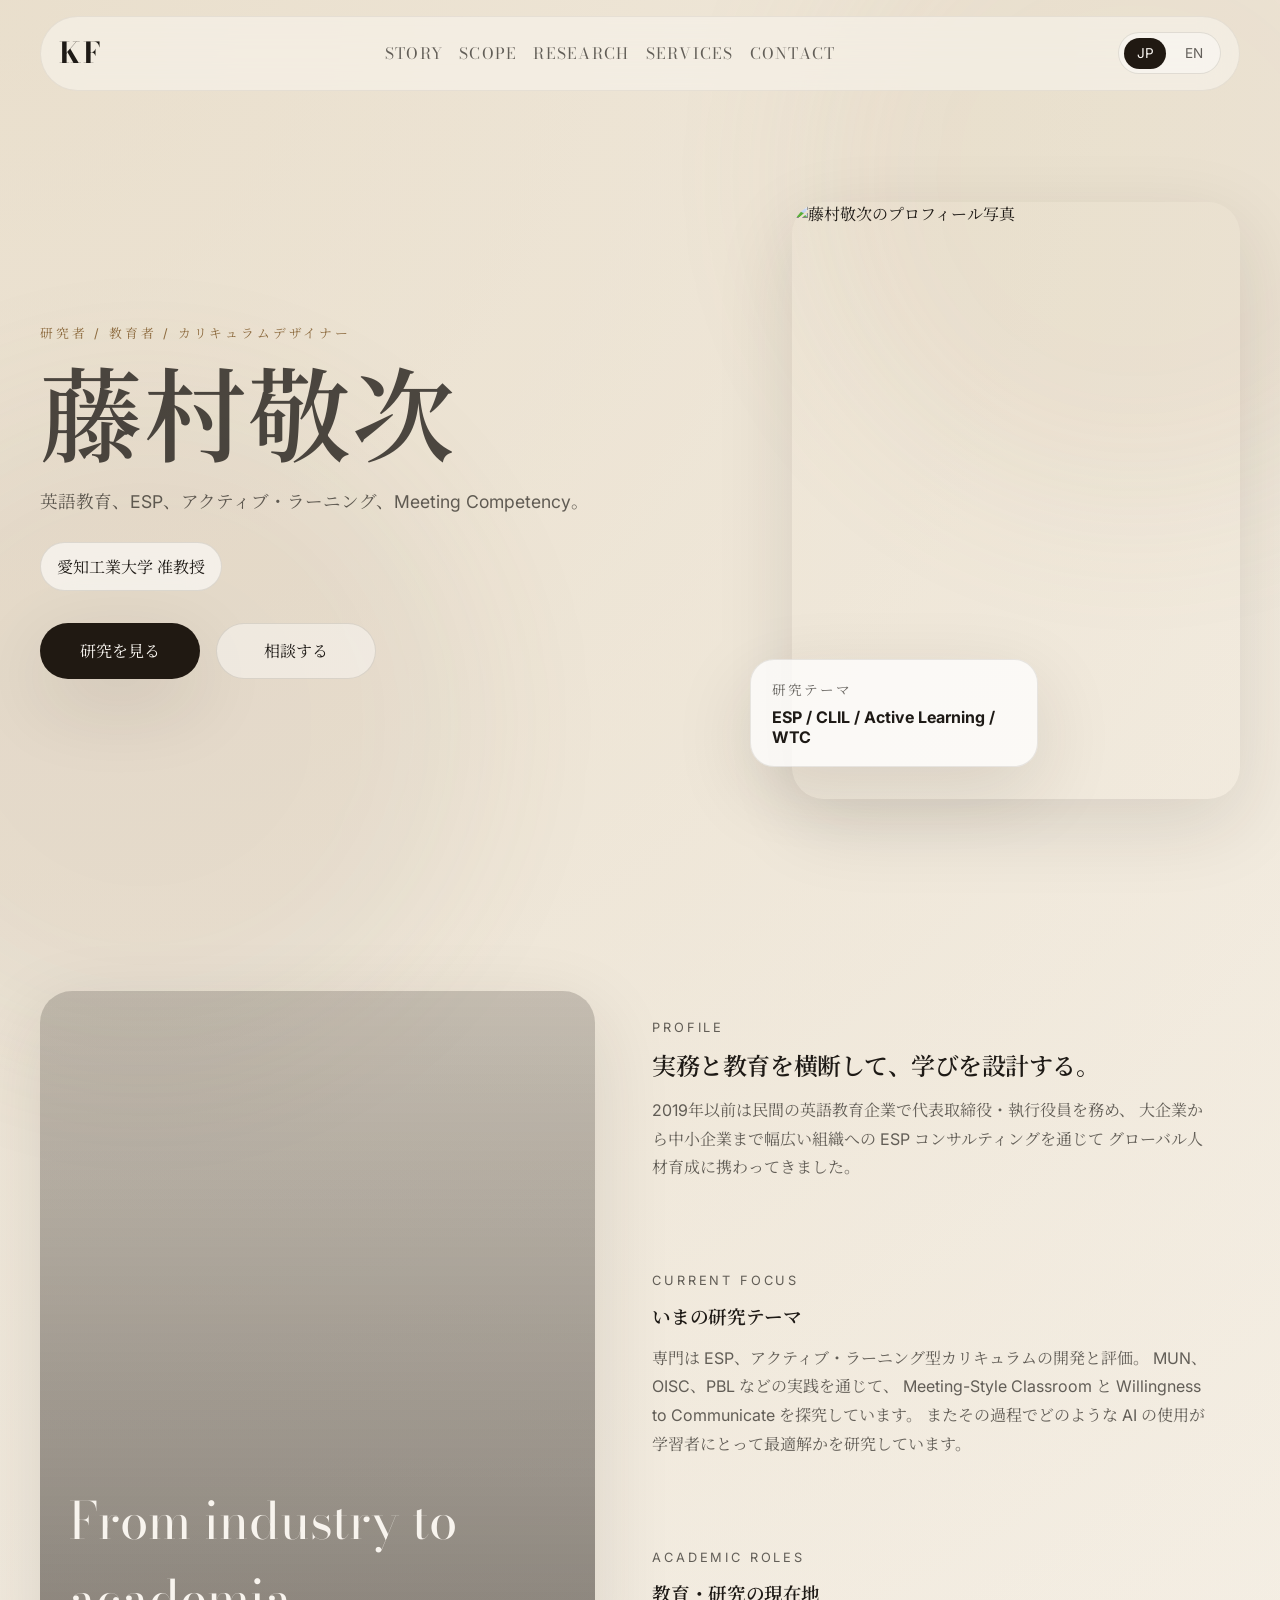
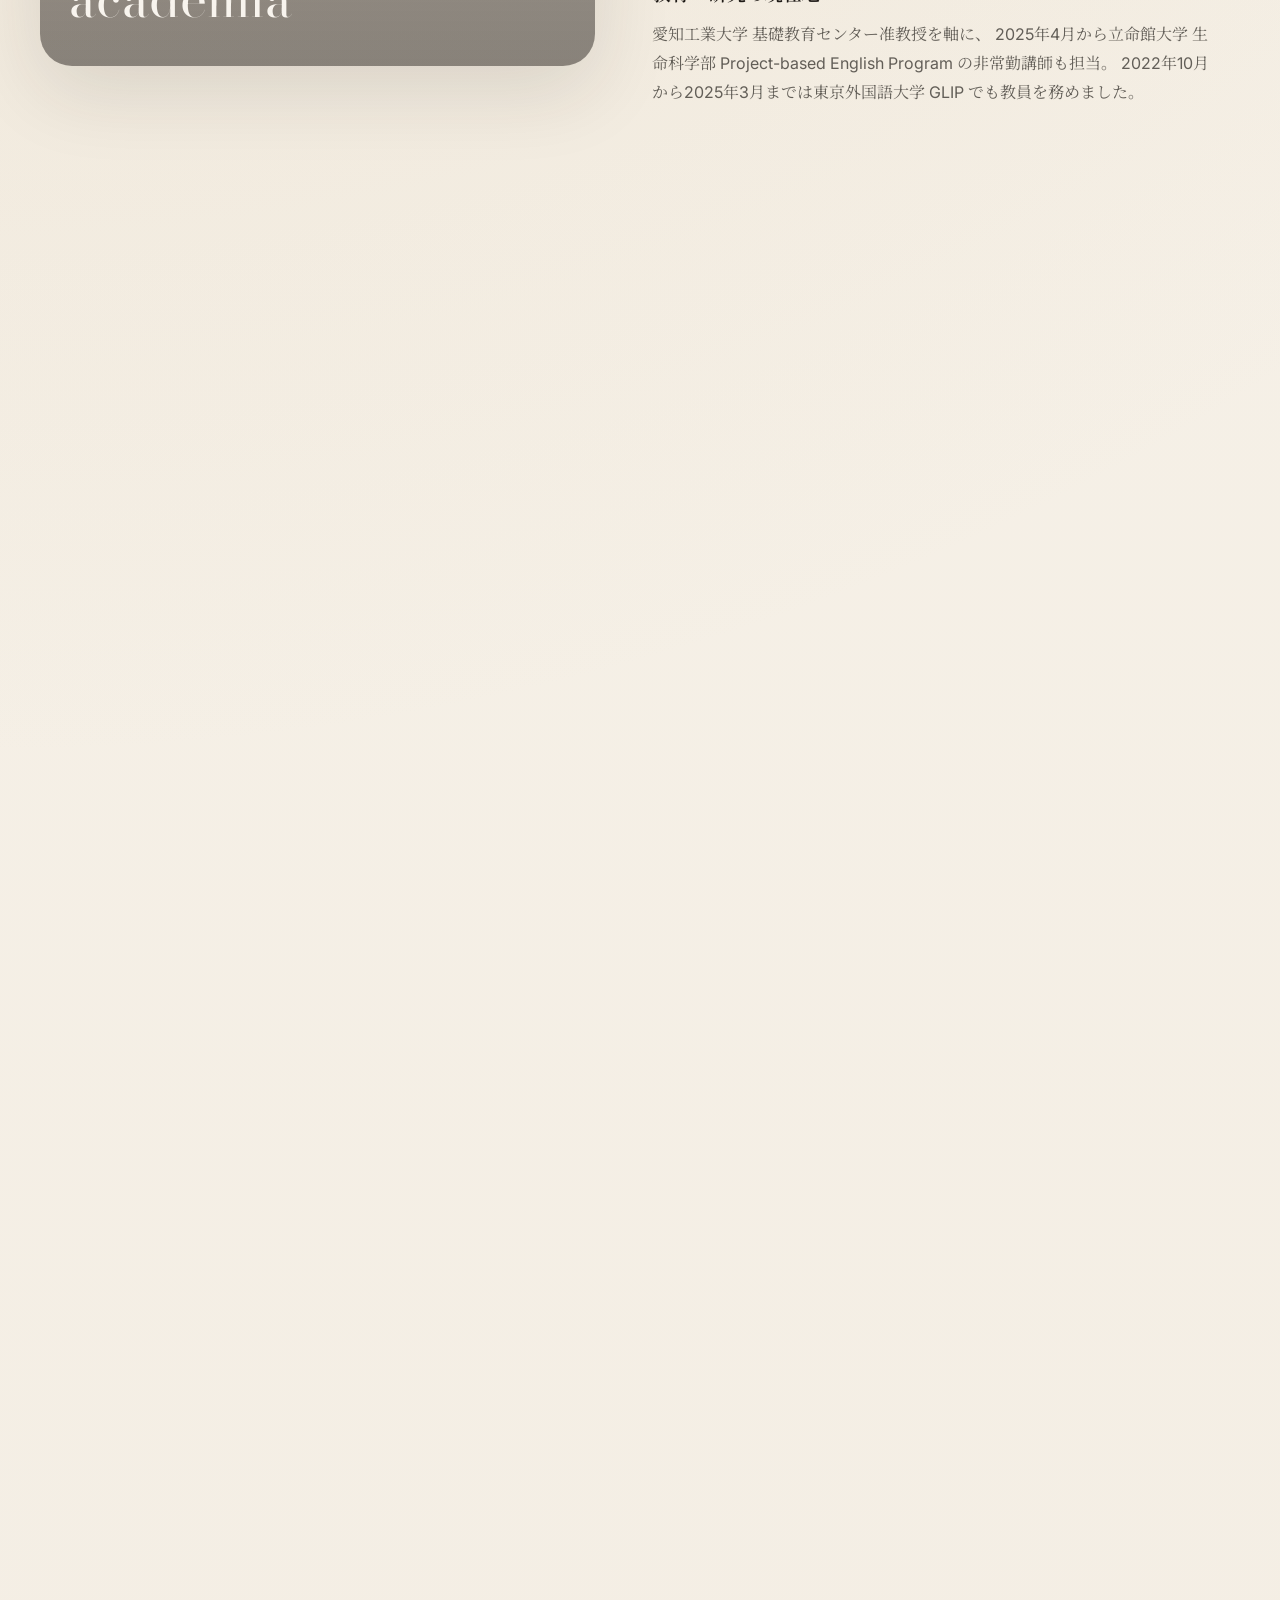
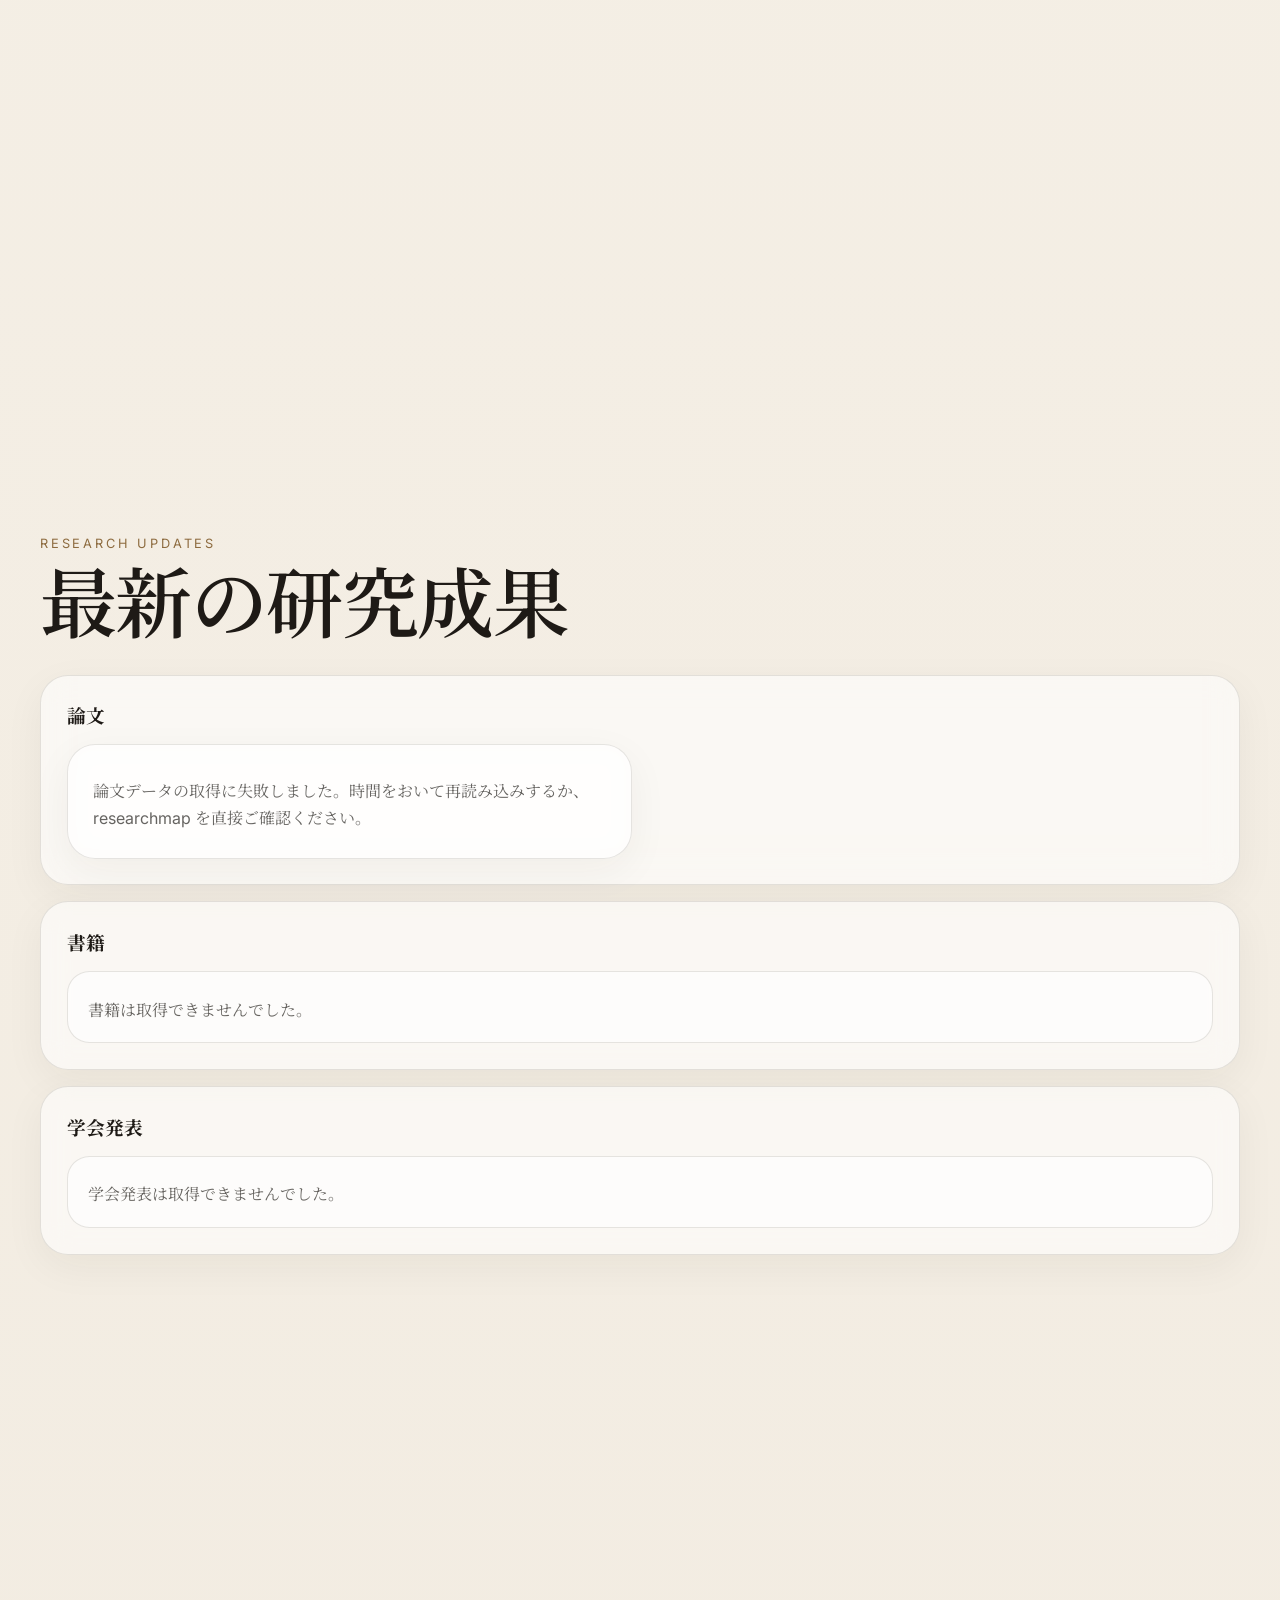
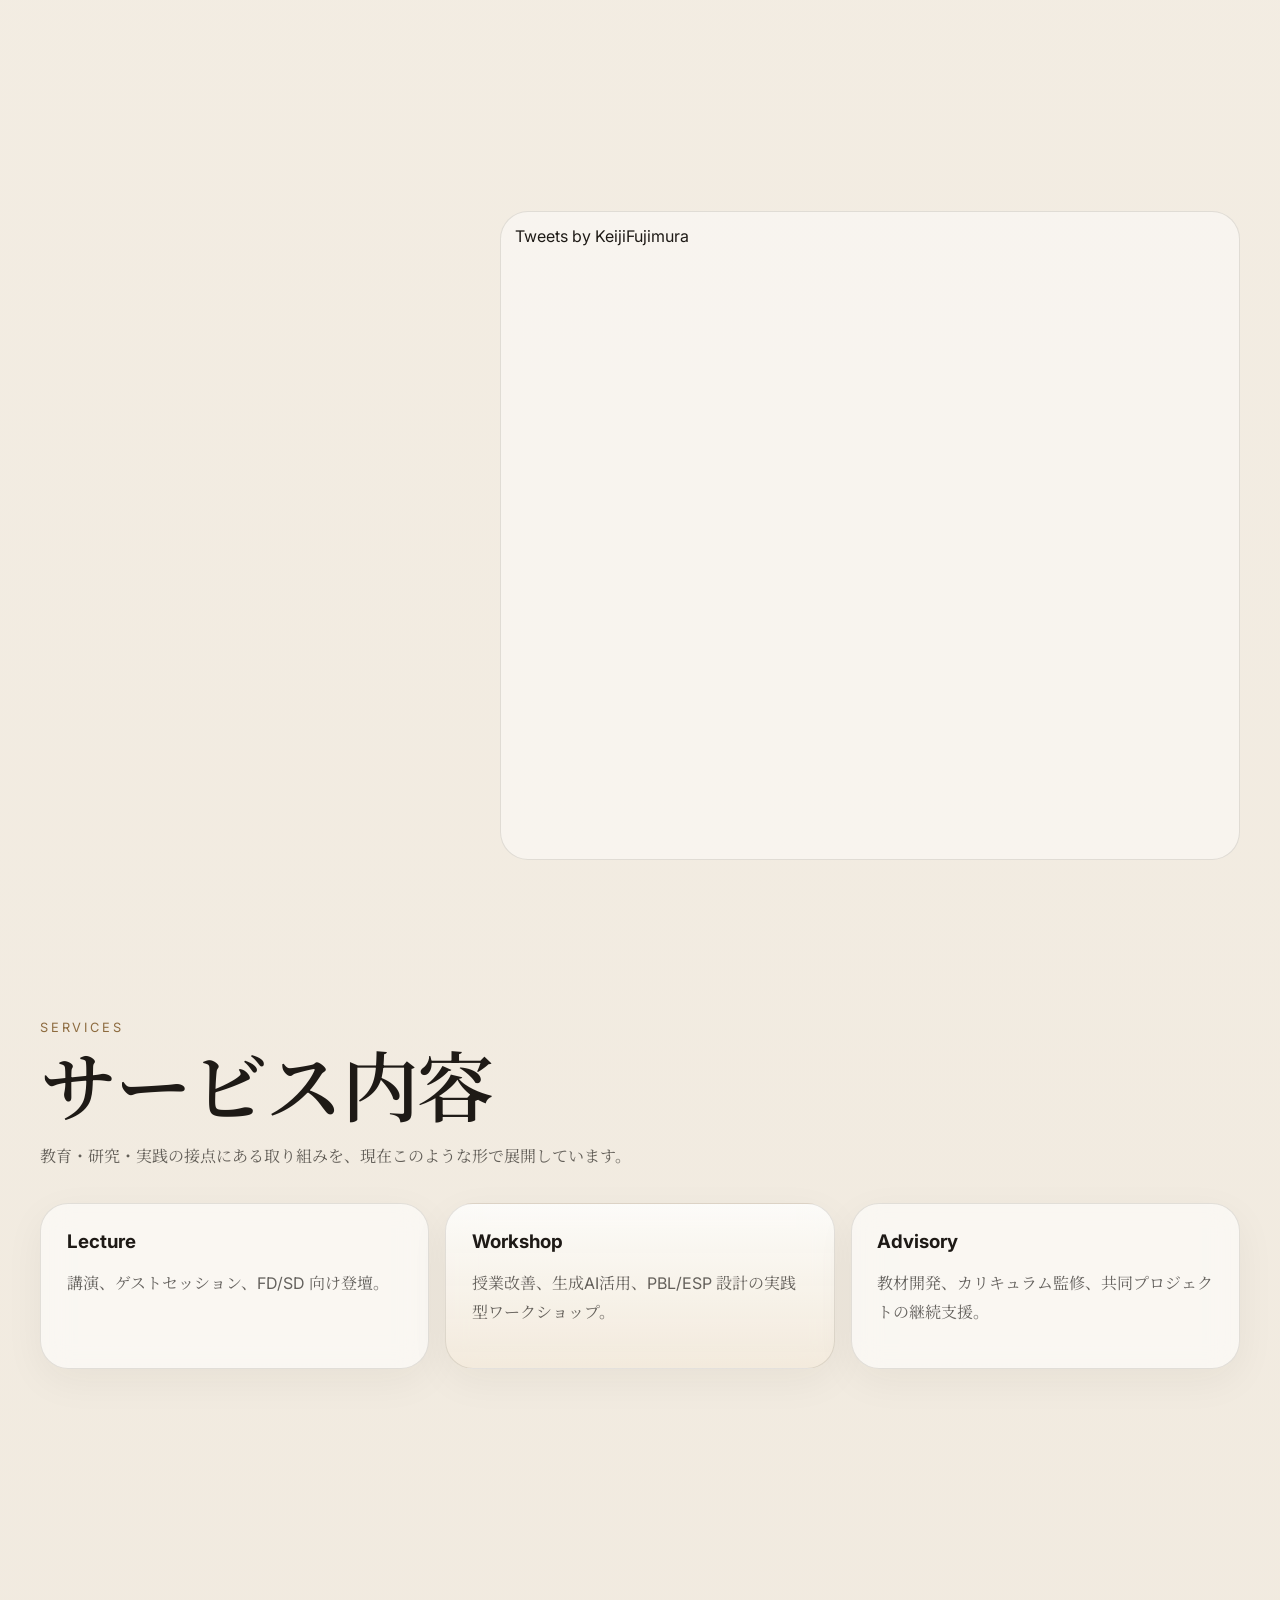
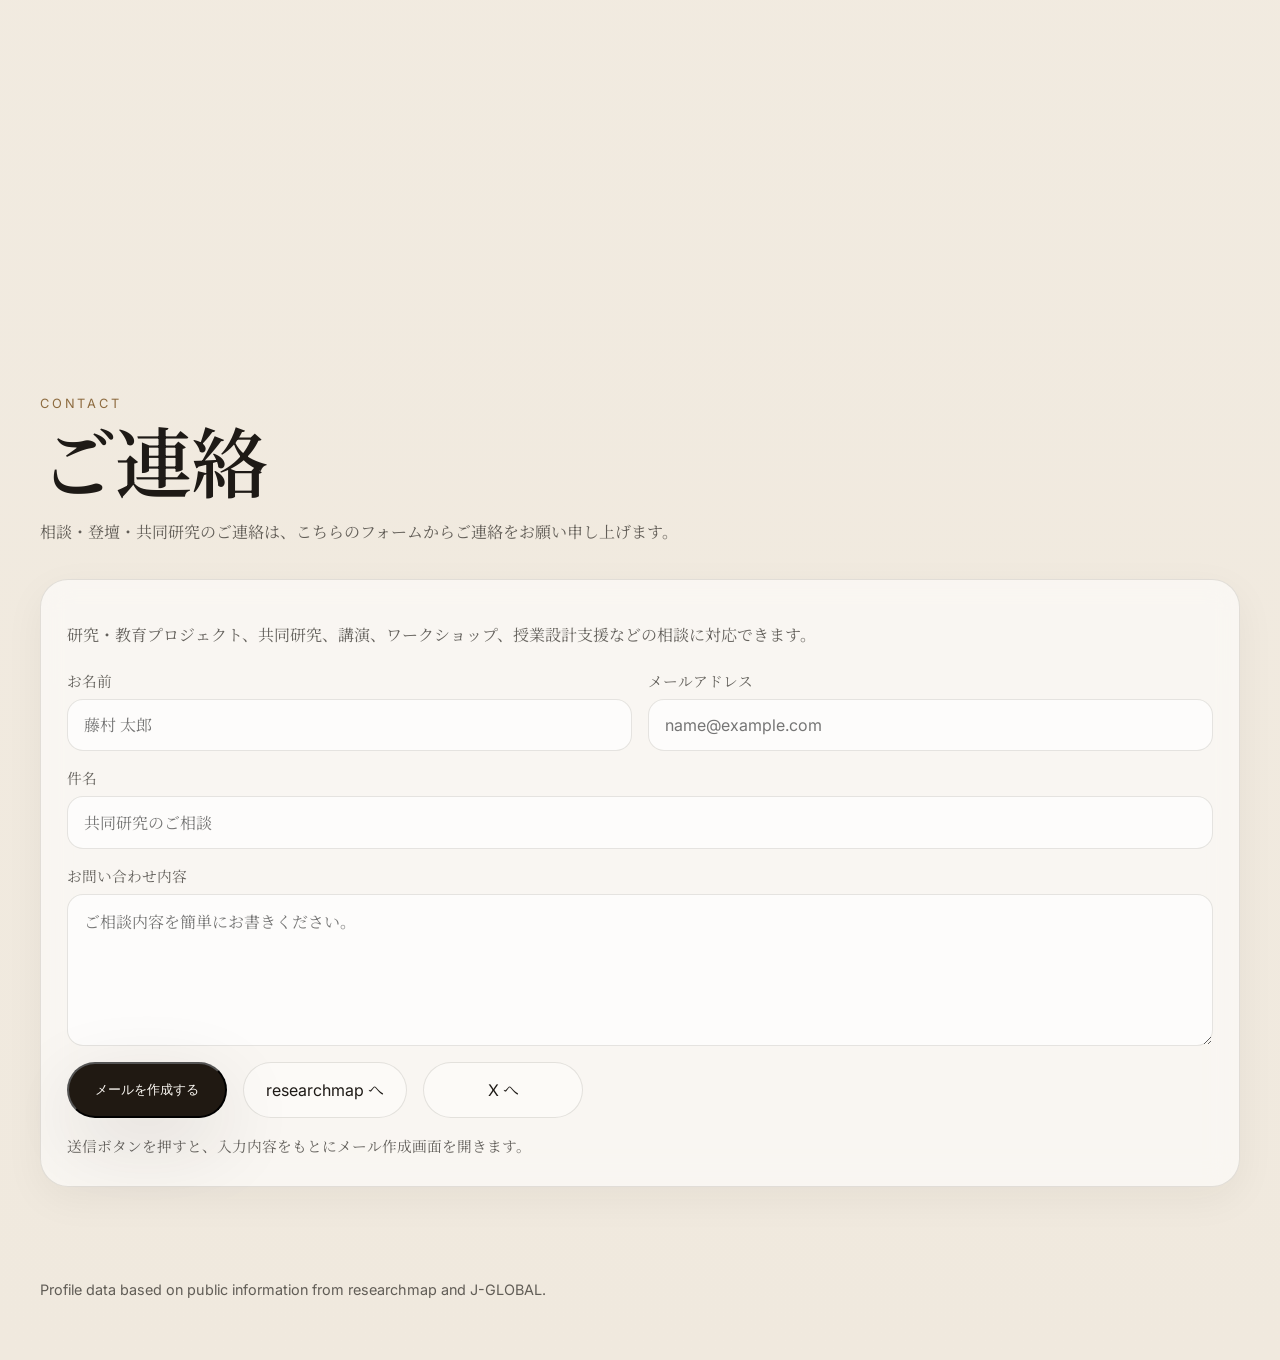
==== index.html @ f1c3927e "Add files via upload" ====
<!DOCTYPE html>
<html lang="ja">
  <head>
    <meta charset="UTF-8" />
    <meta name="viewport" content="width=device-width, initial-scale=1.0" />
    <title>藤村敬次 | Profile</title>
    <meta
      name="description"
      content="藤村敬次の研究・教育活動を紹介する、スクロール演出付きのミニマルなプロフィールサイト。"
    />
    <link rel="preconnect" href="https://fonts.googleapis.com" />
    <link rel="preconnect" href="https://fonts.gstatic.com" crossorigin />
    <link
      href="https://fonts.googleapis.com/css2?family=Bodoni+Moda:opsz,wght@6..96,500;6..96,600;6..96,700&family=Inter:wght@400;500;600;700&family=Noto+Serif+JP:wght@400;500;600;700&display=swap"
      rel="stylesheet"
    />
    <link rel="stylesheet" href="./styles.css" />
  </head>
  <body>
    <div class="site-shell">
      <div class="ambient ambient-a"></div>
      <div class="ambient ambient-b"></div>

      <header class="topbar">
        <a class="brand" href="#top">KF</a>
        <nav class="nav">
          <a href="#story">Story</a>
          <a href="#scope">Scope</a>
          <a href="#research">Research</a>
          <a href="#pricing">Services</a>
          <a href="#contact">Contact</a>
        </nav>
        <div class="lang-switch">
          <a class="is-current" href="./index.html">JP</a>
          <a href="./en.html">EN</a>
        </div>
      </header>

      <main id="top">
        <section class="hero section">
          <div class="hero-copy reveal">
            <p class="eyebrow">研究者 / 教育者 / カリキュラムデザイナー</p>
            <h1 class="hero-name">
              <span class="hero-name-ja">藤村敬次</span>
            </h1>
            <p class="hero-lead" id="hero-summary">
              英語教育、ESP、アクティブ・ラーニング、Meeting Competency。
            </p>
            <div class="hero-meta">
              <span id="hero-affiliation">愛知工業大学 准教授</span>
            </div>
            <div class="hero-actions">
              <a class="button button-primary" href="#research">研究を見る</a>
              <a class="button button-secondary" href="#contact">相談する</a>
            </div>
          </div>

          <div class="hero-visual reveal">
            <div class="portrait-frame">
              <img
                src="https://researchmap.jp/fujimurakeiji/avatar.jpeg"
                alt="藤村敬次のプロフィール写真"
              />
            </div>
            <div class="hero-card floating">
              <p>研究テーマ</p>
              <strong>ESP / CLIL / Active Learning / WTC</strong>
            </div>
          </div>
        </section>

        <section id="story" class="story section">
          <div class="story-media">
            <div class="story-cover"></div>
            <div class="story-overlay">
              <p>From industry to academia</p>
            </div>
          </div>

          <div class="story-content">
            <article class="story-block reveal">
              <p class="eyebrow">Profile</p>
              <h2>実務と教育を横断して、学びを設計する。</h2>
              <p id="profile-body">
                2019年以前は民間の英語教育企業で代表取締役・執行役員を務め、
                大企業から中小企業まで幅広い組織への ESP コンサルティングを通じて
                グローバル人材育成に携わってきました。
              </p>
            </article>

            <article class="story-block reveal">
              <p class="eyebrow">Current Focus</p>
              <h3>いまの研究テーマ</h3>
              <p id="current-focus-body">
                専門は ESP、アクティブ・ラーニング型カリキュラムの開発と評価。
                MUN、OISC、PBL などの実践を通じて、
                Meeting-Style Classroom と Willingness to Communicate を探究しています。
                またその過程でどのような AI の使用が学習者にとって最適解かを研究しています。
              </p>
            </article>

            <article class="story-block reveal">
              <p class="eyebrow">Academic Roles</p>
              <h3>教育・研究の現在地</h3>
              <p>
                愛知工業大学 基礎教育センター准教授を軸に、
                2025年4月から立命館大学 生命科学部 Project-based English Program の非常勤講師も担当。
                2022年10月から2025年3月までは東京外国語大学 GLIP でも教員を務めました。
              </p>
            </article>
          </div>
        </section>

        <section class="credentials section">
          <div class="section-heading reveal">
            <p class="eyebrow">Profile</p>
            <h2>研究分野と経歴</h2>
          </div>

          <div class="grid two">
            <article class="panel reveal">
              <h3>研究分野</h3>
              <ul class="auto-list" id="research-areas-list">
                <li>研究分野を読み込んでいます。</li>
              </ul>
            </article>
            <article class="panel reveal">
              <h3>主な経歴</h3>
              <ul class="auto-list" id="career-history-list">
                <li>経歴を読み込んでいます。</li>
              </ul>
            </article>
          </div>
        </section>

        <section id="scope" class="services section">
          <div class="section-heading reveal">
            <p class="eyebrow">Scope</p>
            <h2>教育・研究領域</h2>
          </div>

          <div class="grid three">
            <article class="panel reveal">
              <h3>Curriculum Design</h3>
              <p>
                大学英語、PBL、ESP、CLIL を組み合わせた授業設計と、
                実践的な学修成果につながるカリキュラム開発。
              </p>
            </article>
            <article class="panel reveal">
              <h3>Research Themes</h3>
              <p>
                英語教育、Meeting Competency、生成AI活用、
                国際協働学習などに関する研究・教育実践のテーマ群。
              </p>
            </article>
            <article class="panel reveal">
              <h3>Practice-Based Insights</h3>
              <p>
                授業設計、教材開発、国際交流実践、
                学内実装を通じて蓄積してきた教育実践上の視点と知見。
              </p>
            </article>
          </div>
        </section>

        <section class="achievements section">
          <div class="section-heading reveal">
            <p class="eyebrow">Projects</p>
            <h2>最新プロジェクト</h2>
          </div>
          <div class="timeline">
            <div class="timeline-item reveal">
              <span class="timeline-year">2025</span>
              <p>
                『基礎教育英語カリキュラムの現状と課題』を発表。
                あわせて立命館大学で Project-based English Program を担当開始。
              </p>
            </div>
            <div class="timeline-item reveal">
              <span class="timeline-year">2024</span>
              <p>
                Meeting-style classroom approach に関する論文や、
                オンライン国際会議に関する共同研究を発表。
              </p>
            </div>
            <div class="timeline-item reveal">
              <span class="timeline-year">2023</span>
              <p>
                MUN training におけるアクティブ・ラーニング研究を発表。
                PBL と英語ポスター発表の実践も継続。
              </p>
            </div>
            <div class="timeline-item reveal">
              <span class="timeline-year">2019-</span>
              <p>
                Japan University English Model United Nations の Faculty Advisor、
                Online International Student Conference の Cofounder / Advisor として活動。
              </p>
            </div>
          </div>
        </section>

        <section id="research" class="research section">
          <div class="section-heading reveal">
            <p class="eyebrow">Research Updates</p>
            <h2>最新の研究成果</h2>
          </div>
          <div class="research-groups">
            <article class="research-group reveal">
              <h3>論文</h3>
              <div class="papers-grid" id="papers-grid"></div>
            </article>
            <article class="research-group reveal">
              <h3>書籍</h3>
              <div class="outputs-list" id="books-list">
                <p class="output-loading">書籍を読み込んでいます。</p>
              </div>
            </article>
            <article class="research-group reveal">
              <h3>学会発表</h3>
              <div class="outputs-list" id="presentations-list">
                <p class="output-loading">学会発表を読み込んでいます。</p>
              </div>
            </article>
            <article class="research-group reveal">
              <h3>その他の活動</h3>
              <div class="outputs-list" id="activities-list">
                <p class="output-loading">その他の活動を読み込んでいます。</p>
              </div>
            </article>
          </div>
        </section>

        <section class="social section">
          <div class="section-heading reveal">
            <p class="eyebrow">Social</p>
            <h2>ソーシャルメディア</h2>
            <p class="section-copy">
              研究・教育活動に関する発信やプロフィールは、各種SNSと外部ページからご覧いただけます。
            </p>
          </div>

          <div class="social-layout">
            <div class="social-links reveal">
              <a href="https://researchmap.jp/fujimurakeiji" target="_blank" rel="noreferrer">
                researchmap
              </a>
              <a
                href="https://jglobal.jst.go.jp/detail?JGLOBAL_ID=201901018172292110"
                target="_blank"
                rel="noreferrer"
              >
                J-GLOBAL
              </a>
              <a
                href="https://scholar.google.com/citations?user=wfsfkhoAAAAJ&hl=en"
                target="_blank"
                rel="noreferrer"
              >
                Google Scholar
              </a>
              <a href="https://jp.linkedin.com/in/fujimurakeiji" target="_blank" rel="noreferrer">
                LinkedIn
              </a>
              <a href="https://x.com/KeijiFujimura" target="_blank" rel="noreferrer">
                X / Twitter
              </a>
            </div>

            <div class="x-embed reveal">
              <div id="x-timeline" class="x-timeline-shell">
                <a
                  class="twitter-timeline"
                  data-theme="light"
                  data-chrome="noheader nofooter noborders transparent"
                  data-height="620"
                  data-dnt="true"
                  href="https://twitter.com/KeijiFujimura?ref_src=twsrc%5Etfw"
                >
                  Tweets by KeijiFujimura
                </a>
              </div>
            </div>
          </div>
        </section>

        <section id="pricing" class="pricing section">
          <div class="section-heading reveal">
            <p class="eyebrow">Services</p>
            <h2>サービス内容</h2>
            <p class="section-copy">
              教育・研究・実践の接点にある取り組みを、現在このような形で展開しています。
            </p>
          </div>

          <div class="grid three">
            <article class="price-card reveal">
              <h3>Lecture</h3>
              <p>講演、ゲストセッション、FD/SD 向け登壇。</p>
            </article>
            <article class="price-card reveal featured">
              <h3>Workshop</h3>
              <p>授業改善、生成AI活用、PBL/ESP 設計の実践型ワークショップ。</p>
            </article>
            <article class="price-card reveal">
              <h3>Advisory</h3>
              <p>教材開発、カリキュラム監修、共同プロジェクトの継続支援。</p>
            </article>
          </div>
        </section>

        <section class="faq section">
          <div class="section-heading reveal">
            <p class="eyebrow">FAQ</p>
            <h2>よくある相談</h2>
          </div>

          <div class="faq-list">
            <details class="faq-item reveal">
              <summary>どのようなテーマで依頼できますか？</summary>
              <p>
                大学英語教育、ESP、PBL、模擬国連、国際交流型授業、生成AI活用、
                学内ポータルや教材設計などが中心です。
              </p>
            </details>
            <details class="faq-item reveal">
              <summary>単発の講演や研修にも対応できますか？</summary>
              <p>
                はい。単発の講演から、複数回の研修、授業改善の伴走支援まで対応できます。
              </p>
            </details>
          </div>
        </section>

        <section id="contact" class="contact section">
          <div class="section-heading reveal">
            <p class="eyebrow">Contact</p>
            <h2>ご連絡</h2>
            <p class="section-copy">
              相談・登壇・共同研究のご連絡は、こちらのフォームからご連絡をお願い申し上げます。
            </p>
          </div>

          <div class="contact-panel reveal contact-panel-stacked">
            <p>
              研究・教育プロジェクト、共同研究、講演、ワークショップ、授業設計支援などの相談に対応できます。
            </p>
            <form class="contact-form" id="contact-form">
              <div class="form-grid">
                <label>
                  <span>お名前</span>
                  <input type="text" name="name" placeholder="藤村 太郎" required />
                </label>
                <label>
                  <span>メールアドレス</span>
                  <input type="email" name="email" placeholder="name@example.com" required />
                </label>
              </div>
              <label>
                <span>件名</span>
                <input type="text" name="subject" placeholder="共同研究のご相談" required />
              </label>
              <label>
                <span>お問い合わせ内容</span>
                <textarea
                  name="message"
                  rows="6"
                  placeholder="ご相談内容を簡単にお書きください。"
                  required
                ></textarea>
              </label>
              <div class="contact-actions">
                <button class="button button-primary" type="submit">メールを作成する</button>
                <a
                  class="button button-secondary"
                  href="https://researchmap.jp/fujimurakeiji"
                  target="_blank"
                  rel="noreferrer"
                >
                  researchmap へ
                </a>
                <a class="button button-secondary" href="https://x.com/KeijiFujimura" target="_blank" rel="noreferrer">
                  X へ
                </a>
              </div>
              <p class="form-note" id="form-note">
                送信ボタンを押すと、入力内容をもとにメール作成画面を開きます。
              </p>
            </form>
          </div>
        </section>
      </main>

      <footer class="footer">
        <p>Profile data based on public information from researchmap and J-GLOBAL.</p>
      </footer>
    </div>

    <script async src="https://platform.twitter.com/widgets.js" charset="utf-8"></script>
    <script src="./script.js"></script>
  </body>
</html>
---- styles.css ----
:root {
  --bg: #f4f0e8;
  --bg-deep: #e7dfd2;
  --surface: rgba(255, 255, 255, 0.58);
  --surface-strong: rgba(255, 255, 255, 0.75);
  --line: rgba(49, 41, 31, 0.12);
  --text: #1e1a16;
  --muted: rgba(30, 26, 22, 0.68);
  --accent: #8d6b3f;
  --accent-soft: rgba(141, 107, 63, 0.14);
  --shadow: 0 24px 80px rgba(45, 35, 22, 0.12);
  --max: 1200px;
  --radius: 28px;
  --font-display: "Bodoni Moda", "Noto Serif JP", serif;
  --font-body: "Inter", "Noto Serif JP", serif;
}

* {
  box-sizing: border-box;
}

html {
  scroll-behavior: smooth;
}

body {
  margin: 0;
  font-family: var(--font-body);
  color: var(--text);
  background:
    radial-gradient(circle at top left, rgba(214, 196, 165, 0.42), transparent 30%),
    linear-gradient(180deg, #f7f2e9 0%, #f0e9de 100%);
  overflow-x: hidden;
}

img {
  display: block;
  max-width: 100%;
}

a {
  color: inherit;
  text-decoration: none;
}

.site-shell {
  position: relative;
  isolation: isolate;
}

.ambient {
  position: fixed;
  inset: auto;
  width: 42rem;
  height: 42rem;
  border-radius: 999px;
  filter: blur(80px);
  opacity: 0.45;
  pointer-events: none;
  z-index: -1;
  transform: translate3d(0, 0, 0);
}

.ambient-a {
  top: -10rem;
  right: -12rem;
  background: rgba(175, 143, 102, 0.2);
}

.ambient-b {
  bottom: -10rem;
  left: -12rem;
  background: rgba(120, 96, 70, 0.16);
}

.topbar {
  position: sticky;
  top: 0;
  z-index: 20;
  display: flex;
  align-items: center;
  justify-content: space-between;
  gap: 1.5rem;
  width: min(calc(100% - 2rem), var(--max));
  margin: 1rem auto 0;
  padding: 0.9rem 1.1rem;
  background: rgba(247, 242, 233, 0.68);
  backdrop-filter: blur(18px);
  border: 1px solid rgba(72, 57, 41, 0.08);
  border-radius: 999px;
}

.lang-switch {
  display: inline-flex;
  align-items: center;
  gap: 0.35rem;
  padding: 0.3rem;
  background: rgba(255, 255, 255, 0.4);
  border: 1px solid var(--line);
  border-radius: 999px;
}

.lang-switch a {
  padding: 0.45rem 0.8rem;
  border-radius: 999px;
  color: var(--muted);
  font-size: 0.85rem;
}

.lang-switch a.is-current {
  color: #fbf8f3;
  background: #201912;
}

.brand {
  font-family: var(--font-display);
  font-size: 1.8rem;
  font-weight: 700;
  letter-spacing: 0.08em;
}

.nav {
  display: flex;
  flex-wrap: wrap;
  gap: 1rem;
  color: var(--muted);
  font-size: 0.95rem;
}

.nav a {
  font-family: var(--font-display);
  font-size: 0.98rem;
  letter-spacing: 0.08em;
  text-transform: uppercase;
}

.section {
  width: min(calc(100% - 2rem), var(--max));
  margin: 0 auto;
  padding: 5rem 0;
}

.hero {
  min-height: calc(100vh - 5rem);
  display: grid;
  grid-template-columns: 1.15fr 0.85fr;
  gap: 3rem;
  align-items: center;
}

.eyebrow {
  margin: 0 0 1rem;
  color: var(--accent);
  font-size: 0.8rem;
  letter-spacing: 0.22em;
  text-transform: uppercase;
}

.hero h1,
.section-heading h2,
.story-block h2,
.story-block h3 {
  margin: 0;
  font-family: var(--font-display);
  font-weight: 600;
  line-height: 1.02;
  letter-spacing: -0.02em;
}

.hero h1 {
  font-size: clamp(3.9rem, 9.8vw, 8rem);
}

.hero h1 span {
  display: block;
  color: rgba(30, 26, 22, 0.78);
}

.hero-name {
  line-height: 0.94;
}

.hero-name-ja {
  display: block;
  font-family: "Noto Serif JP", serif;
  font-size: clamp(3.6rem, 8vw, 6.4rem);
  letter-spacing: 0.02em;
}

.hero-lead,
.section-copy,
.story-block p,
.panel p,
.price-card p,
.contact-panel p,
.faq-item p,
.timeline-item p {
  color: var(--muted);
  line-height: 1.8;
}

.hero-lead {
  max-width: 40rem;
  margin: 1.5rem 0;
  font-size: 1.1rem;
}

.hero-meta {
  display: flex;
  flex-wrap: wrap;
  gap: 0.75rem;
  margin-bottom: 2rem;
}

.hero-meta span,
.research-status,
.social-links a {
  padding: 0.75rem 1rem;
  background: var(--surface);
  border: 1px solid var(--line);
  border-radius: 999px;
  backdrop-filter: blur(16px);
}

.hero-actions,
.contact-actions {
  display: flex;
  flex-wrap: wrap;
  gap: 1rem;
}

.button {
  display: inline-flex;
  align-items: center;
  justify-content: center;
  min-width: 10rem;
  padding: 0.95rem 1.4rem;
  border-radius: 999px;
  transition: transform 220ms ease, background 220ms ease, color 220ms ease;
}

.button:hover {
  transform: translateY(-2px);
}

.button-primary {
  color: #fbf8f3;
  background: #201912;
  box-shadow: var(--shadow);
}

.button-secondary {
  background: rgba(255, 255, 255, 0.42);
  border: 1px solid var(--line);
}

.hero-visual {
  position: relative;
  min-height: 32rem;
}

.portrait-frame {
  width: min(28rem, 100%);
  aspect-ratio: 3 / 4;
  margin-left: auto;
  border-radius: 2rem;
  overflow: hidden;
  box-shadow: var(--shadow);
}

.portrait-frame img {
  width: 100%;
  height: 100%;
  object-fit: cover;
}

.hero-card {
  position: absolute;
  left: 0;
  bottom: 2rem;
  max-width: 18rem;
  padding: 1.2rem 1.3rem;
  background: var(--surface-strong);
  border: 1px solid rgba(55, 44, 31, 0.1);
  border-radius: 1.5rem;
  box-shadow: var(--shadow);
}

.hero-card p {
  margin: 0 0 0.5rem;
  color: var(--muted);
  font-size: 0.85rem;
  text-transform: uppercase;
  letter-spacing: 0.15em;
}

.metrics {
  display: grid;
  grid-template-columns: repeat(4, 1fr);
  gap: 1rem;
}

.metric,
.panel,
.price-card,
.contact-panel,
.faq-item,
.timeline-item,
.papers-grid article {
  background: var(--surface);
  border: 1px solid var(--line);
  border-radius: var(--radius);
  backdrop-filter: blur(14px);
  box-shadow: 0 12px 40px rgba(48, 38, 27, 0.05);
}

.metric {
  padding: 1.5rem;
}

.metric-value {
  display: block;
  margin-bottom: 0.35rem;
  font-family: var(--font-display);
  font-size: 2.6rem;
}

.metric-label {
  color: var(--muted);
}

.story {
  display: grid;
  grid-template-columns: 0.95fr 1.05fr;
  gap: 2rem;
  align-items: start;
}

.story-media {
  position: sticky;
  top: 6.5rem;
  min-height: 75vh;
  border-radius: 2rem;
  overflow: hidden;
  box-shadow: var(--shadow);
}

.story-cover {
  position: absolute;
  inset: 0;
  background:
    linear-gradient(180deg, rgba(16, 10, 6, 0.18), rgba(16, 10, 6, 0.48)),
    url("https://researchmap.jp/fujimurakeiji/cover_picture.jpeg") center/cover;
  transform: scale(1.08);
}

.story-overlay {
  position: absolute;
  inset: auto 0 0;
  padding: 1.8rem;
  color: #f8f4ee;
}

.story-overlay p {
  margin: 0;
  font-family: var(--font-display);
  font-size: clamp(2rem, 5vw, 3.2rem);
}

.story-content {
  display: grid;
  gap: 1.25rem;
}

.story-block,
.panel,
.price-card,
.contact-panel,
.timeline-item,
.faq-item,
.papers-grid article {
  padding: 1.6rem;
}

.section-heading {
  max-width: 42rem;
  margin-bottom: 2rem;
}

.section-heading h2 {
  font-size: clamp(2.6rem, 6vw, 4.8rem);
  line-height: 0.98;
}

.achievements .section-heading {
  max-width: 52rem;
}

.achievements .section-heading h2 {
  font-size: clamp(2.4rem, 5.2vw, 4.4rem);
}

.grid.three {
  display: grid;
  grid-template-columns: repeat(3, 1fr);
  gap: 1rem;
}

.grid.two {
  display: grid;
  grid-template-columns: repeat(2, 1fr);
  gap: 1rem;
}

.panel h3,
.price-card h3,
.papers-grid h3,
.research-group h3,
.output-card h3 {
  margin-top: 0;
  margin-bottom: 0.8rem;
}

.timeline {
  display: grid;
  gap: 1rem;
}

.timeline-year,
.paper-meta,
.paper-tag {
  display: inline-flex;
  align-items: center;
  gap: 0.4rem;
  margin-bottom: 0.75rem;
  color: var(--accent);
  font-size: 0.85rem;
  letter-spacing: 0.12em;
  text-transform: uppercase;
}

.papers-grid {
  display: grid;
  grid-template-columns: repeat(2, 1fr);
  gap: 1rem;
  margin-top: 1rem;
}

.papers-grid p {
  margin: 0.45rem 0 0;
  color: var(--muted);
  line-height: 1.7;
}

.research-groups {
  display: grid;
  gap: 1rem;
}

.research-group {
  padding: 1.6rem;
  background: var(--surface);
  border: 1px solid var(--line);
  border-radius: var(--radius);
  backdrop-filter: blur(14px);
  box-shadow: 0 12px 40px rgba(48, 38, 27, 0.05);
}

.research-group > h3 {
  margin-bottom: 1rem;
}

.outputs-list {
  display: grid;
  gap: 1rem;
}

.output-card {
  padding: 1.2rem 1.25rem;
  background: rgba(255, 255, 255, 0.62);
  border: 1px solid var(--line);
  border-radius: 1.4rem;
}

.output-card h3 {
  font-size: 1.1rem;
  line-height: 1.35;
}

.output-card p {
  margin: 0.35rem 0 0;
  color: var(--muted);
  line-height: 1.65;
}

.output-loading {
  margin: 0;
  color: var(--muted);
}

.social-layout {
  display: grid;
  grid-template-columns: 0.75fr 1.25fr;
  gap: 1rem;
  align-items: start;
}

.social-links {
  display: flex;
  flex-direction: column;
  gap: 0.8rem;
}


.x-embed {
  min-height: 12rem;
  padding: 0.85rem;
  border-radius: var(--radius);
  background: rgba(255, 255, 255, 0.45);
  border: 1px solid var(--line);
  overflow: hidden;
}

.x-timeline-shell {
  min-height: 620px;
}

.x-timeline-shell .twitter-timeline {
  border-radius: 1.4rem;
  overflow: hidden;
}

.price-card.featured {
  background: linear-gradient(180deg, rgba(255, 255, 255, 0.78), rgba(243, 234, 219, 0.76));
  transform: translateY(-0.3rem);
}

.price {
  margin: 0 0 0.7rem;
  font-family: var(--font-display);
  font-size: 2.4rem;
  color: var(--text);
}

.source-note {
  margin-top: 0.8rem;
  color: var(--accent);
  font-size: 0.88rem;
  letter-spacing: 0.04em;
}

.auto-list {
  display: grid;
  gap: 0.8rem;
  margin: 0;
  padding-left: 1.1rem;
  color: var(--muted);
  line-height: 1.75;
}

.auto-list li::marker {
  color: var(--accent);
}

.faq-list {
  display: grid;
  gap: 1rem;
}

.faq-item summary {
  cursor: pointer;
  font-weight: 600;
  list-style: none;
}

.faq-item summary::-webkit-details-marker {
  display: none;
}

.faq-item[open] {
  background: var(--surface-strong);
}

.contact-panel {
  display: flex;
  align-items: center;
  justify-content: space-between;
  gap: 2rem;
}

.contact-panel-stacked {
  display: block;
}

.contact-form {
  display: grid;
  gap: 1rem;
  margin-top: 1.25rem;
}

.form-grid {
  display: grid;
  grid-template-columns: repeat(2, 1fr);
  gap: 1rem;
}

.contact-form label {
  display: grid;
  gap: 0.5rem;
}

.contact-form span {
  font-size: 0.92rem;
  color: var(--muted);
}

.contact-form input,
.contact-form textarea {
  width: 100%;
  padding: 0.95rem 1rem;
  font: inherit;
  color: var(--text);
  background: rgba(255, 255, 255, 0.68);
  border: 1px solid var(--line);
  border-radius: 1rem;
  outline: none;
}

.contact-form input:focus,
.contact-form textarea:focus {
  border-color: rgba(141, 107, 63, 0.45);
  box-shadow: 0 0 0 4px var(--accent-soft);
}

.form-note {
  margin: 0;
  color: var(--muted);
  font-size: 0.92rem;
}

.footer {
  width: min(calc(100% - 2rem), var(--max));
  margin: 0 auto;
  padding: 0 0 3rem;
  color: var(--muted);
  font-size: 0.9rem;
}

.reveal {
  opacity: 0;
  transform: translateY(24px);
  transition: opacity 700ms ease, transform 700ms ease;
}

.reveal.is-visible {
  opacity: 1;
  transform: translateY(0);
}

.floating {
  animation: float 6s ease-in-out infinite;
}

@keyframes float {
  0%,
  100% {
    transform: translateY(0);
  }
  50% {
    transform: translateY(-12px);
  }
}

@media (max-width: 1100px) {
  .hero,
  .story,
  .social-layout,
  .grid.three,
  .grid.two,
  .metrics,
  .papers-grid {
    grid-template-columns: 1fr;
  }

  .story-media {
    position: relative;
    top: auto;
    min-height: 25rem;
  }

  .contact-panel {
    flex-direction: column;
    align-items: flex-start;
  }

  .form-grid {
    grid-template-columns: 1fr;
  }
}

@media (max-width: 720px) {
  .topbar {
    align-items: flex-start;
    border-radius: 1.3rem;
    flex-direction: column;
  }

  .nav {
    gap: 0.75rem 1rem;
    font-size: 0.9rem;
  }

  .section {
    padding: 4rem 0;
  }

  .hero {
    min-height: auto;
    padding-top: 2rem;
  }

  .hero-visual {
    min-height: 24rem;
  }

  .portrait-frame {
    width: 100%;
  }

  .hero-card {
    position: relative;
    left: auto;
    bottom: auto;
    margin-top: 1rem;
    max-width: none;
  }

  .section-heading h2 {
    font-size: clamp(2.4rem, 12vw, 3.5rem);
  }
}
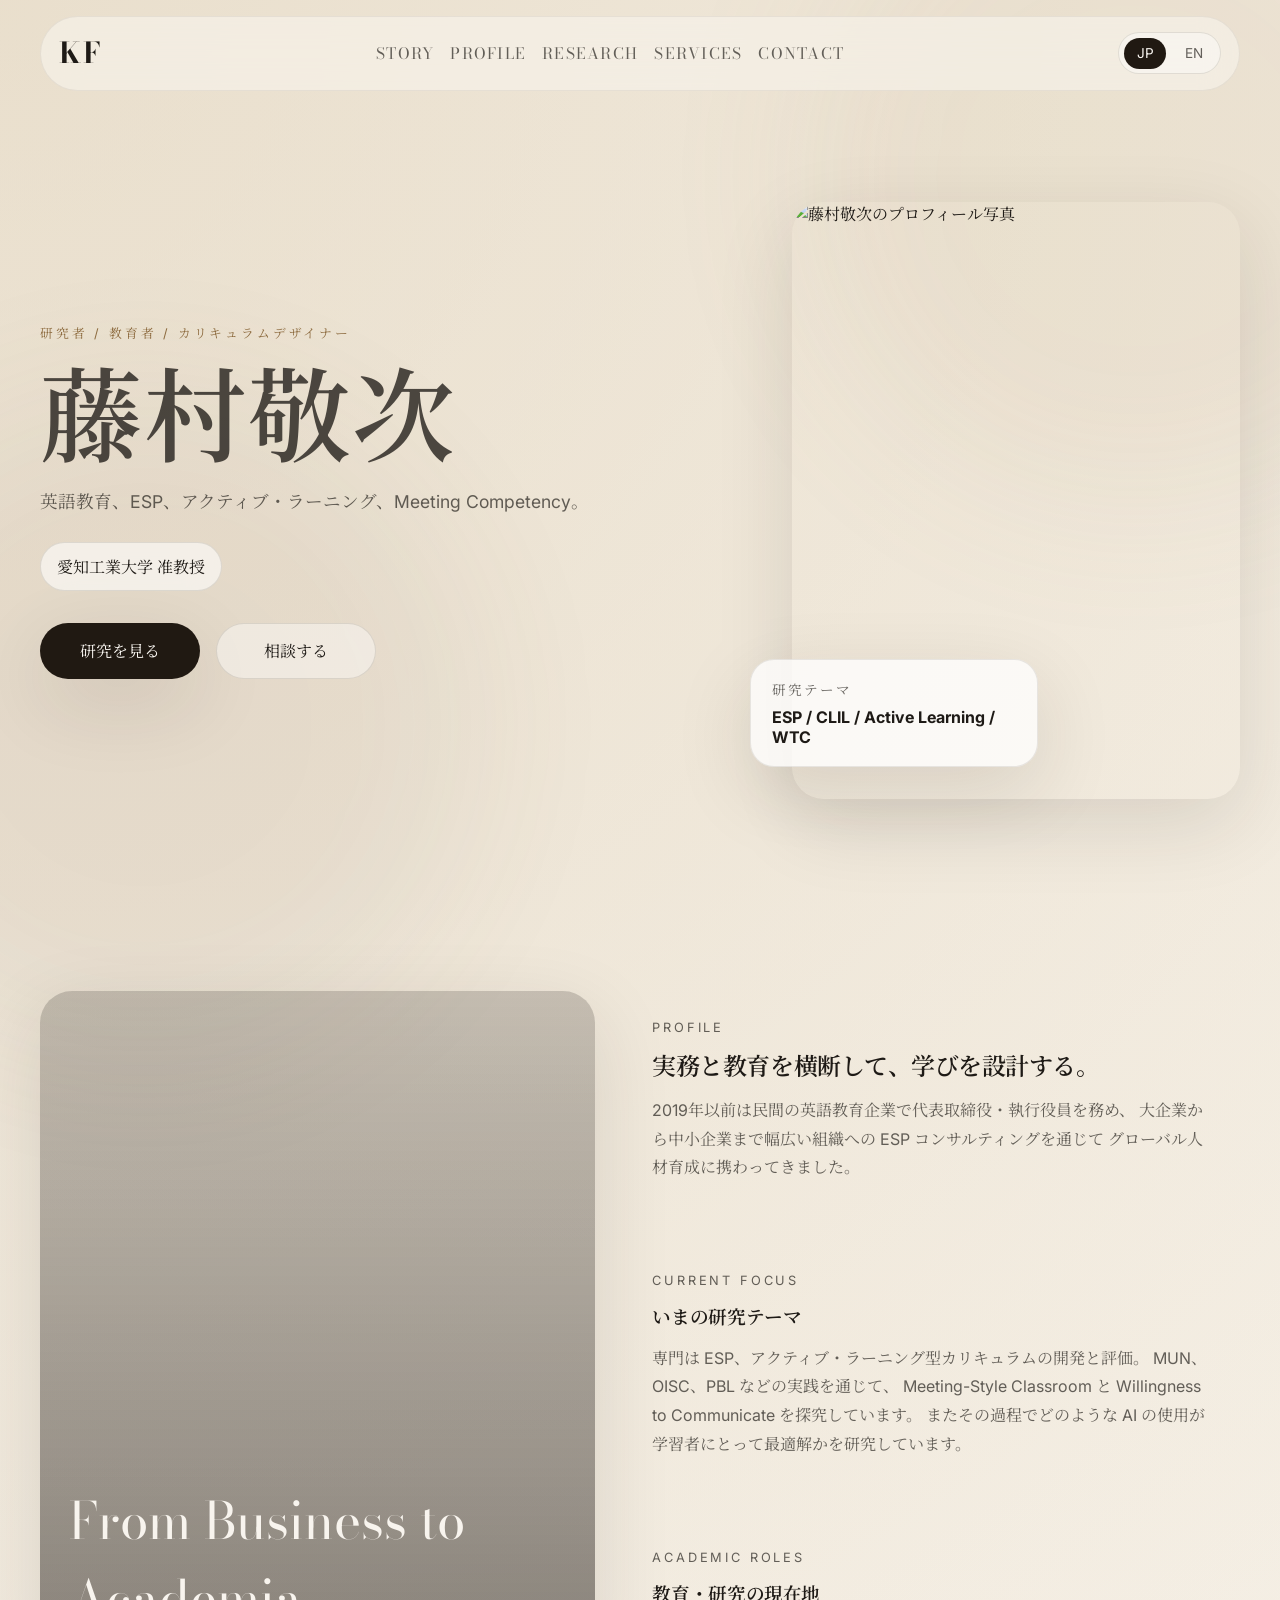
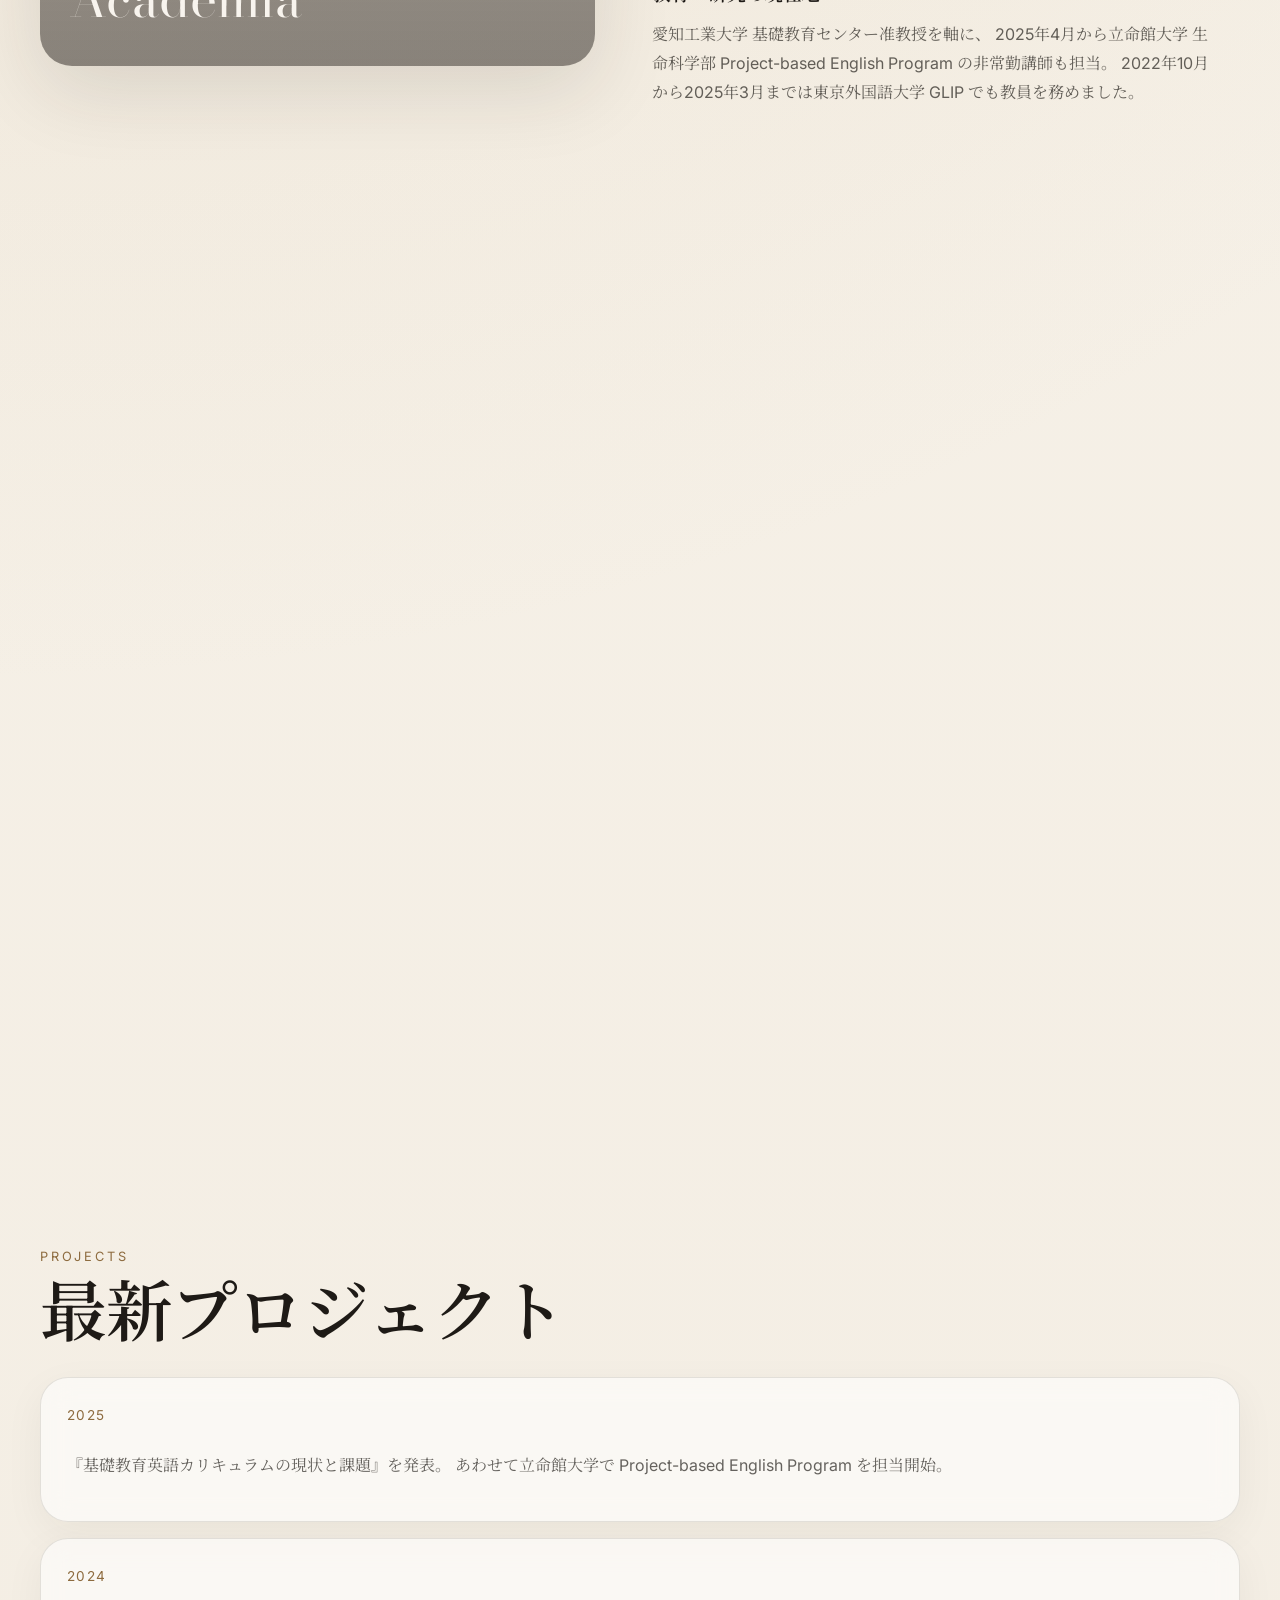
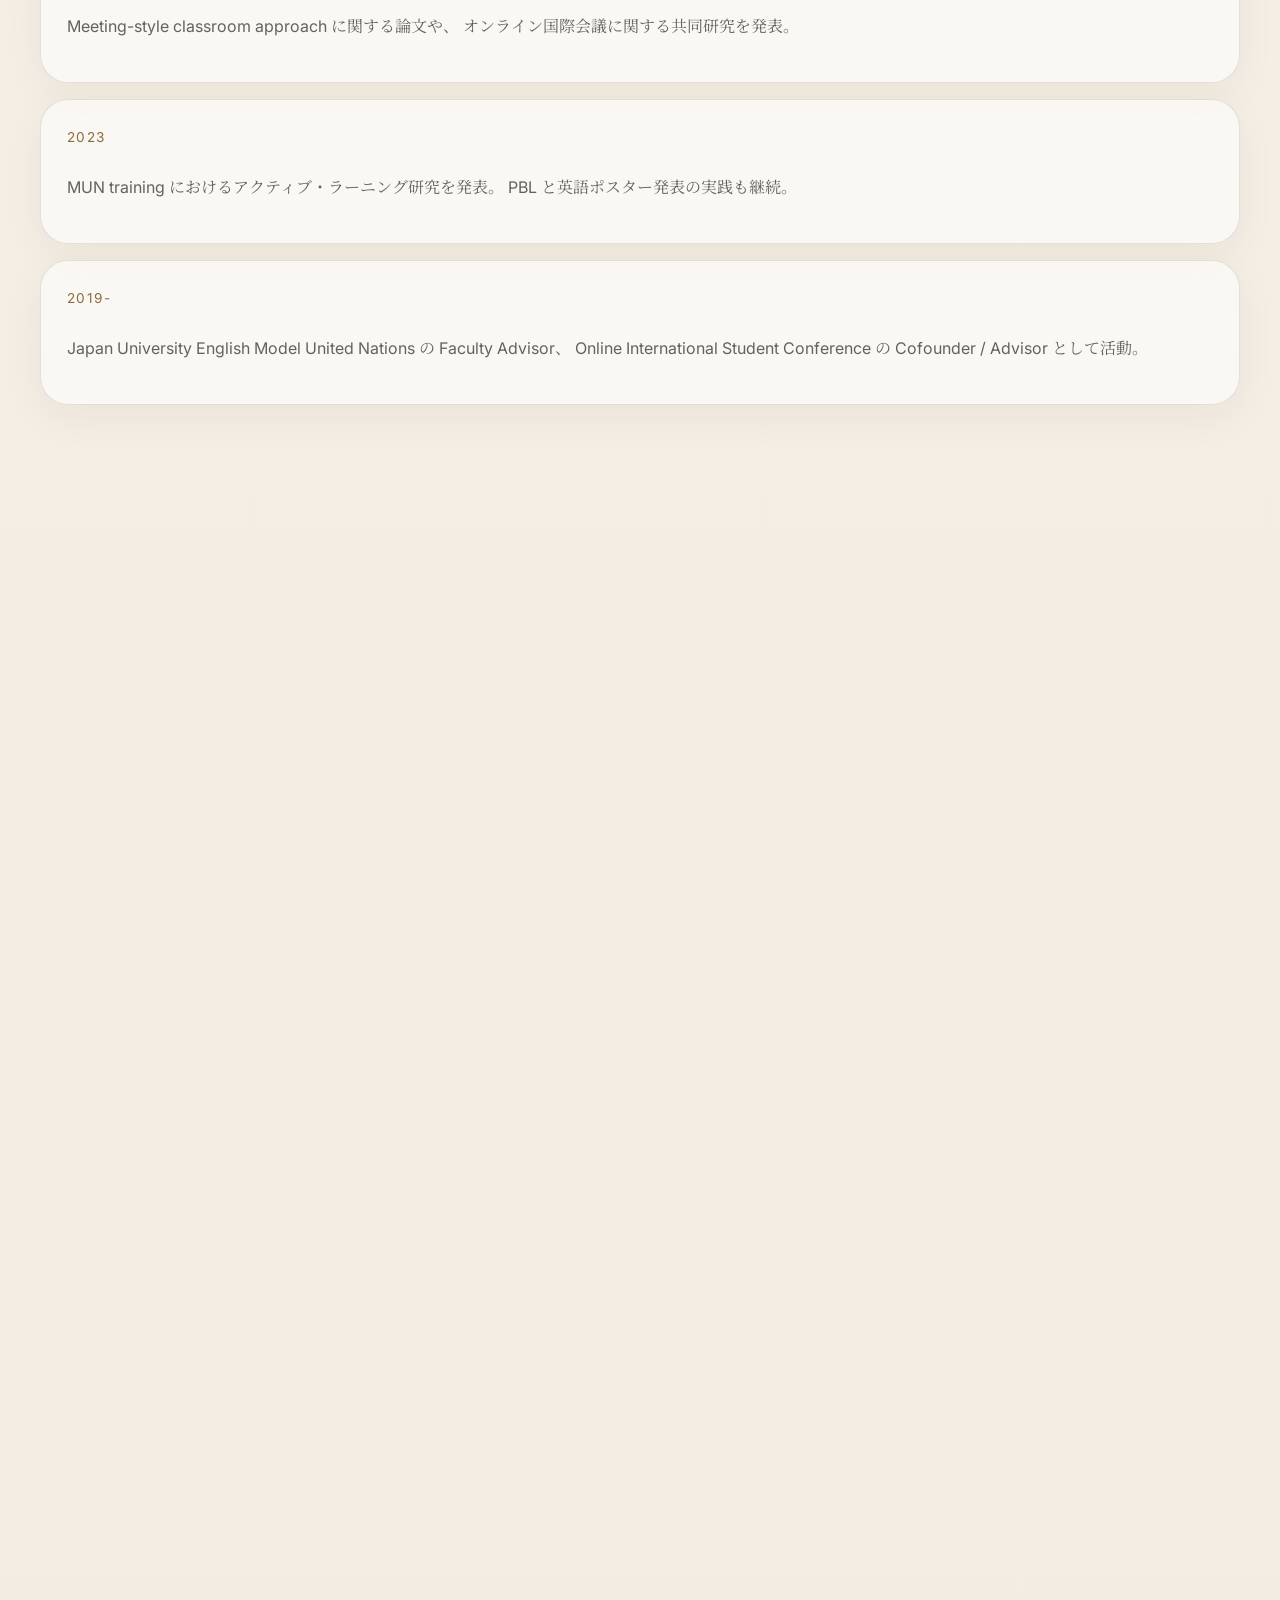
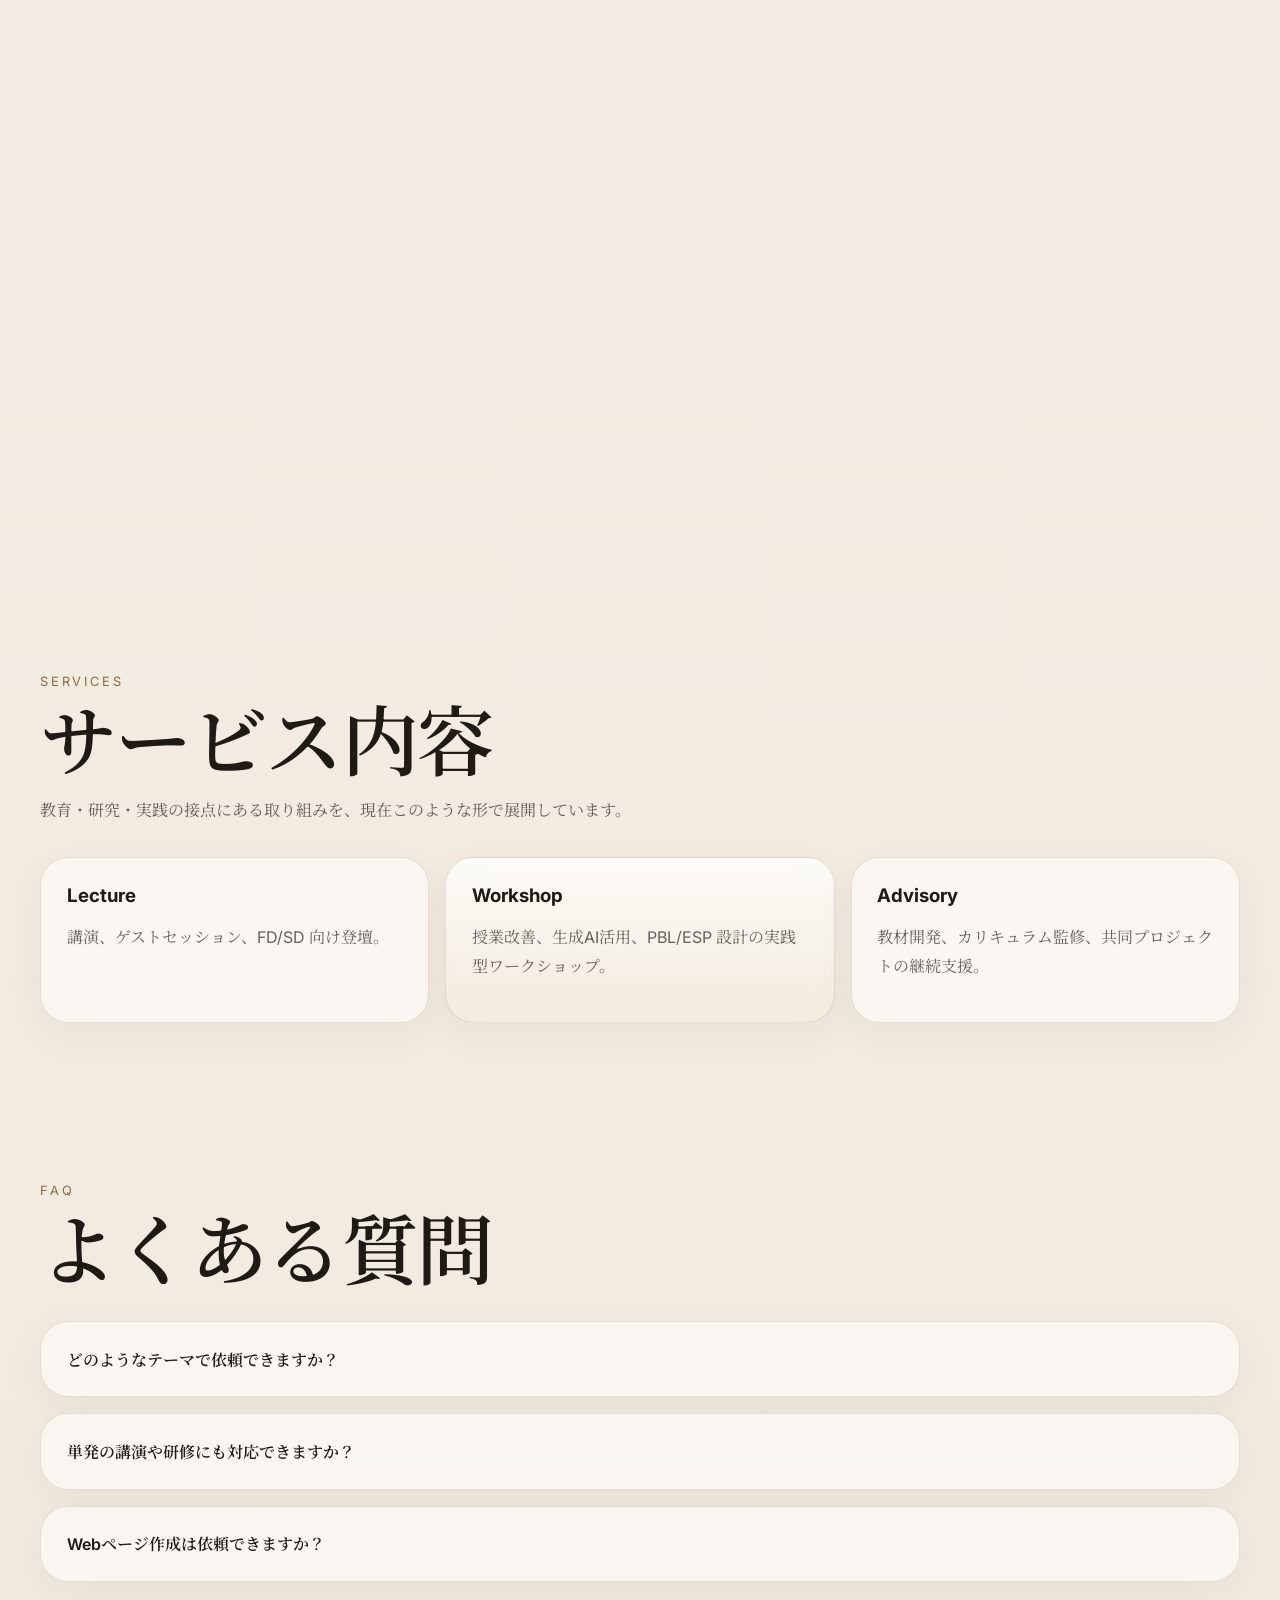
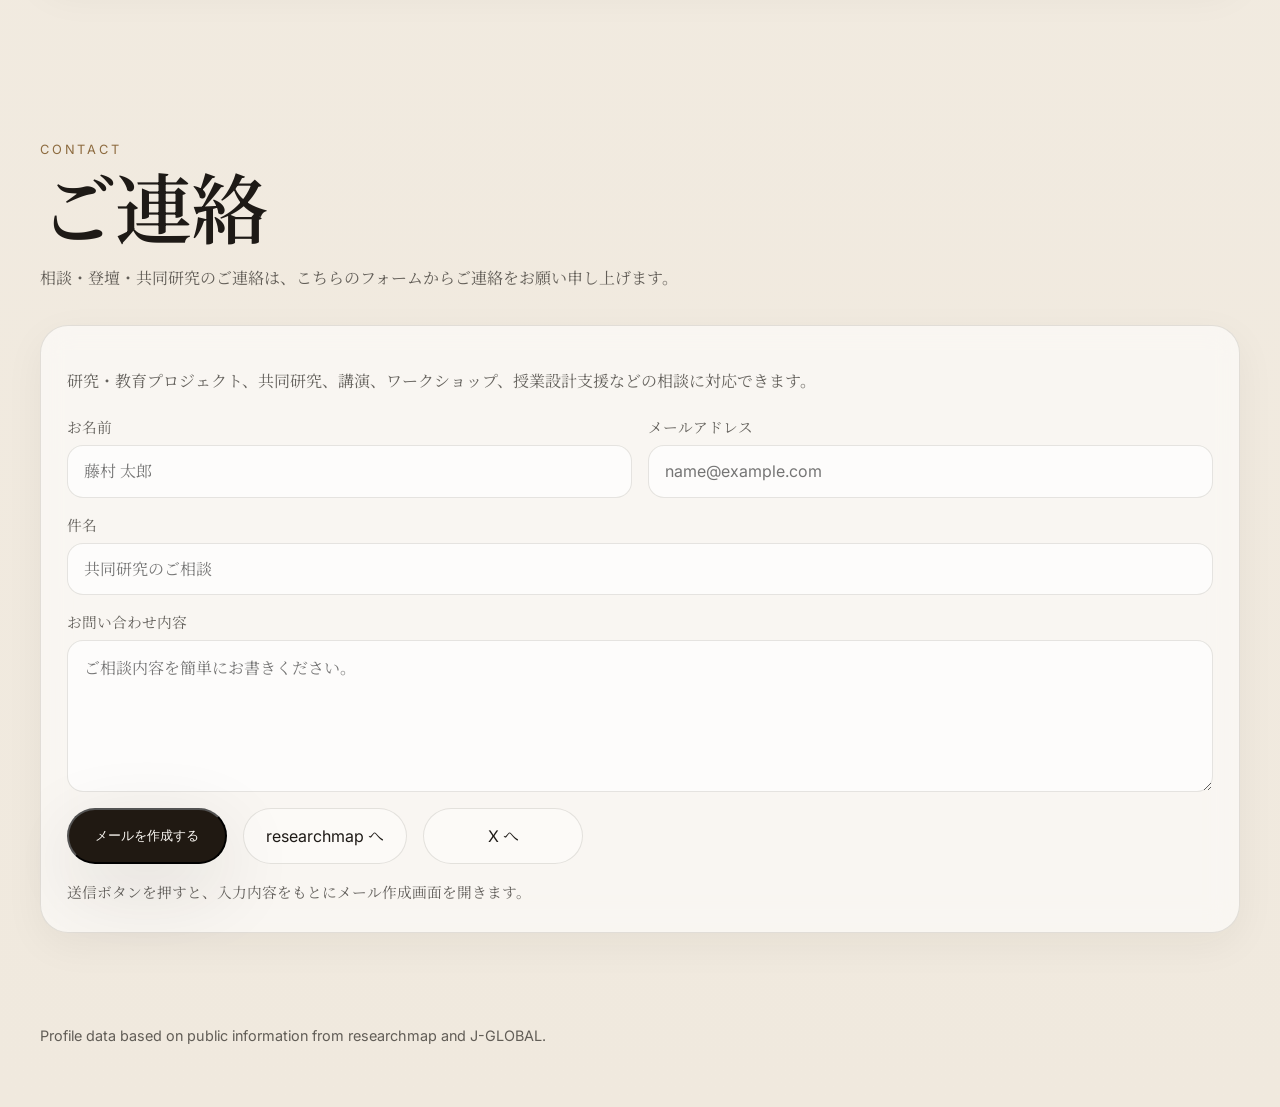
==== commit 35dace7e: "Add files via upload" ====
--- a/index.html
+++ b/index.html
@@ -25,7 +25,7 @@
         <a class="brand" href="#top">KF</a>
         <nav class="nav">
           <a href="#story">Story</a>
-          <a href="#scope">Scope</a>
+          <a href="#profile">Profile</a>
           <a href="#research">Research</a>
           <a href="#pricing">Services</a>
           <a href="#contact">Contact</a>
@@ -73,7 +73,7 @@
           <div class="story-media">
             <div class="story-cover"></div>
             <div class="story-overlay">
-              <p>From industry to academia</p>
+              <p>From Business to Academia</p>
             </div>
           </div>
 
@@ -111,7 +111,7 @@
           </div>
         </section>
 
-        <section class="credentials section">
+        <section id="profile" class="credentials section">
           <div class="section-heading reveal">
             <p class="eyebrow">Profile</p>
             <h2>研究分野と経歴</h2>
@@ -150,15 +150,16 @@
             <article class="panel reveal">
               <h3>Research Themes</h3>
               <p>
-                英語教育、Meeting Competency、生成AI活用、
-                国際協働学習などに関する研究・教育実践のテーマ群。
+                英語教育、Meeting Competency、Operational English Proficiency
+                (OEP: ICTなどツールを活用した英語運用力）、教育での生成AI活用、
+                国際協働学習
               </p>
             </article>
             <article class="panel reveal">
-              <h3>Practice-Based Insights</h3>
+              <h3>Educational Practice</h3>
               <p>
                 授業設計、教材開発、国際交流実践、
-                学内実装を通じて蓄積してきた教育実践上の視点と知見。
+                それらの学内実装を通じた教育実践
               </p>
             </article>
           </div>
@@ -237,7 +238,7 @@
             <p class="eyebrow">Social</p>
             <h2>ソーシャルメディア</h2>
             <p class="section-copy">
-              研究・教育活動に関する発信やプロフィールは、各種SNSと外部ページからご覧いただけます。
+              各種SNSと外部ページからご覧いただけます。
             </p>
           </div>
 
@@ -263,25 +264,25 @@
               <a href="https://jp.linkedin.com/in/fujimurakeiji" target="_blank" rel="noreferrer">
                 LinkedIn
               </a>
-              <a href="https://x.com/KeijiFujimura" target="_blank" rel="noreferrer">
-                X / Twitter
-              </a>
-            </div>
-
-            <div class="x-embed reveal">
-              <div id="x-timeline" class="x-timeline-shell">
+            </div>
+
+            <article class="social-feature reveal">
+              <p class="social-feature-label">X</p>
+              <h3>@KeijiFujimura</h3>
+              <p>
+                研究・教育活動に関する発信や近況は、Xのプロフィールからご覧いただけます。
+              </p>
+              <div class="social-feature-actions">
                 <a
-                  class="twitter-timeline"
-                  data-theme="light"
-                  data-chrome="noheader nofooter noborders transparent"
-                  data-height="620"
-                  data-dnt="true"
-                  href="https://twitter.com/KeijiFujimura?ref_src=twsrc%5Etfw"
+                  class="button button-primary"
+                  href="https://x.com/KeijiFujimura"
+                  target="_blank"
+                  rel="noreferrer"
                 >
-                  Tweets by KeijiFujimura
+                  Xで見る
                 </a>
               </div>
-            </div>
+            </article>
           </div>
         </section>
 
@@ -313,7 +314,7 @@
         <section class="faq section">
           <div class="section-heading reveal">
             <p class="eyebrow">FAQ</p>
-            <h2>よくある相談</h2>
+            <h2>よくある質問</h2>
           </div>
 
           <div class="faq-list">
@@ -329,6 +330,10 @@
               <p>
                 はい。単発の講演から、複数回の研修、授業改善の伴走支援まで対応できます。
               </p>
+            </details>
+            <details class="faq-item reveal">
+              <summary>Webページ作成は依頼できますか？</summary>
+              <p>学術・教育関係でしたら可能です。</p>
             </details>
           </div>
         </section>
@@ -396,8 +401,6 @@
         <p>Profile data based on public information from researchmap and J-GLOBAL.</p>
       </footer>
     </div>
-
-    <script async src="https://platform.twitter.com/widgets.js" charset="utf-8"></script>
     <script src="./script.js"></script>
   </body>
 </html>
--- a/styles.css
+++ b/styles.css
@@ -511,23 +511,46 @@
   gap: 0.8rem;
 }
 
-
-.x-embed {
-  min-height: 12rem;
-  padding: 0.85rem;
+.social-feature {
+  min-height: 100%;
+  padding: 2rem;
+  background:
+    linear-gradient(180deg, rgba(255, 255, 255, 0.74), rgba(244, 236, 224, 0.7)),
+    radial-gradient(circle at top right, rgba(141, 107, 63, 0.08), transparent 40%);
+  border: 1px solid var(--line);
   border-radius: var(--radius);
-  background: rgba(255, 255, 255, 0.45);
-  border: 1px solid var(--line);
-  overflow: hidden;
-}
-
-.x-timeline-shell {
-  min-height: 620px;
-}
-
-.x-timeline-shell .twitter-timeline {
-  border-radius: 1.4rem;
-  overflow: hidden;
+  box-shadow: 0 12px 40px rgba(48, 38, 27, 0.05);
+  display: flex;
+  flex-direction: column;
+  justify-content: space-between;
+  gap: 1.25rem;
+}
+
+.social-feature-label {
+  margin: 0;
+  color: var(--accent);
+  font-size: 0.8rem;
+  letter-spacing: 0.22em;
+  text-transform: uppercase;
+}
+
+.social-feature h3 {
+  margin: 0;
+  font-family: var(--font-display);
+  font-size: clamp(2rem, 4vw, 3.2rem);
+  line-height: 1;
+}
+
+.social-feature p:last-of-type {
+  margin: 0;
+  max-width: 24rem;
+  color: var(--muted);
+  line-height: 1.8;
+}
+
+.social-feature-actions {
+  display: flex;
+  gap: 0.85rem;
 }
 
 .price-card.featured {
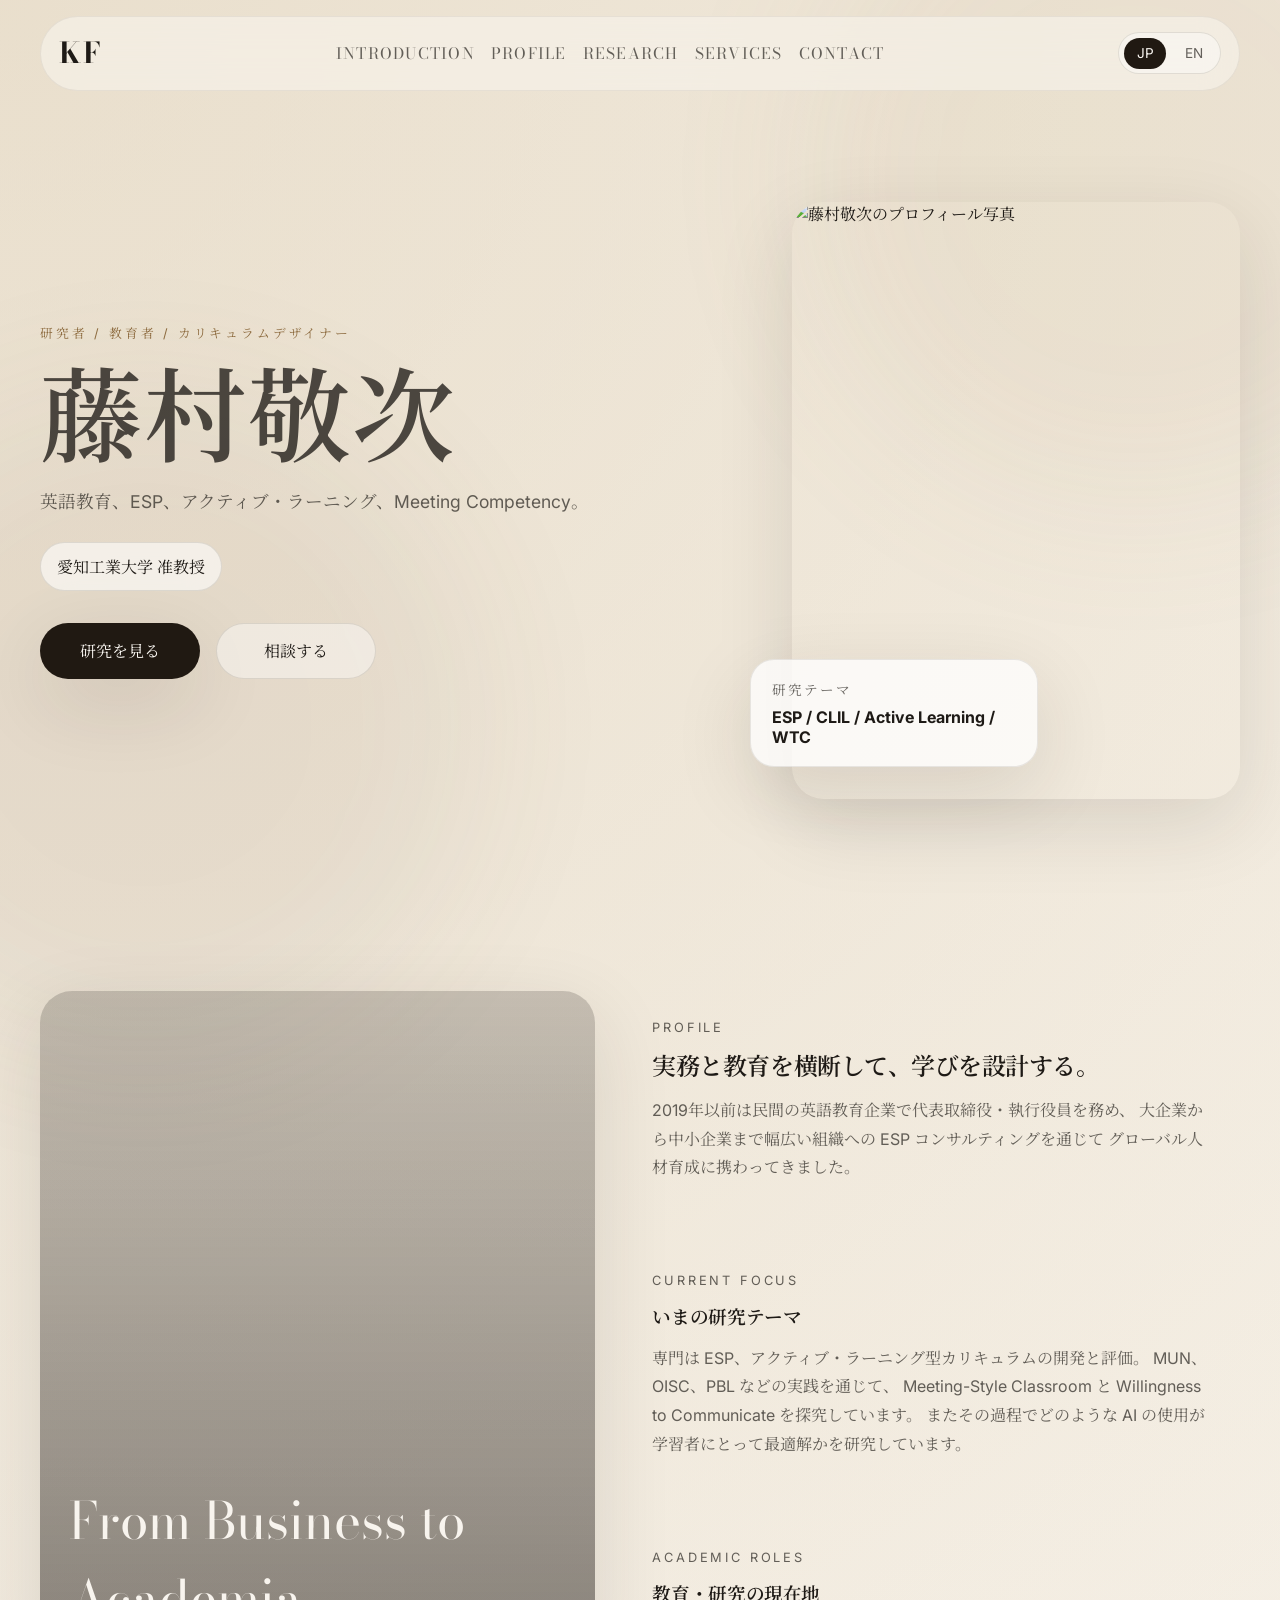
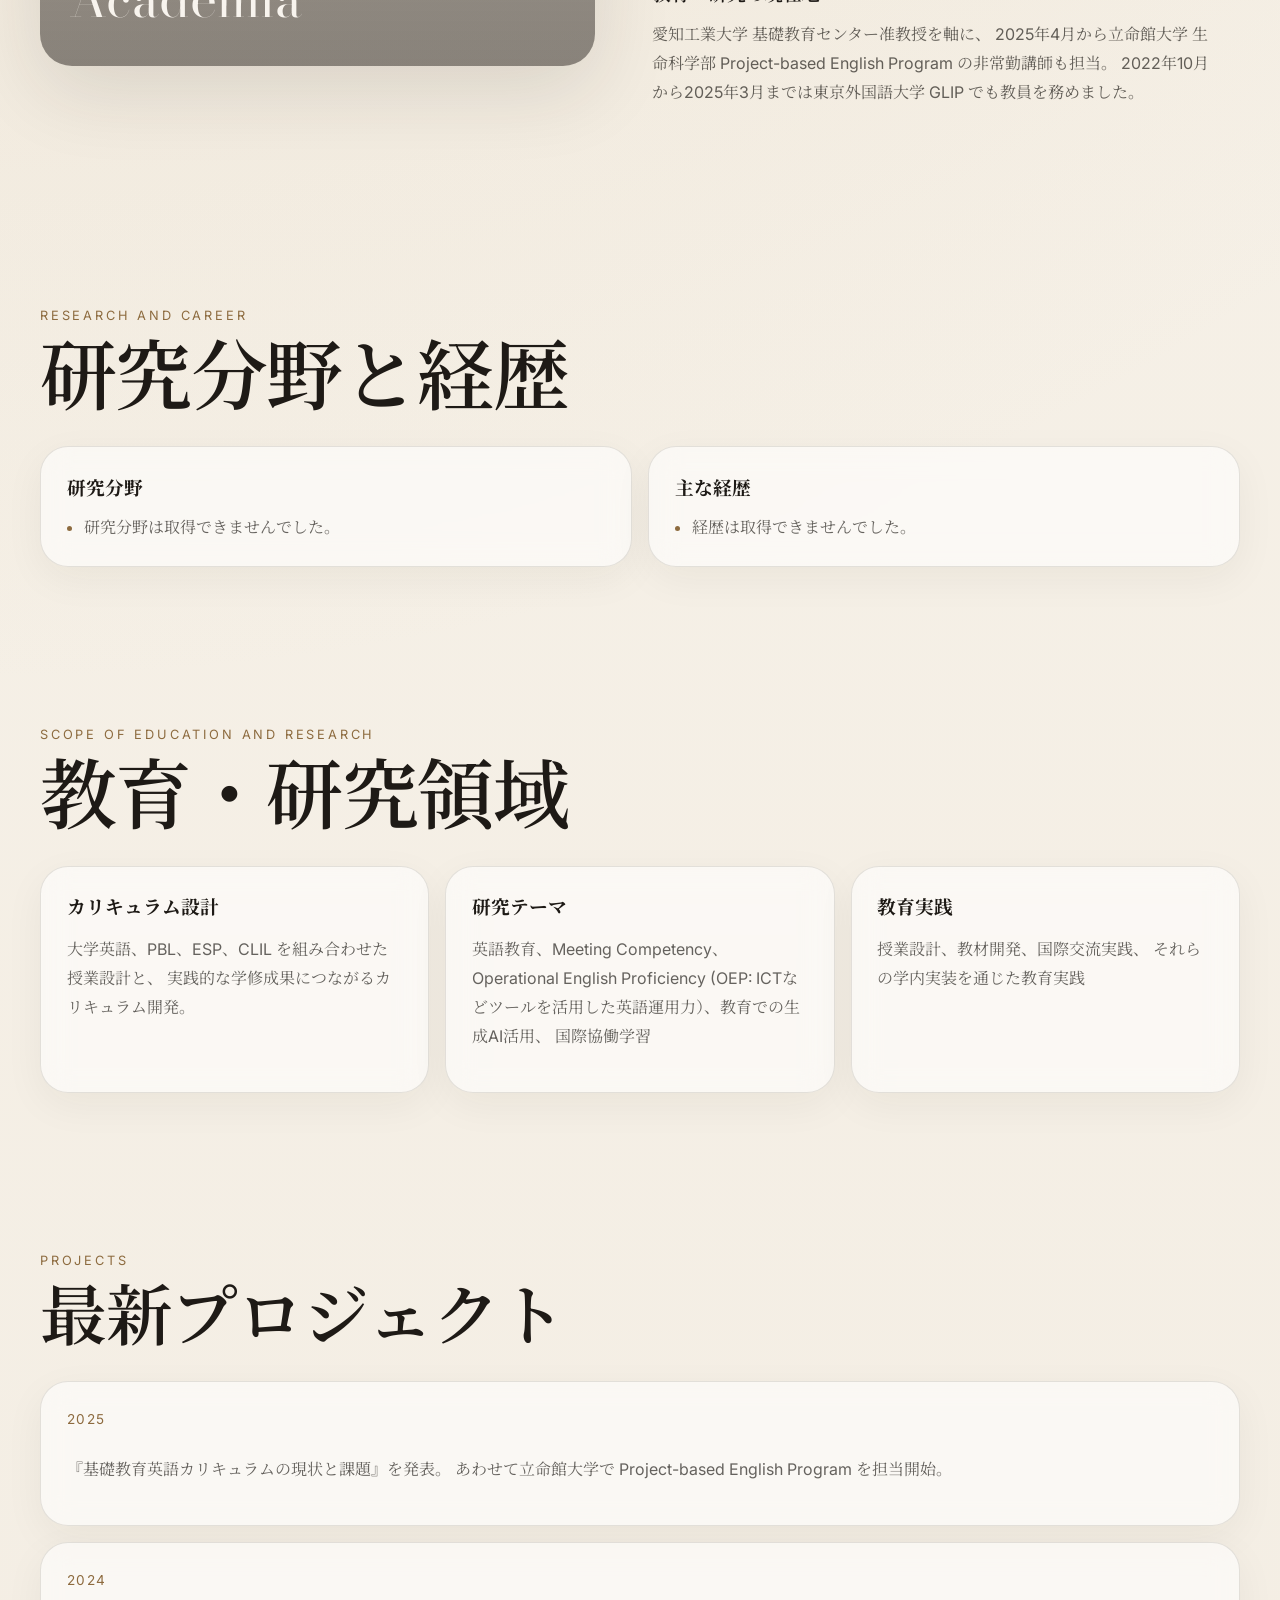
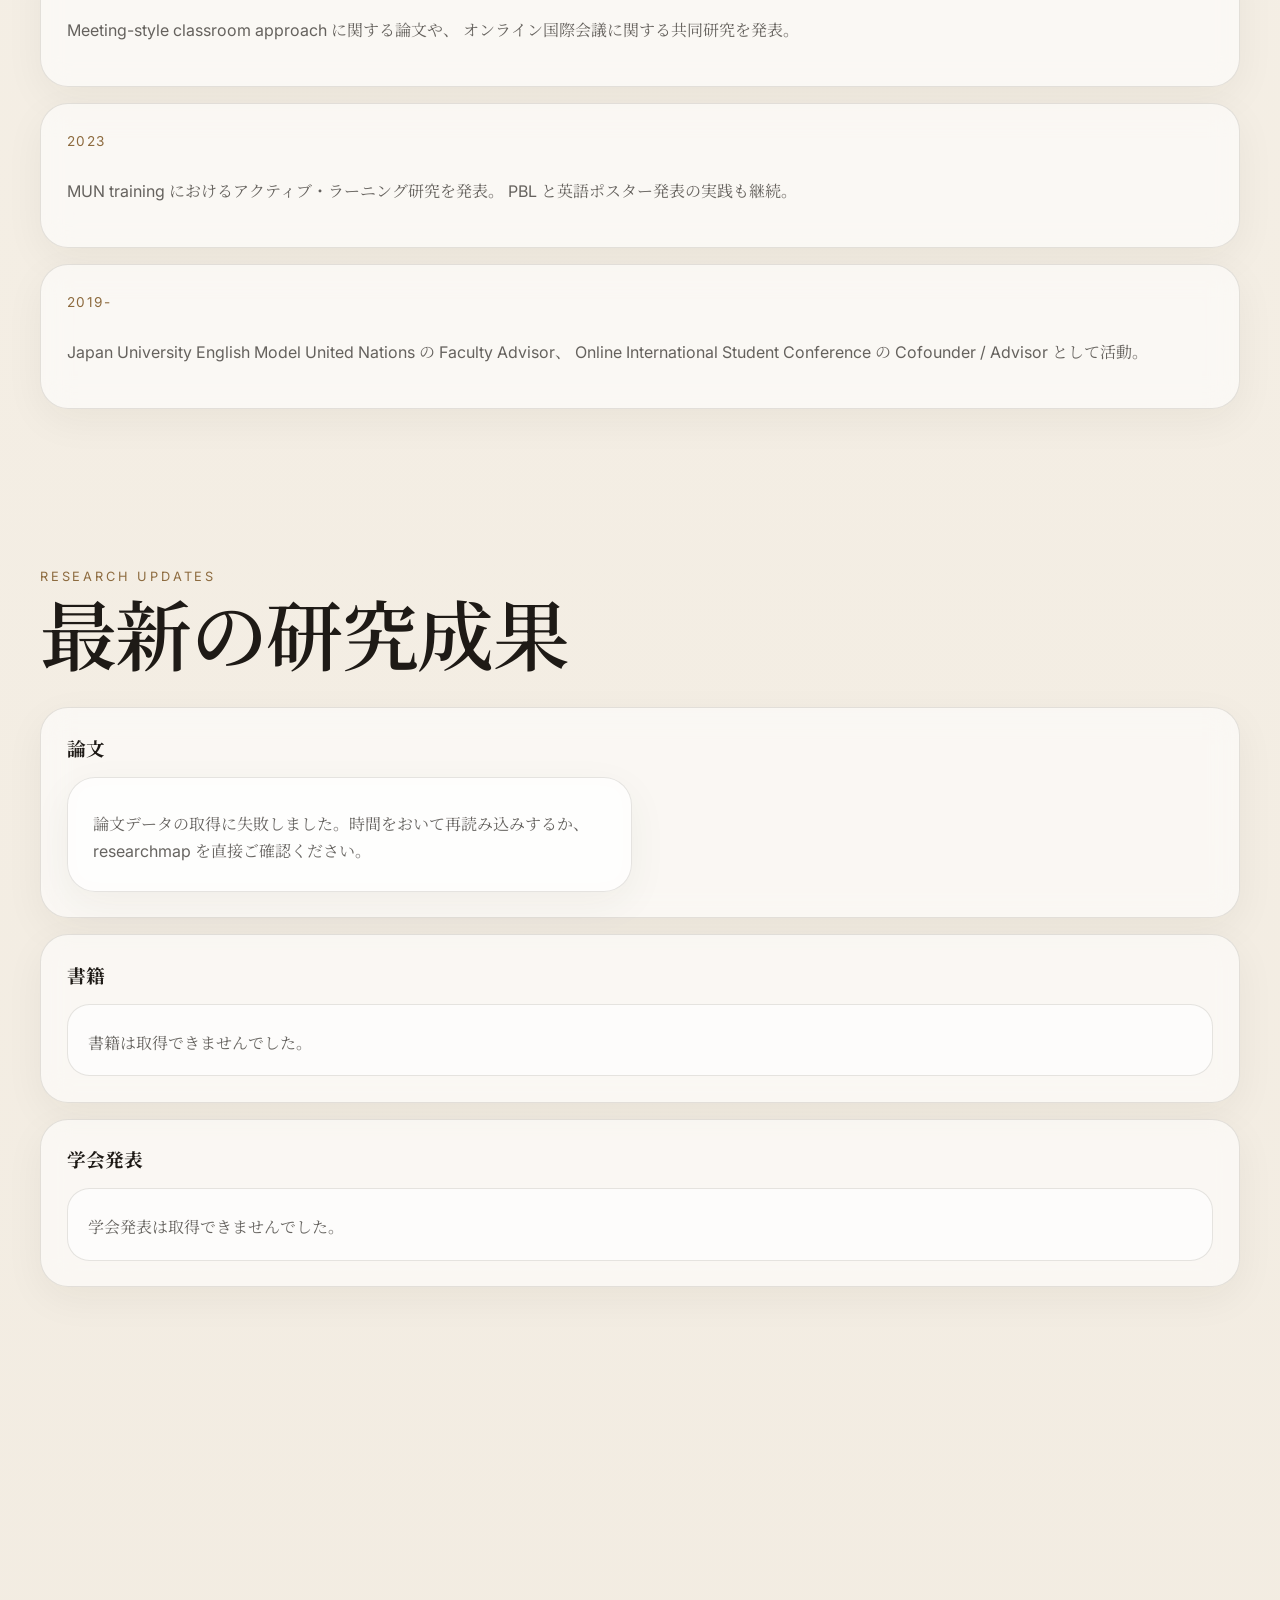
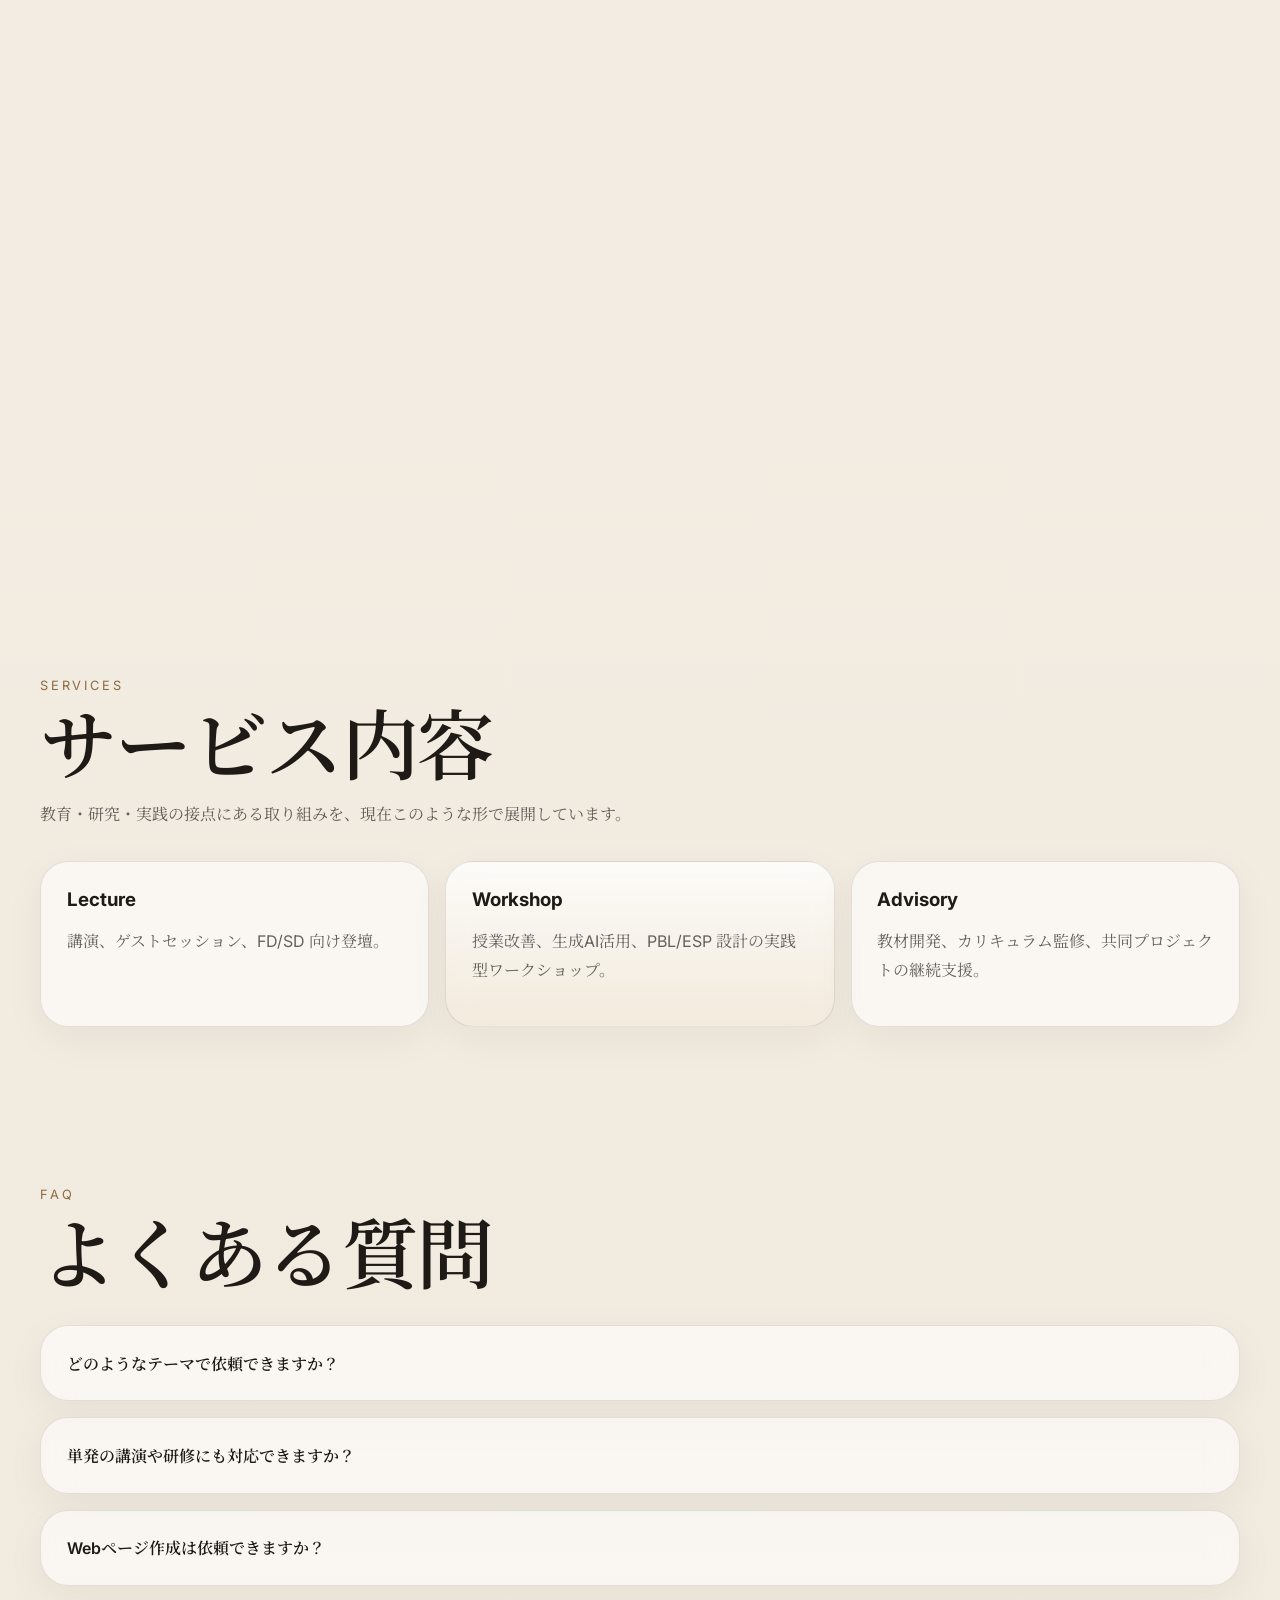
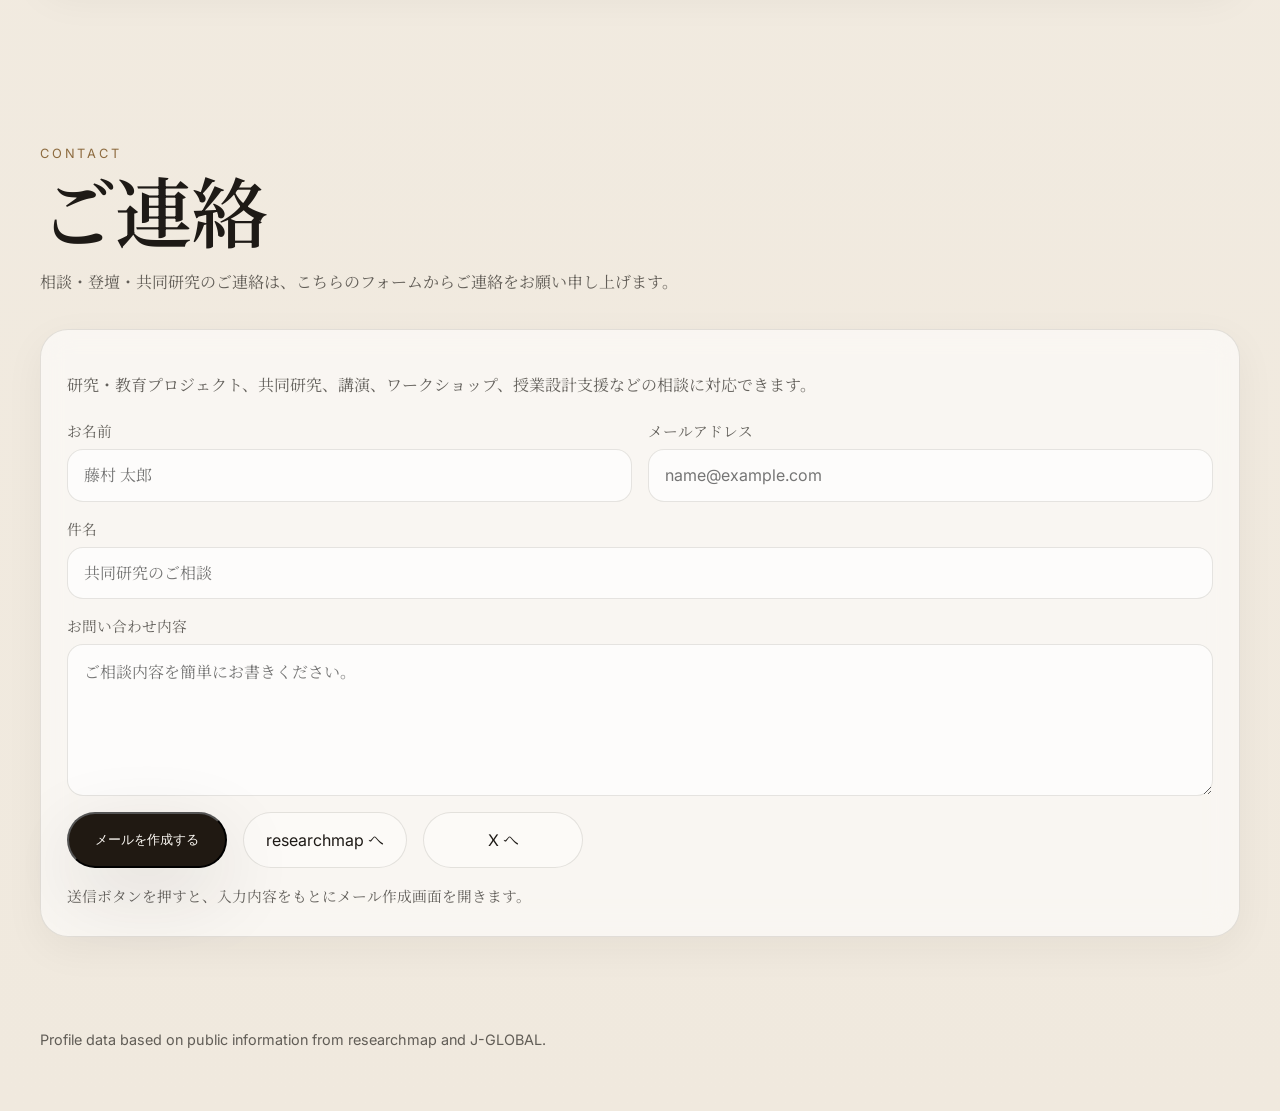
==== commit c4c12f0f: "Add files via upload" ====
--- a/index.html
+++ b/index.html
@@ -24,7 +24,7 @@
       <header class="topbar">
         <a class="brand" href="#top">KF</a>
         <nav class="nav">
-          <a href="#story">Story</a>
+          <a href="#story">Introduction</a>
           <a href="#profile">Profile</a>
           <a href="#research">Research</a>
           <a href="#pricing">Services</a>
@@ -113,7 +113,7 @@
 
         <section id="profile" class="credentials section">
           <div class="section-heading reveal">
-            <p class="eyebrow">Profile</p>
+            <p class="eyebrow">Research and Career</p>
             <h2>研究分野と経歴</h2>
           </div>
 
@@ -135,20 +135,20 @@
 
         <section id="scope" class="services section">
           <div class="section-heading reveal">
-            <p class="eyebrow">Scope</p>
+            <p class="eyebrow">Scope of Education and Research</p>
             <h2>教育・研究領域</h2>
           </div>
 
           <div class="grid three">
             <article class="panel reveal">
-              <h3>Curriculum Design</h3>
+              <h3>カリキュラム設計</h3>
               <p>
                 大学英語、PBL、ESP、CLIL を組み合わせた授業設計と、
                 実践的な学修成果につながるカリキュラム開発。
               </p>
             </article>
             <article class="panel reveal">
-              <h3>Research Themes</h3>
+              <h3>研究テーマ</h3>
               <p>
                 英語教育、Meeting Competency、Operational English Proficiency
                 (OEP: ICTなどツールを活用した英語運用力）、教育での生成AI活用、
@@ -156,7 +156,7 @@
               </p>
             </article>
             <article class="panel reveal">
-              <h3>Educational Practice</h3>
+              <h3>教育実践</h3>
               <p>
                 授業設計、教材開発、国際交流実践、
                 それらの学内実装を通じた教育実践
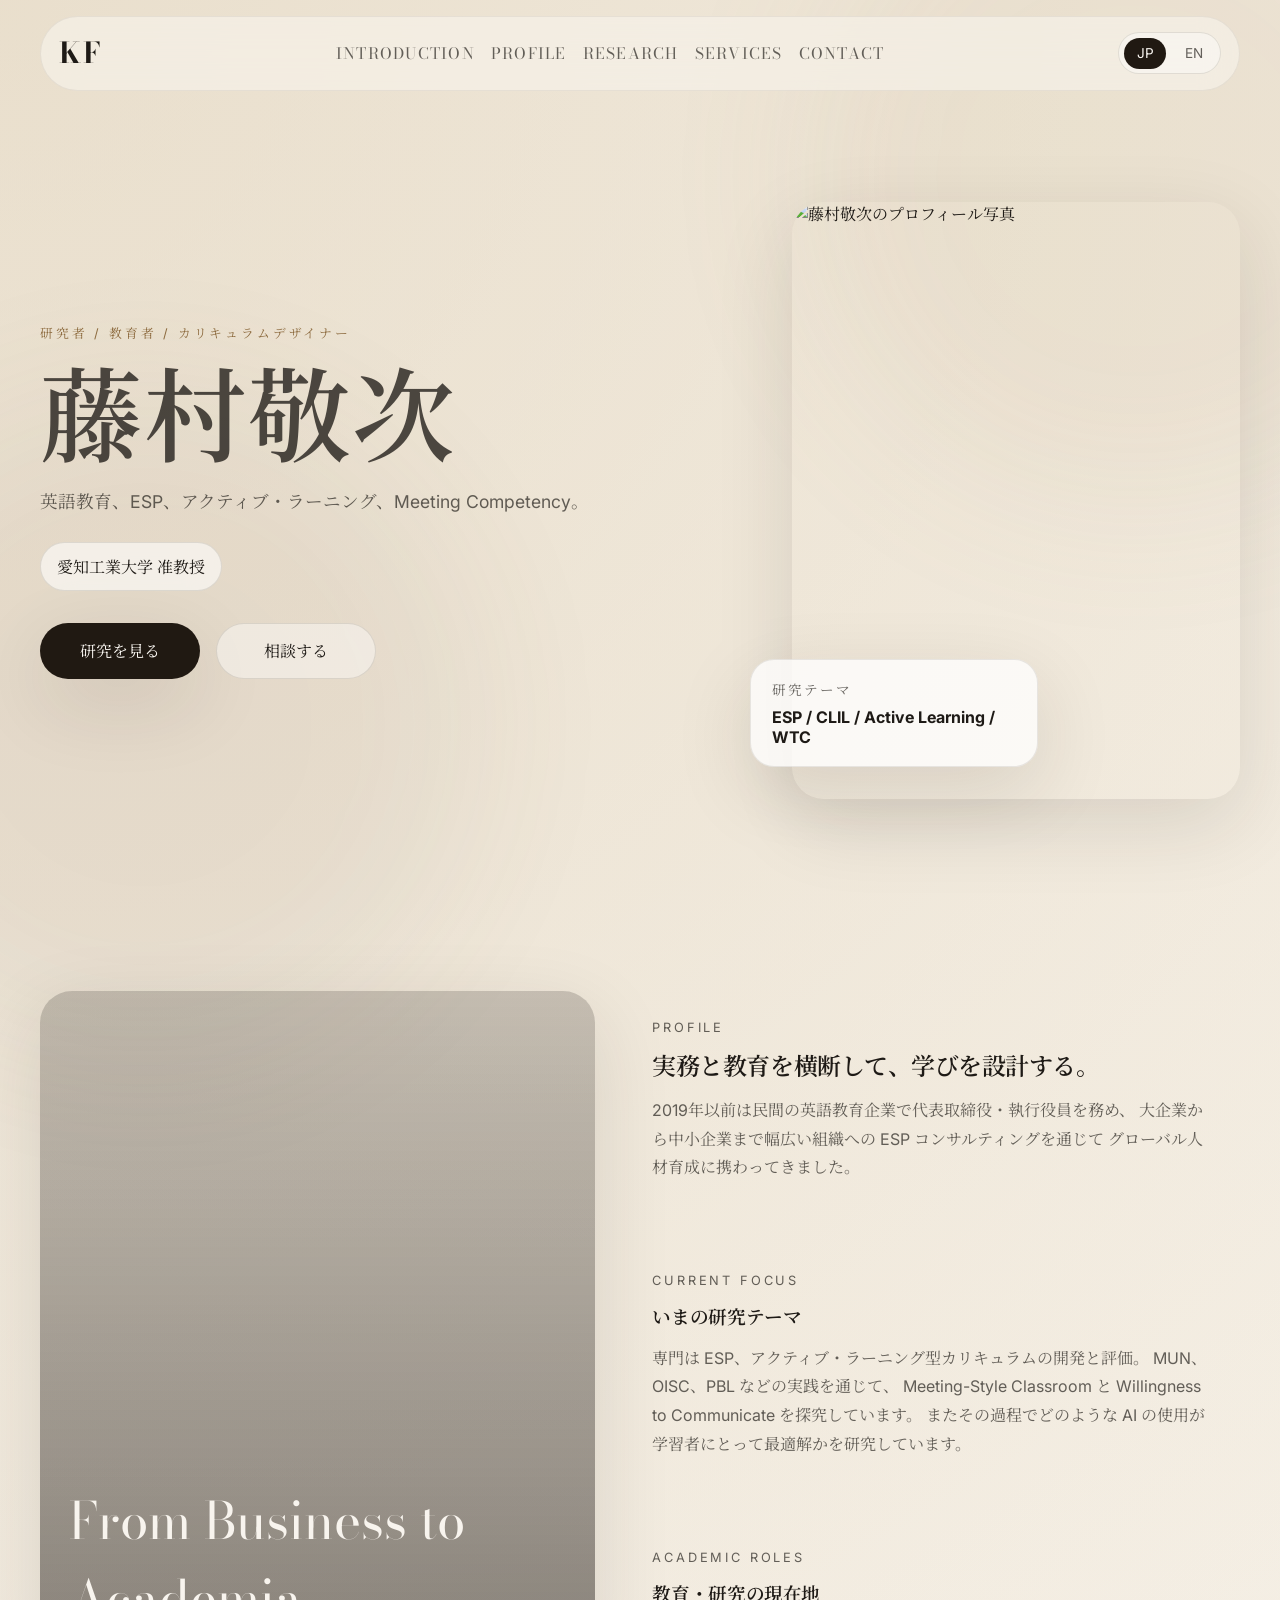
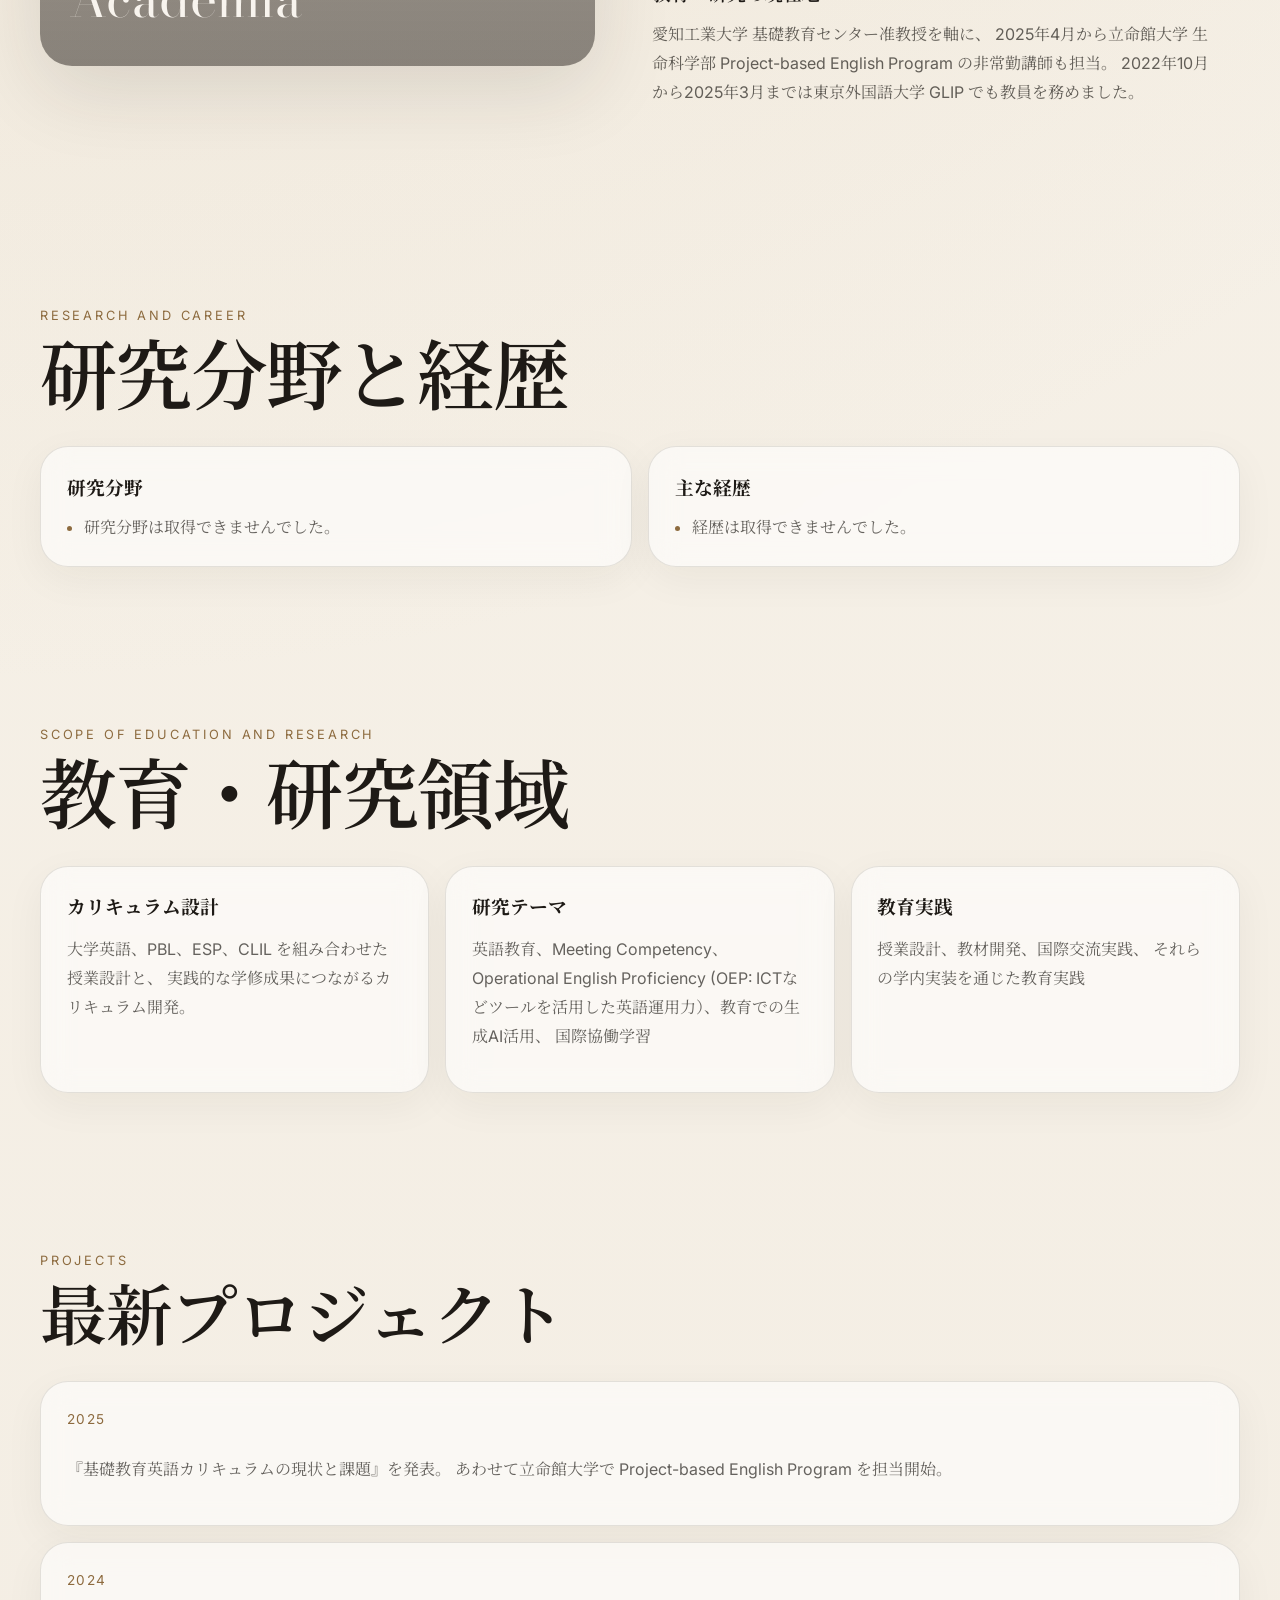
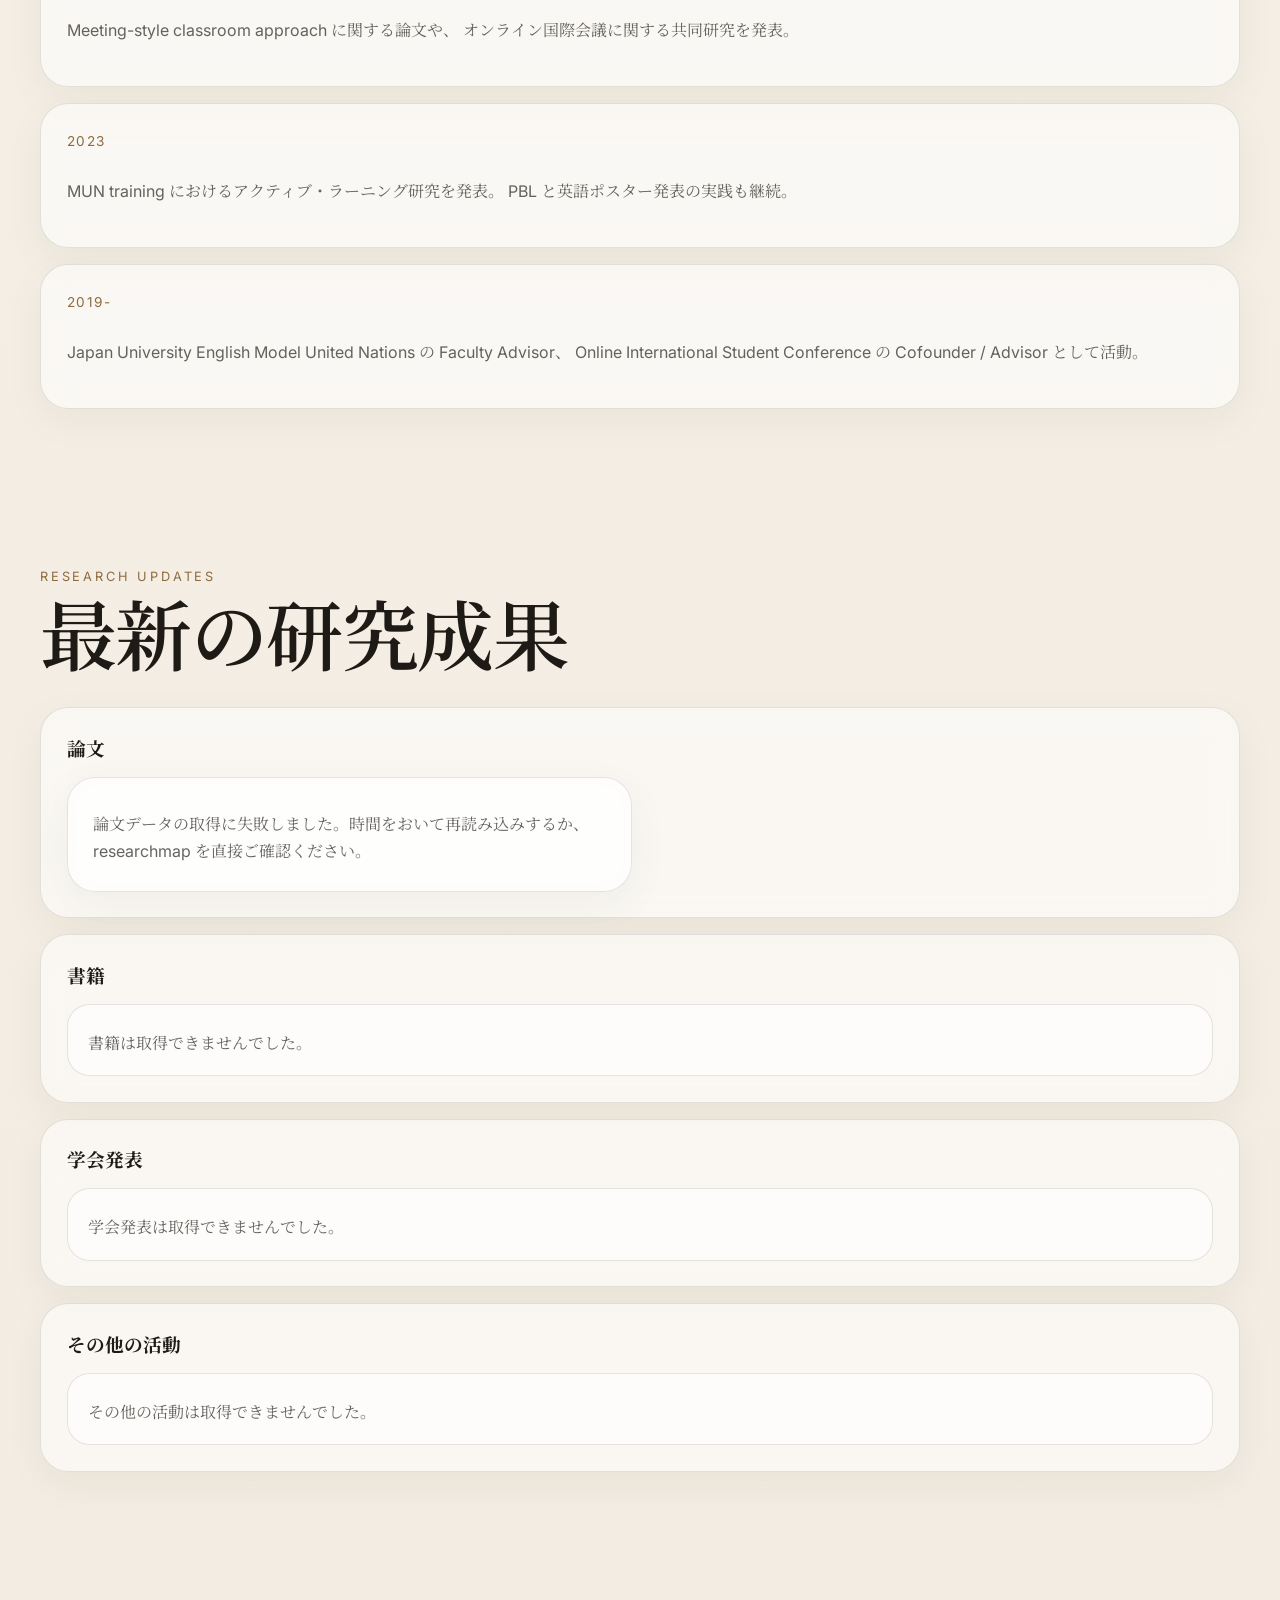
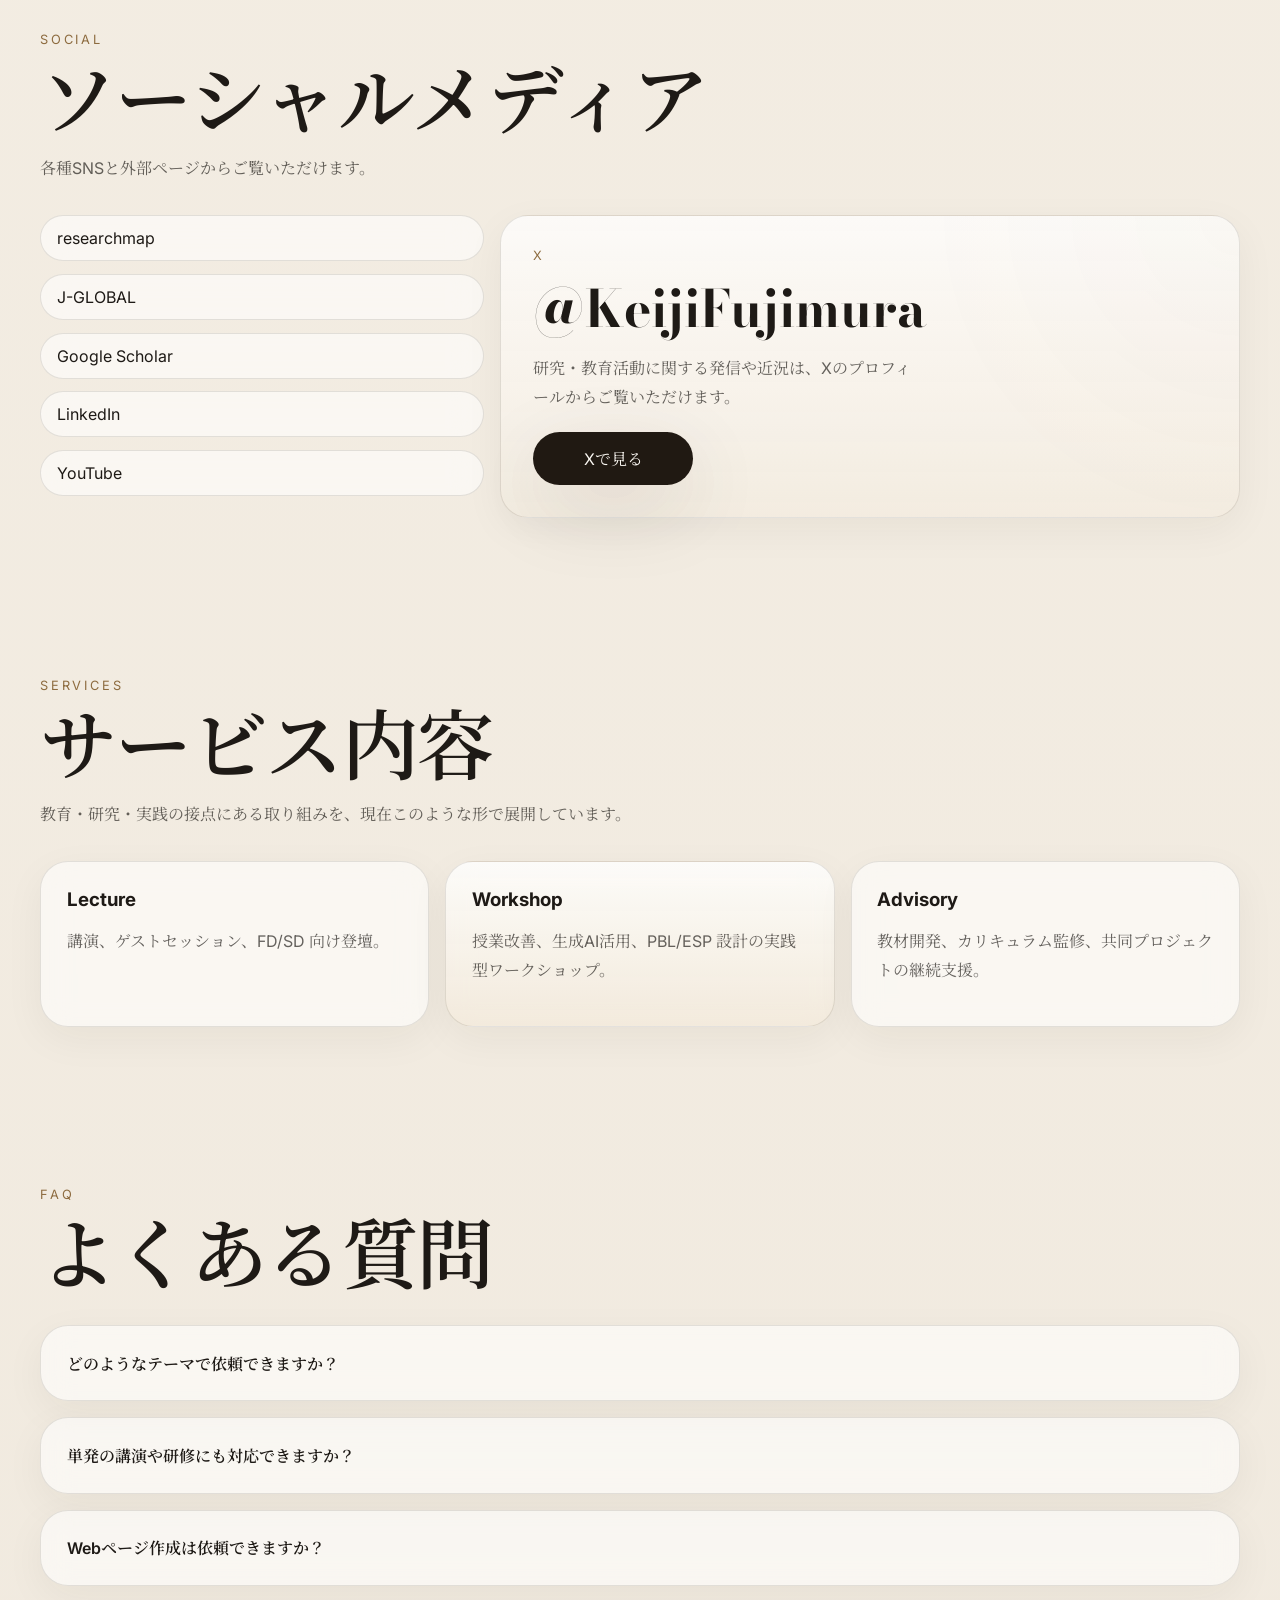
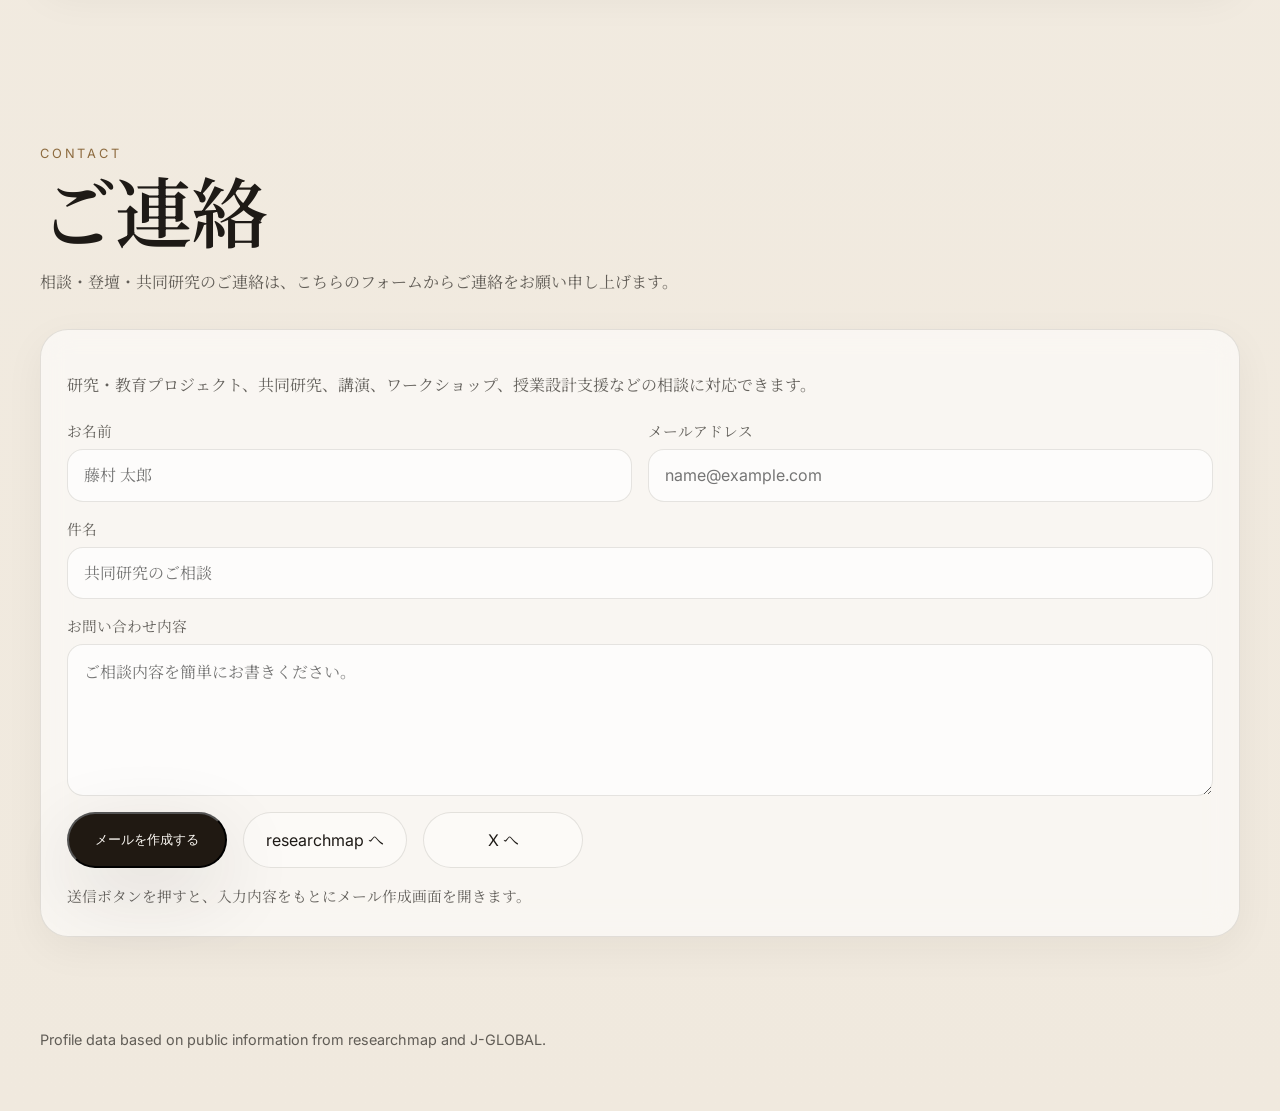
==== commit 14886f79: "Add files via upload" ====
--- a/index.html
+++ b/index.html
@@ -263,6 +263,13 @@
               </a>
               <a href="https://jp.linkedin.com/in/fujimurakeiji" target="_blank" rel="noreferrer">
                 LinkedIn
+              </a>
+              <a
+                href="https://youtube.com/@keijifujimura?si=jPy9skDQPjVowsr2"
+                target="_blank"
+                rel="noreferrer"
+              >
+                YouTube
               </a>
             </div>
 
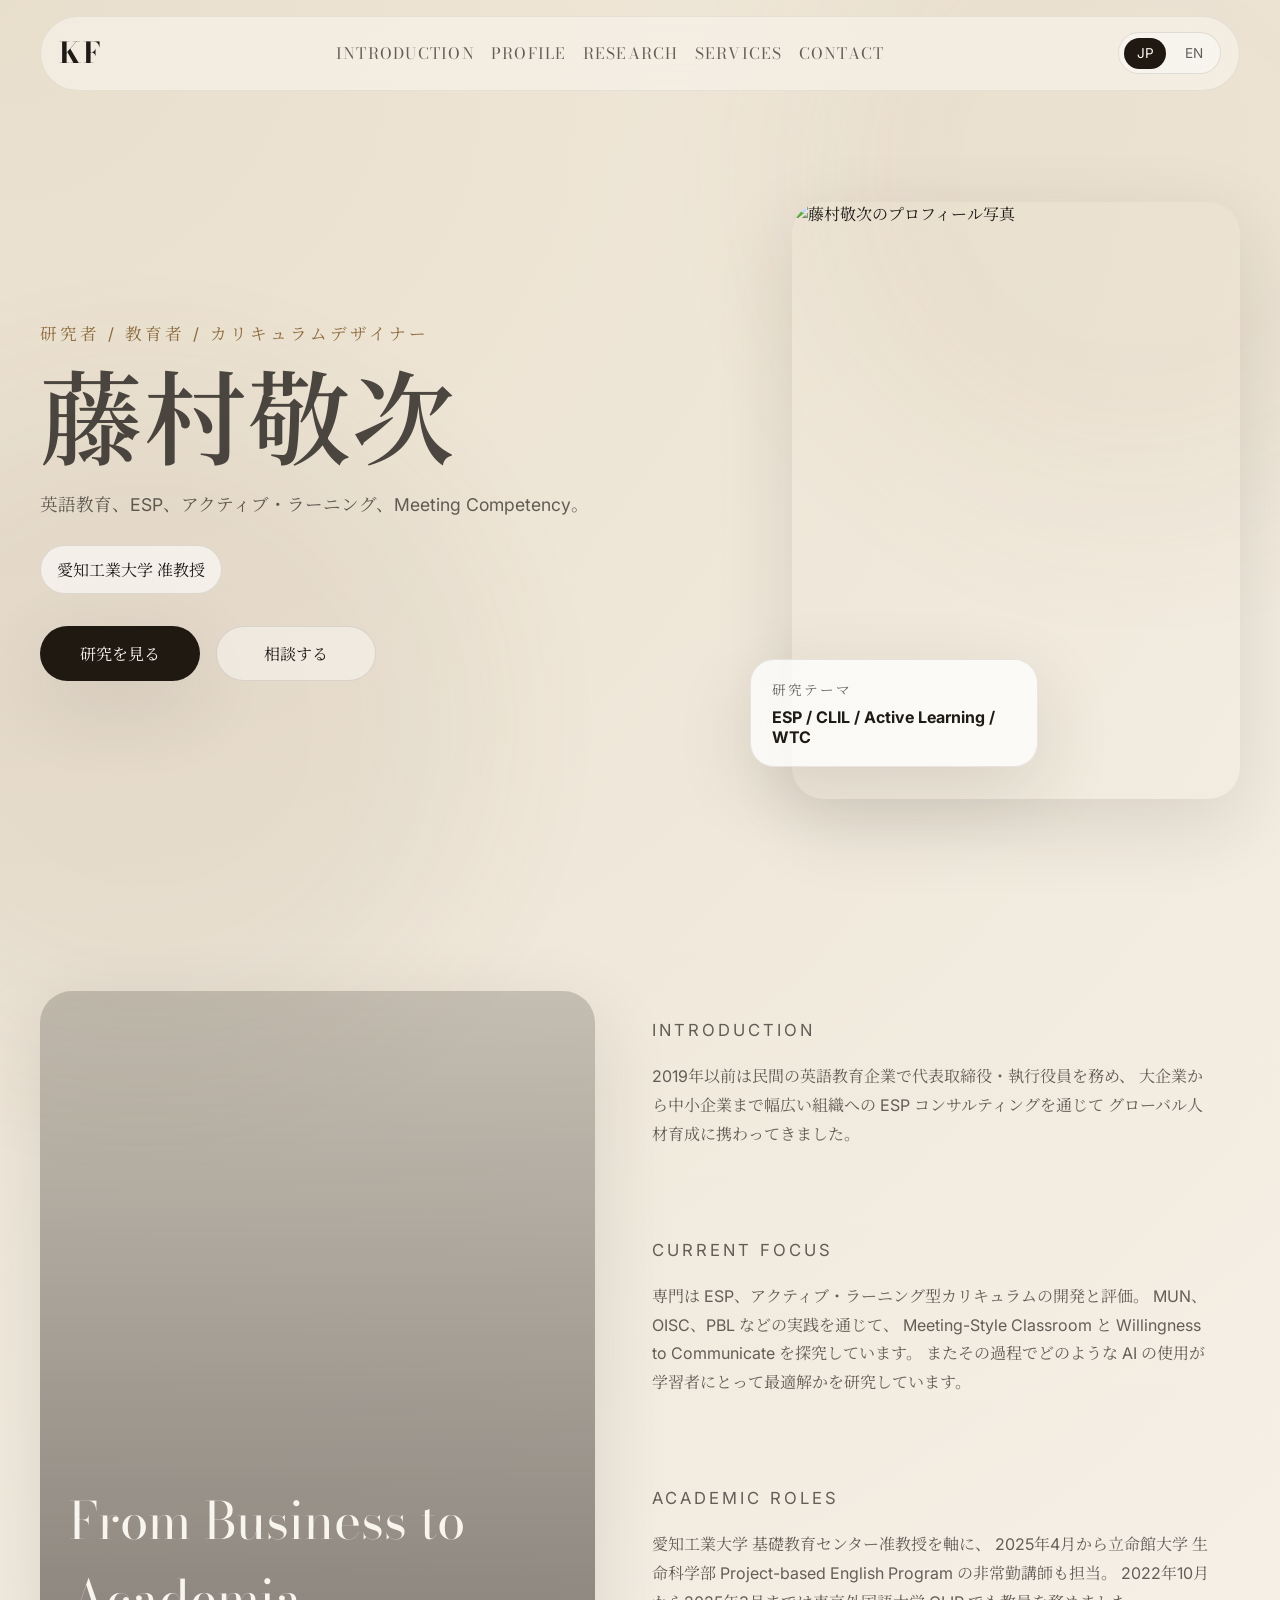
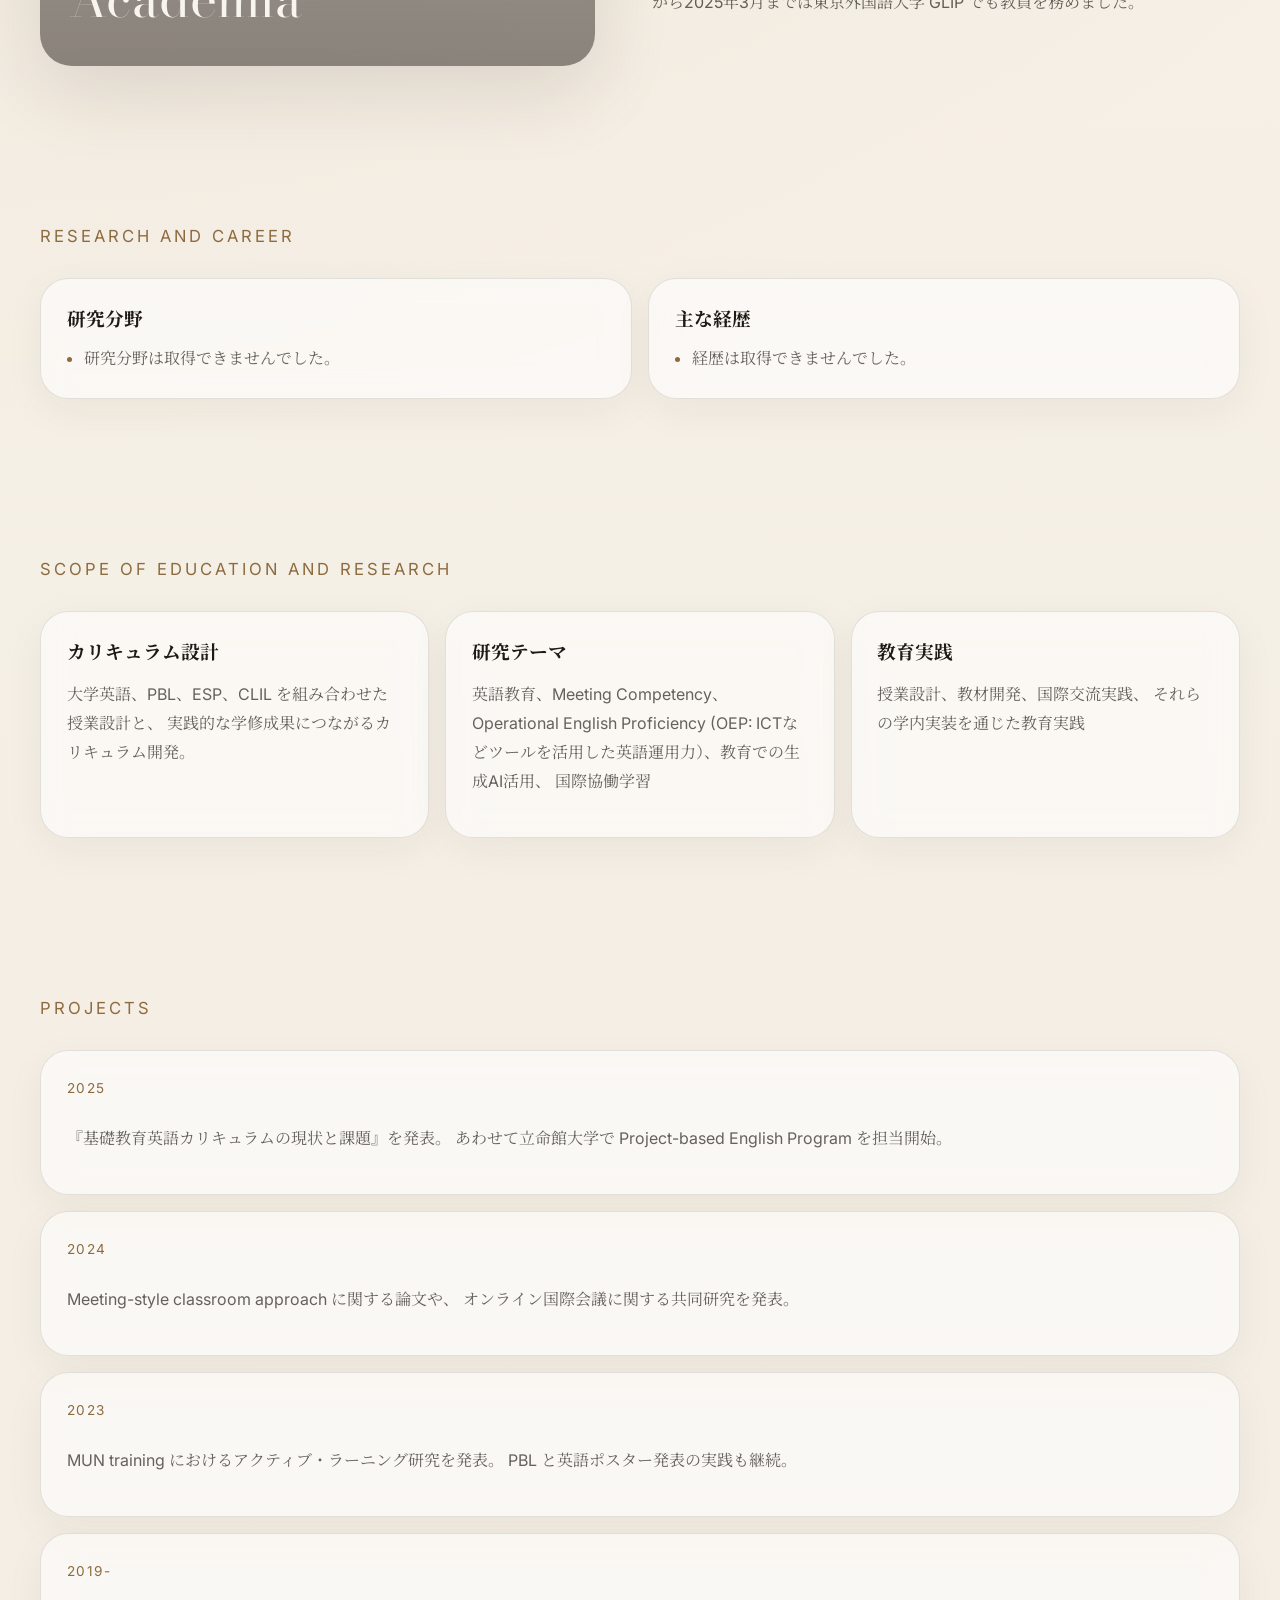
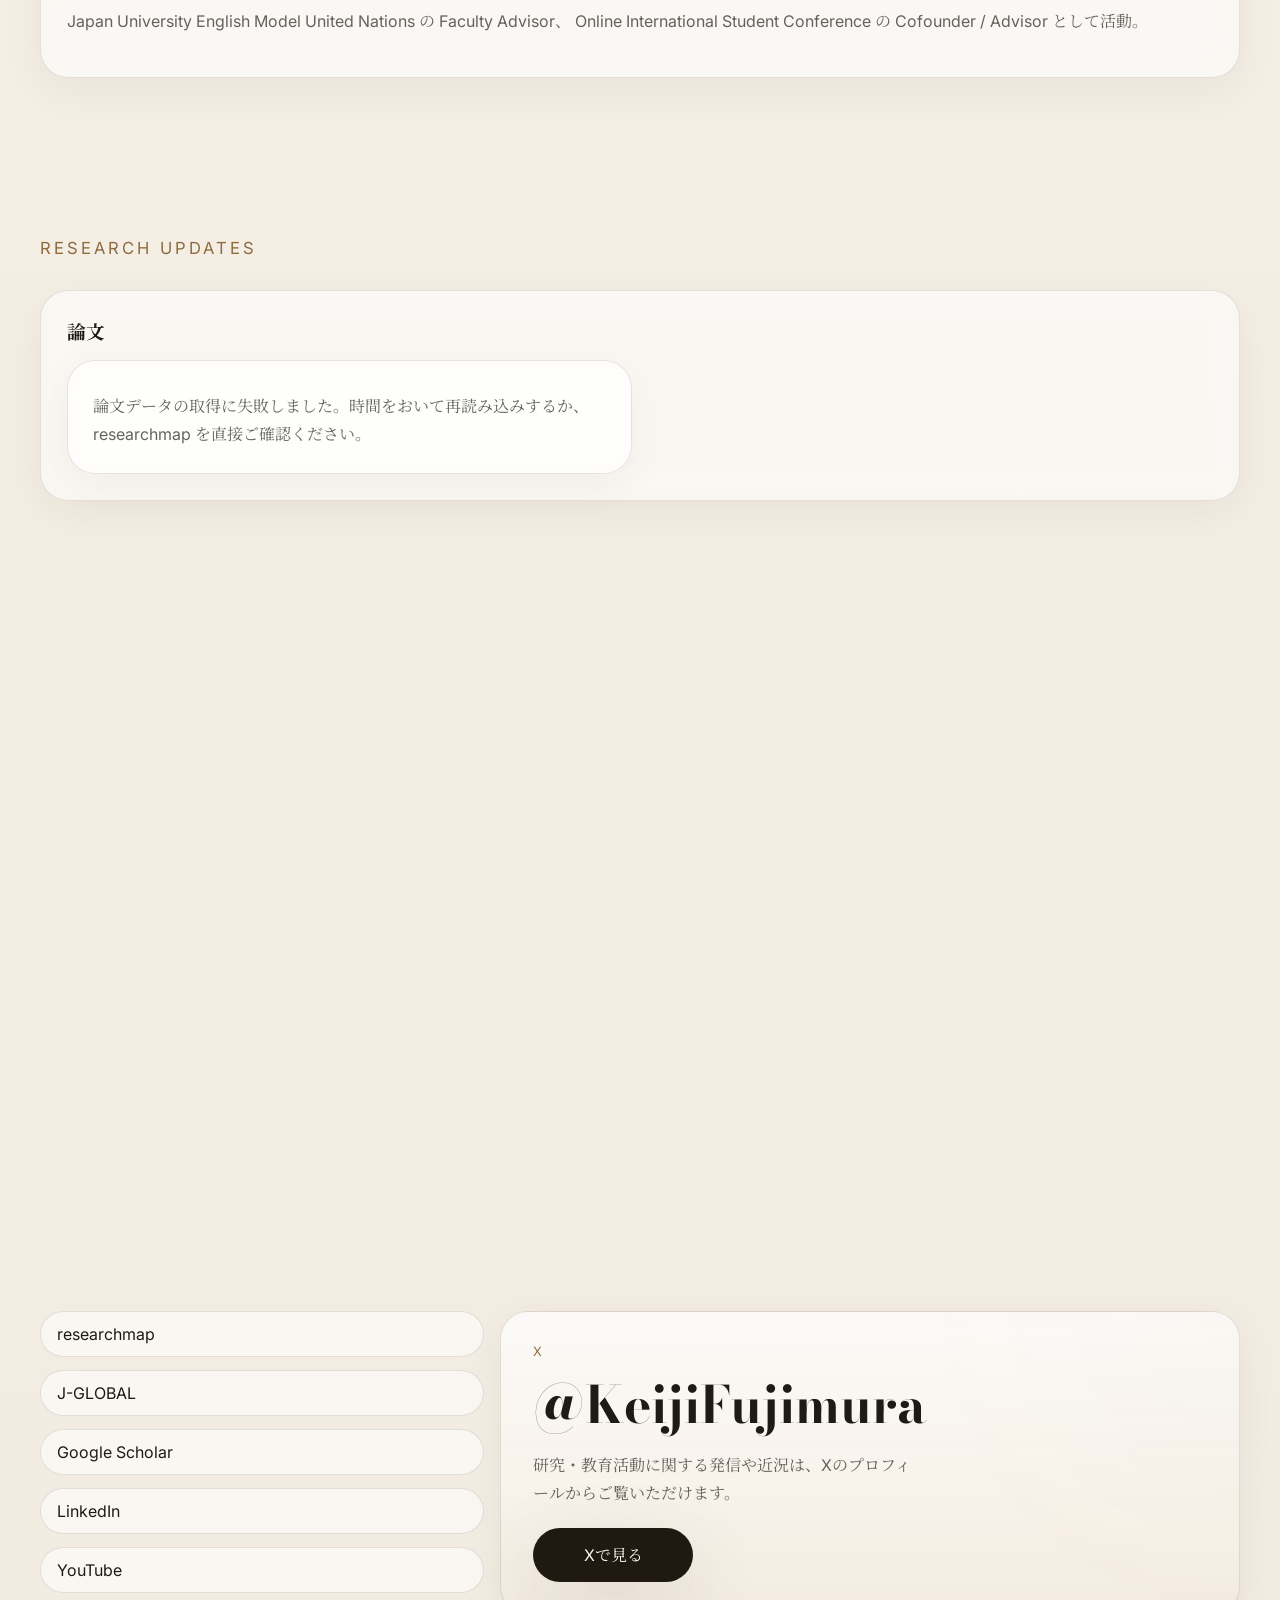
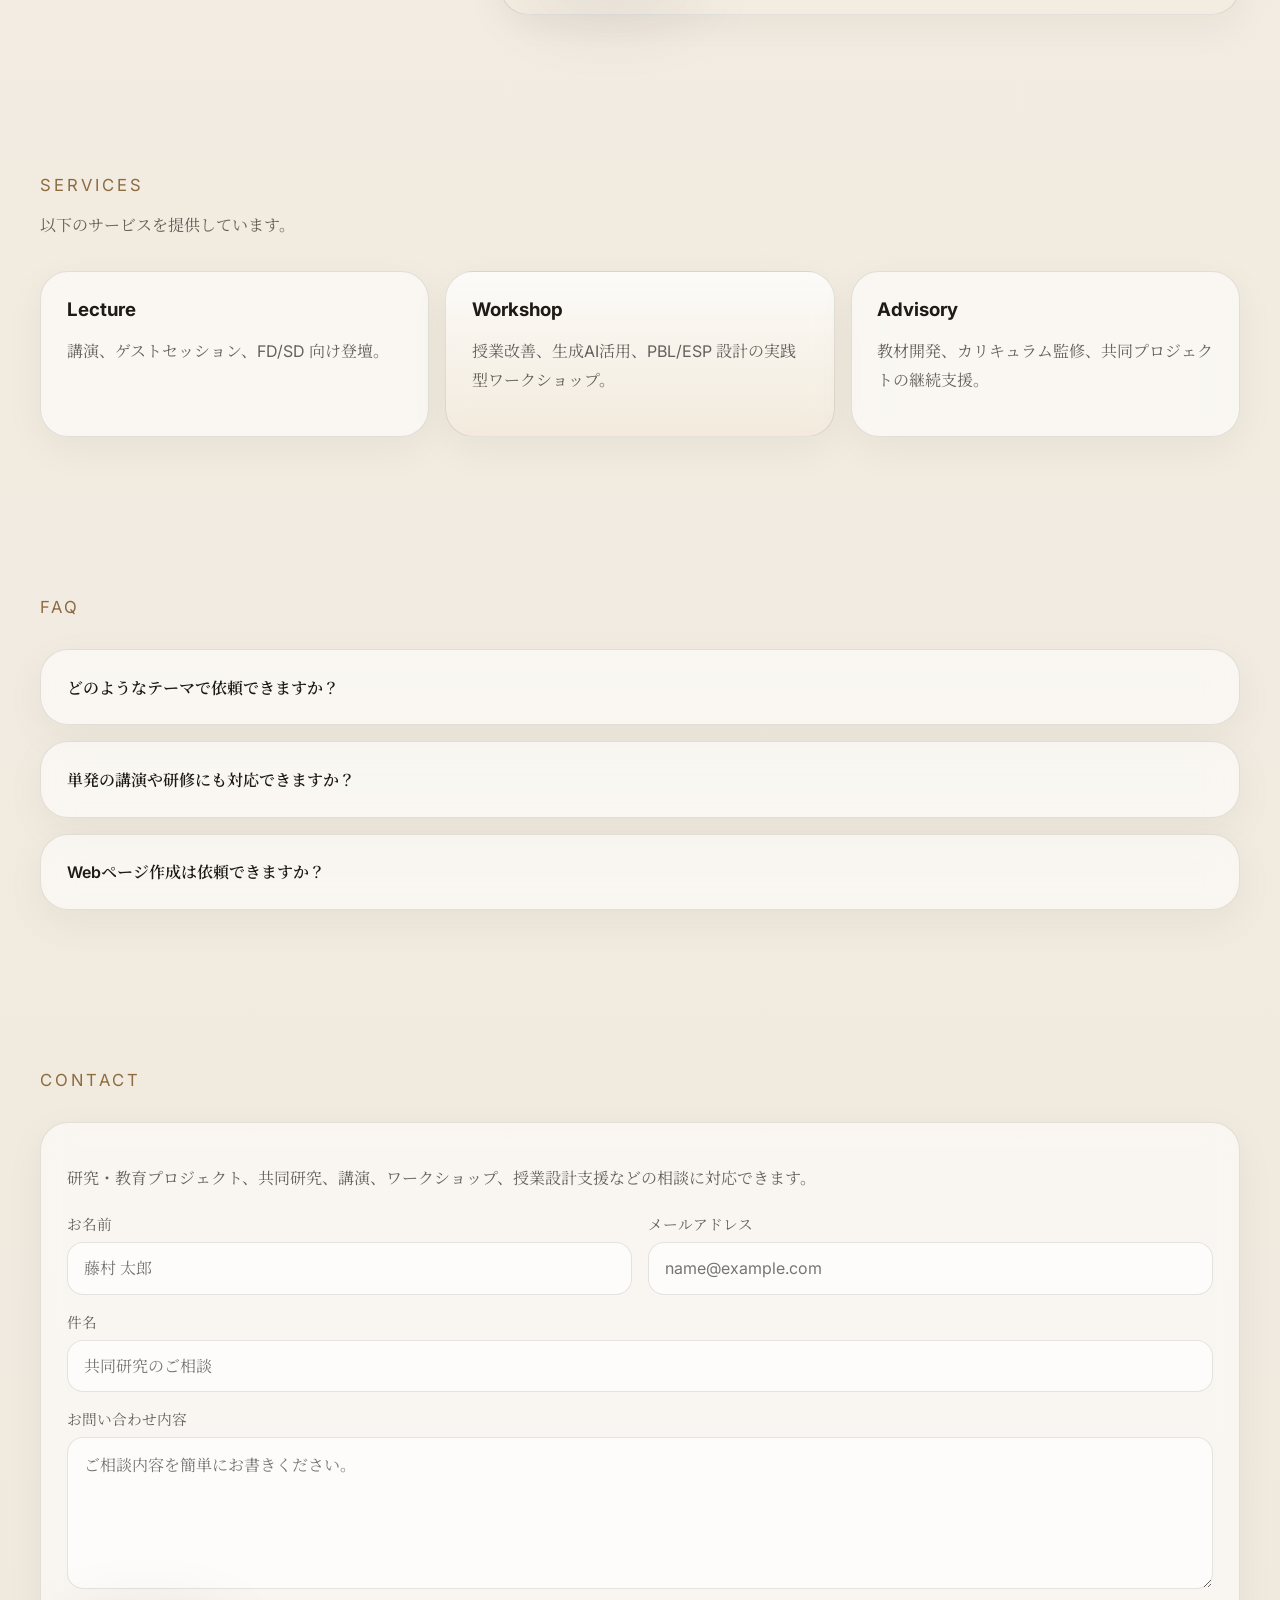
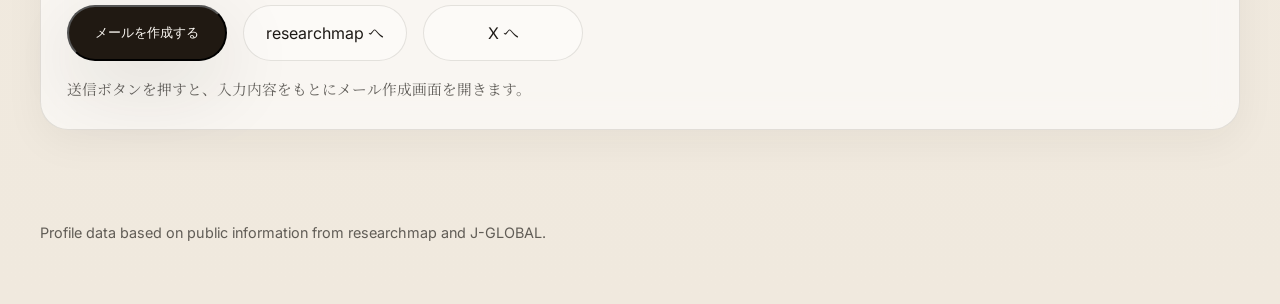
==== commit b4fe3129: "Add files via upload" ====
--- a/index.html
+++ b/index.html
@@ -16,7 +16,7 @@
     />
     <link rel="stylesheet" href="./styles.css" />
   </head>
-  <body>
+  <body class="lang-ja">
     <div class="site-shell">
       <div class="ambient ambient-a"></div>
       <div class="ambient ambient-b"></div>
@@ -79,8 +79,7 @@
 
           <div class="story-content">
             <article class="story-block reveal">
-              <p class="eyebrow">Profile</p>
-              <h2>実務と教育を横断して、学びを設計する。</h2>
+              <p class="eyebrow">Introduction</p>
               <p id="profile-body">
                 2019年以前は民間の英語教育企業で代表取締役・執行役員を務め、
                 大企業から中小企業まで幅広い組織への ESP コンサルティングを通じて
@@ -90,7 +89,6 @@
 
             <article class="story-block reveal">
               <p class="eyebrow">Current Focus</p>
-              <h3>いまの研究テーマ</h3>
               <p id="current-focus-body">
                 専門は ESP、アクティブ・ラーニング型カリキュラムの開発と評価。
                 MUN、OISC、PBL などの実践を通じて、
@@ -101,7 +99,6 @@
 
             <article class="story-block reveal">
               <p class="eyebrow">Academic Roles</p>
-              <h3>教育・研究の現在地</h3>
               <p>
                 愛知工業大学 基礎教育センター准教授を軸に、
                 2025年4月から立命館大学 生命科学部 Project-based English Program の非常勤講師も担当。
@@ -114,7 +111,6 @@
         <section id="profile" class="credentials section">
           <div class="section-heading reveal">
             <p class="eyebrow">Research and Career</p>
-            <h2>研究分野と経歴</h2>
           </div>
 
           <div class="grid two">
@@ -136,7 +132,6 @@
         <section id="scope" class="services section">
           <div class="section-heading reveal">
             <p class="eyebrow">Scope of Education and Research</p>
-            <h2>教育・研究領域</h2>
           </div>
 
           <div class="grid three">
@@ -168,7 +163,6 @@
         <section class="achievements section">
           <div class="section-heading reveal">
             <p class="eyebrow">Projects</p>
-            <h2>最新プロジェクト</h2>
           </div>
           <div class="timeline">
             <div class="timeline-item reveal">
@@ -205,7 +199,6 @@
         <section id="research" class="research section">
           <div class="section-heading reveal">
             <p class="eyebrow">Research Updates</p>
-            <h2>最新の研究成果</h2>
           </div>
           <div class="research-groups">
             <article class="research-group reveal">
@@ -236,7 +229,6 @@
         <section class="social section">
           <div class="section-heading reveal">
             <p class="eyebrow">Social</p>
-            <h2>ソーシャルメディア</h2>
             <p class="section-copy">
               各種SNSと外部ページからご覧いただけます。
             </p>
@@ -296,9 +288,8 @@
         <section id="pricing" class="pricing section">
           <div class="section-heading reveal">
             <p class="eyebrow">Services</p>
-            <h2>サービス内容</h2>
             <p class="section-copy">
-              教育・研究・実践の接点にある取り組みを、現在このような形で展開しています。
+              以下のサービスを提供しています。
             </p>
           </div>
 
@@ -321,7 +312,6 @@
         <section class="faq section">
           <div class="section-heading reveal">
             <p class="eyebrow">FAQ</p>
-            <h2>よくある質問</h2>
           </div>
 
           <div class="faq-list">
@@ -348,10 +338,6 @@
         <section id="contact" class="contact section">
           <div class="section-heading reveal">
             <p class="eyebrow">Contact</p>
-            <h2>ご連絡</h2>
-            <p class="section-copy">
-              相談・登壇・共同研究のご連絡は、こちらのフォームからご連絡をお願い申し上げます。
-            </p>
           </div>
 
           <div class="contact-panel reveal contact-panel-stacked">
--- a/styles.css
+++ b/styles.css
@@ -156,6 +156,16 @@
   text-transform: uppercase;
 }
 
+.lang-en .eyebrow {
+  font-size: 1.04rem;
+  letter-spacing: 0.18em;
+}
+
+.lang-ja .eyebrow {
+  font-size: 1.04rem;
+  letter-spacing: 0.18em;
+}
+
 .hero h1,
 .section-heading h2,
 .story-block h2,
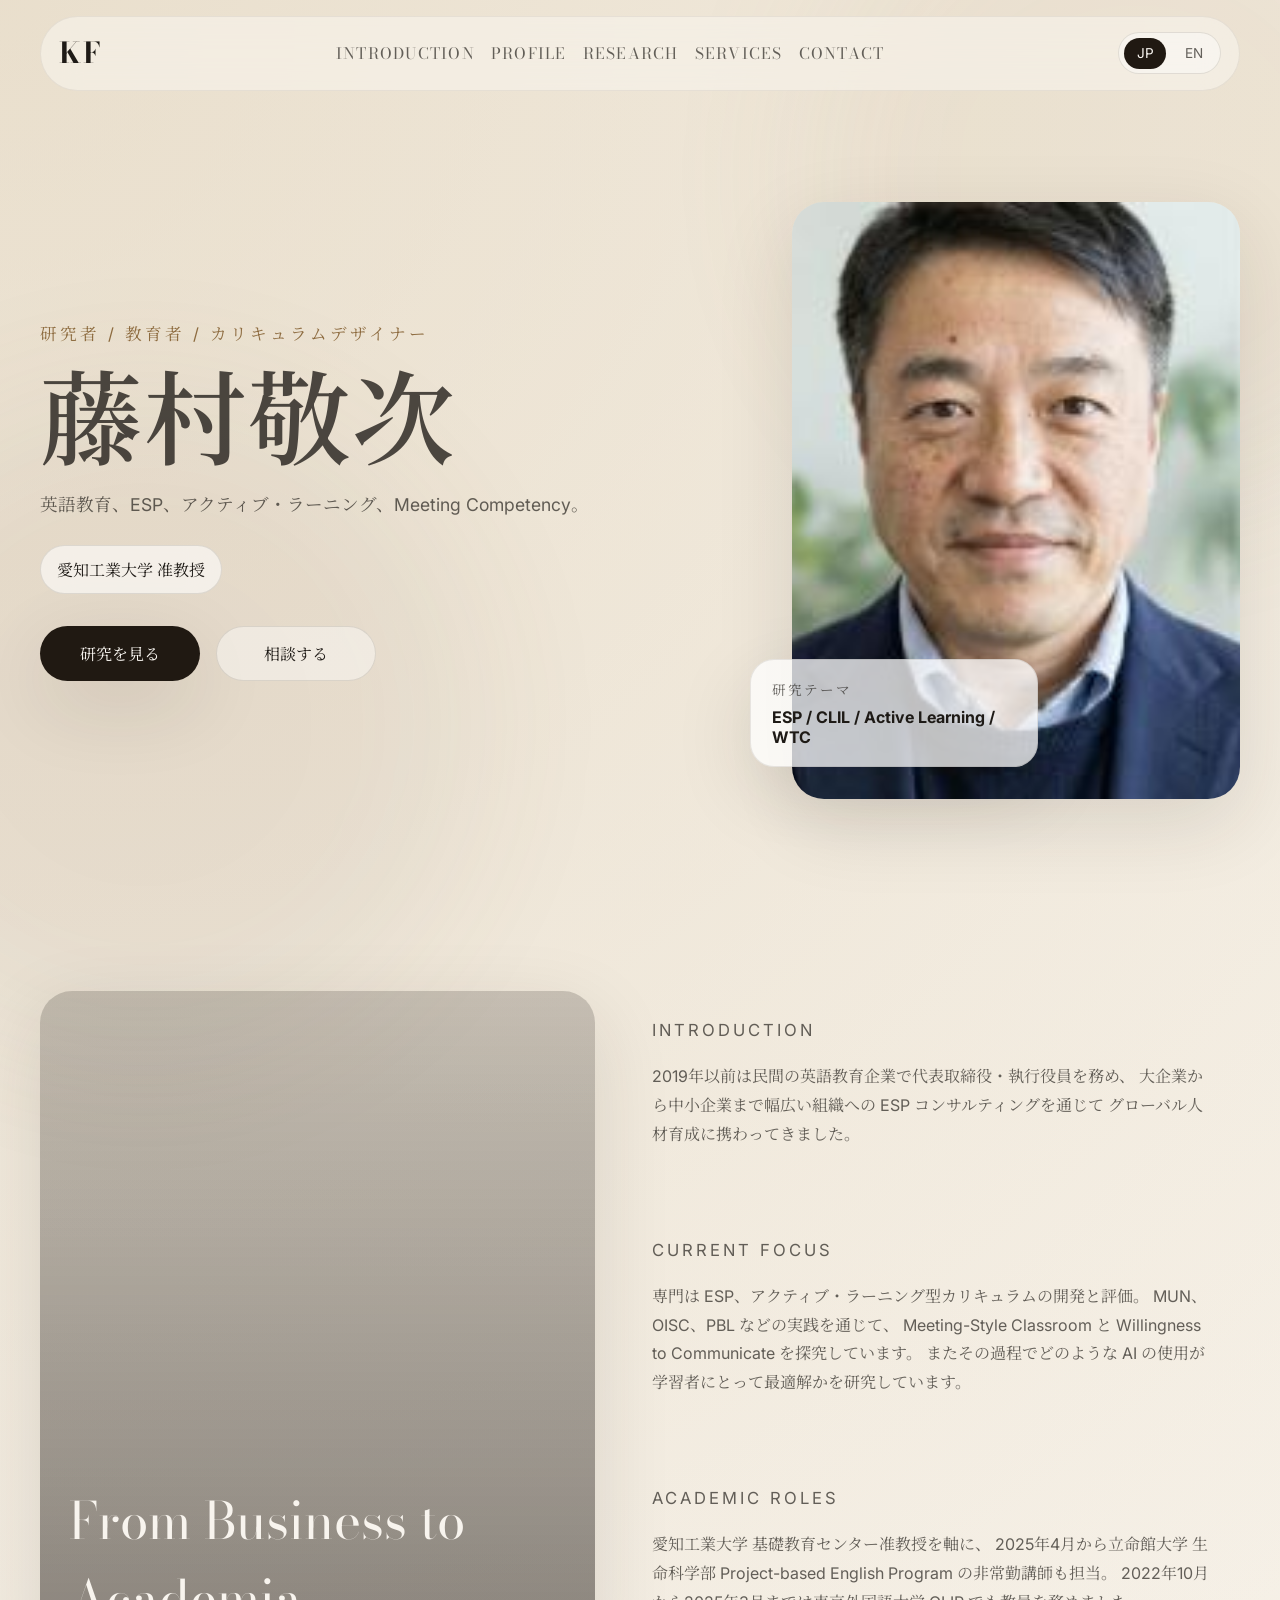
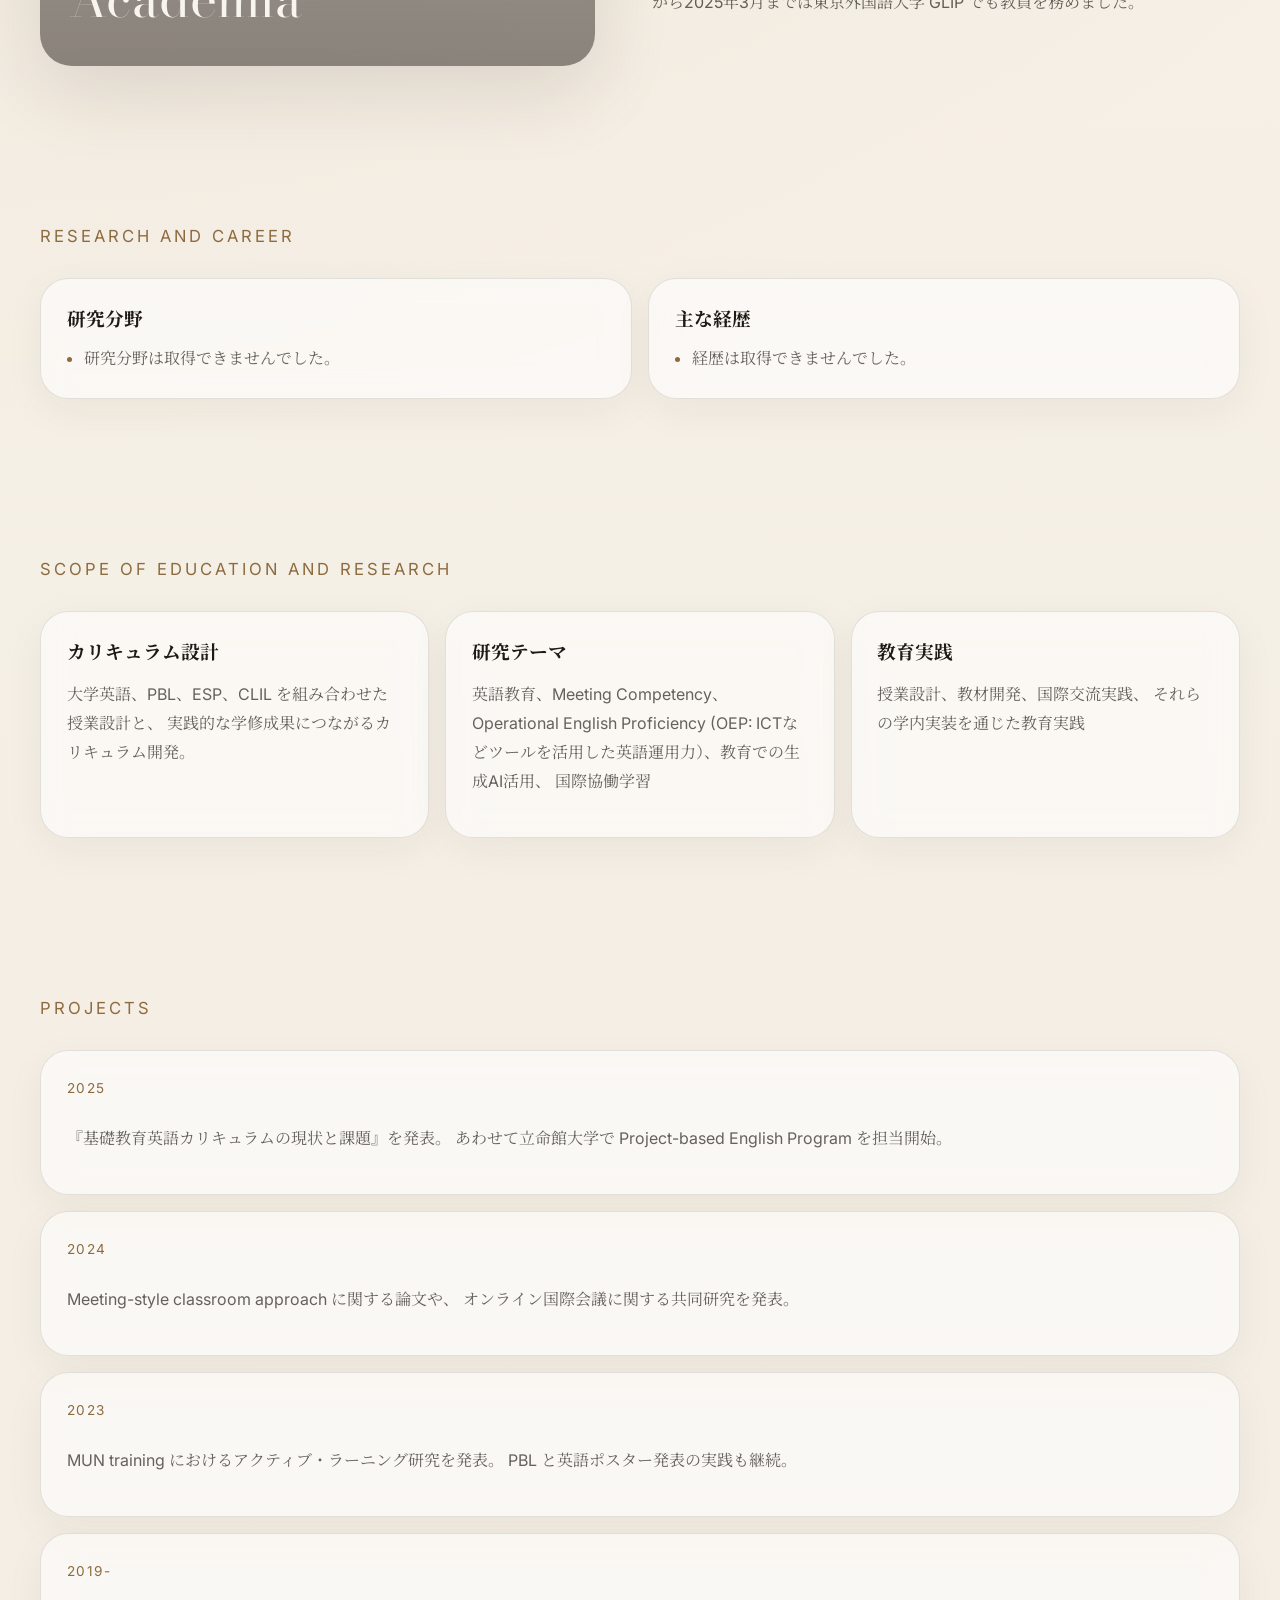
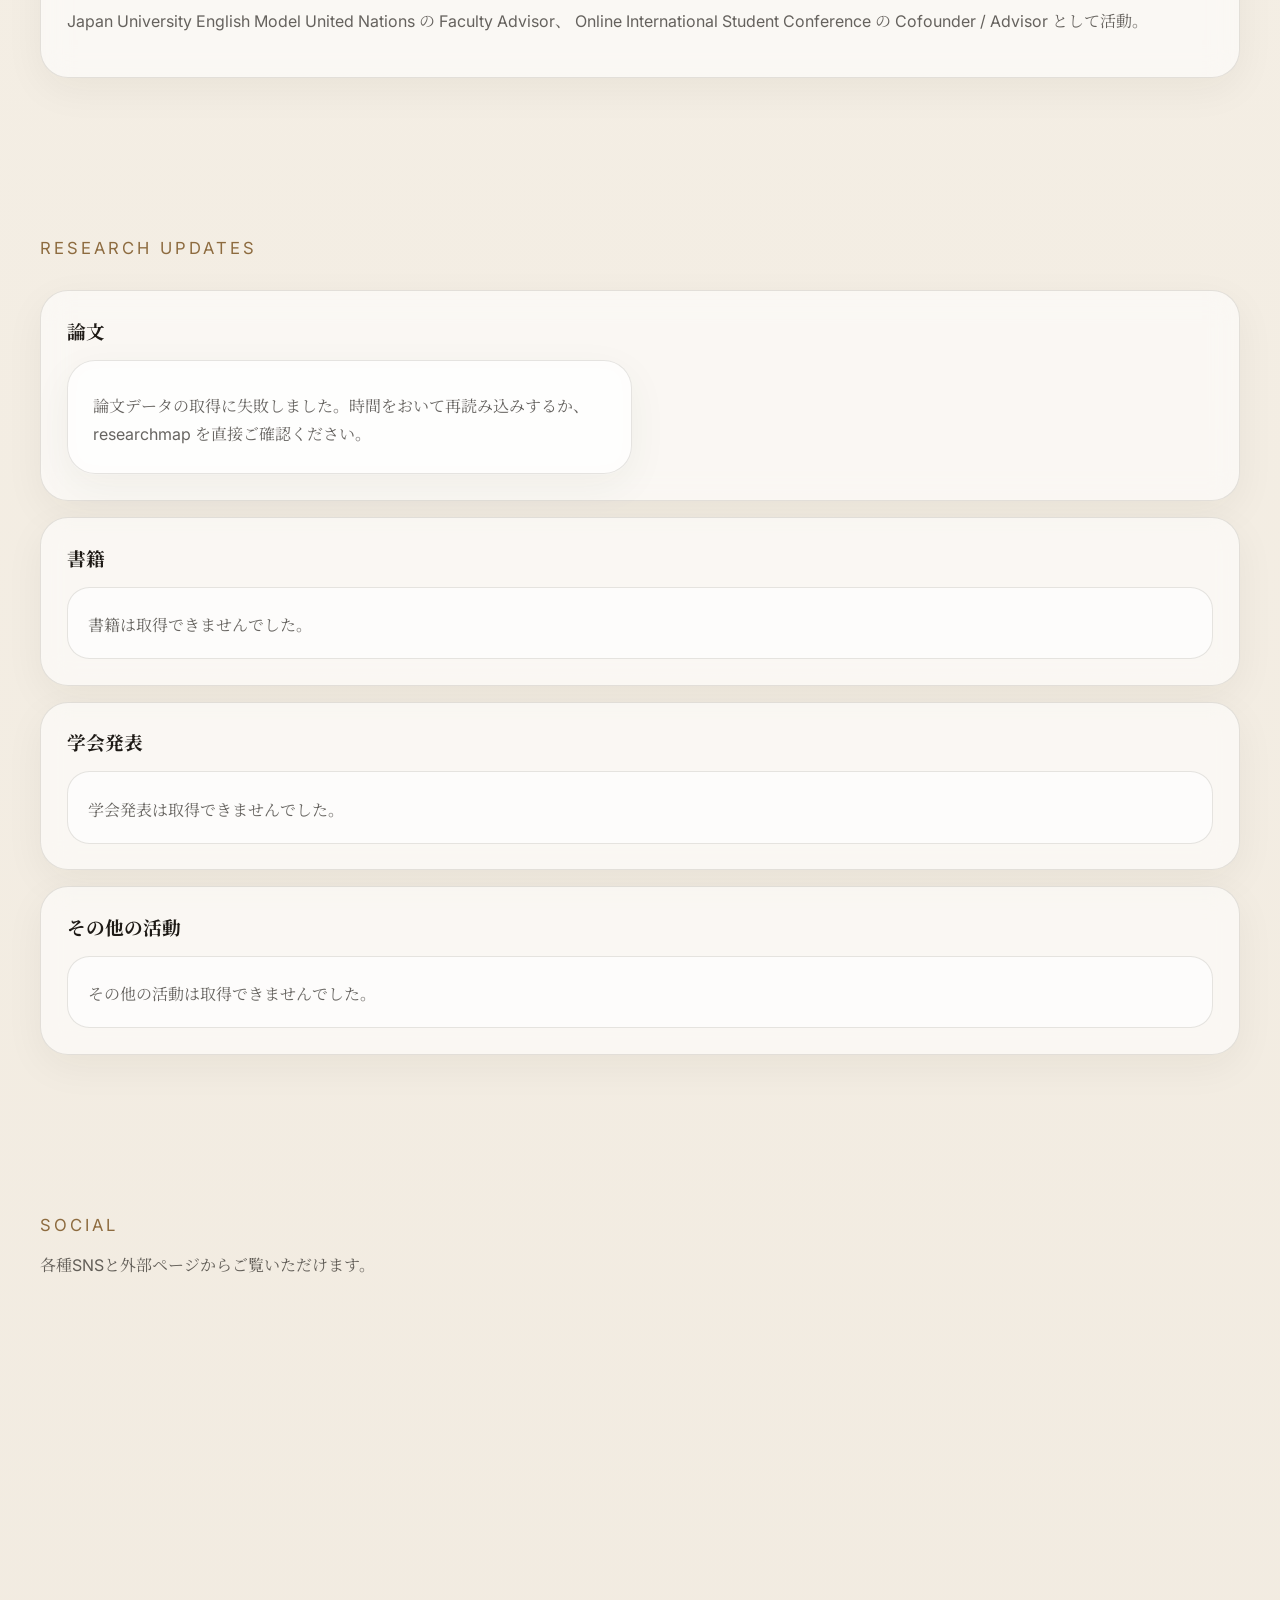
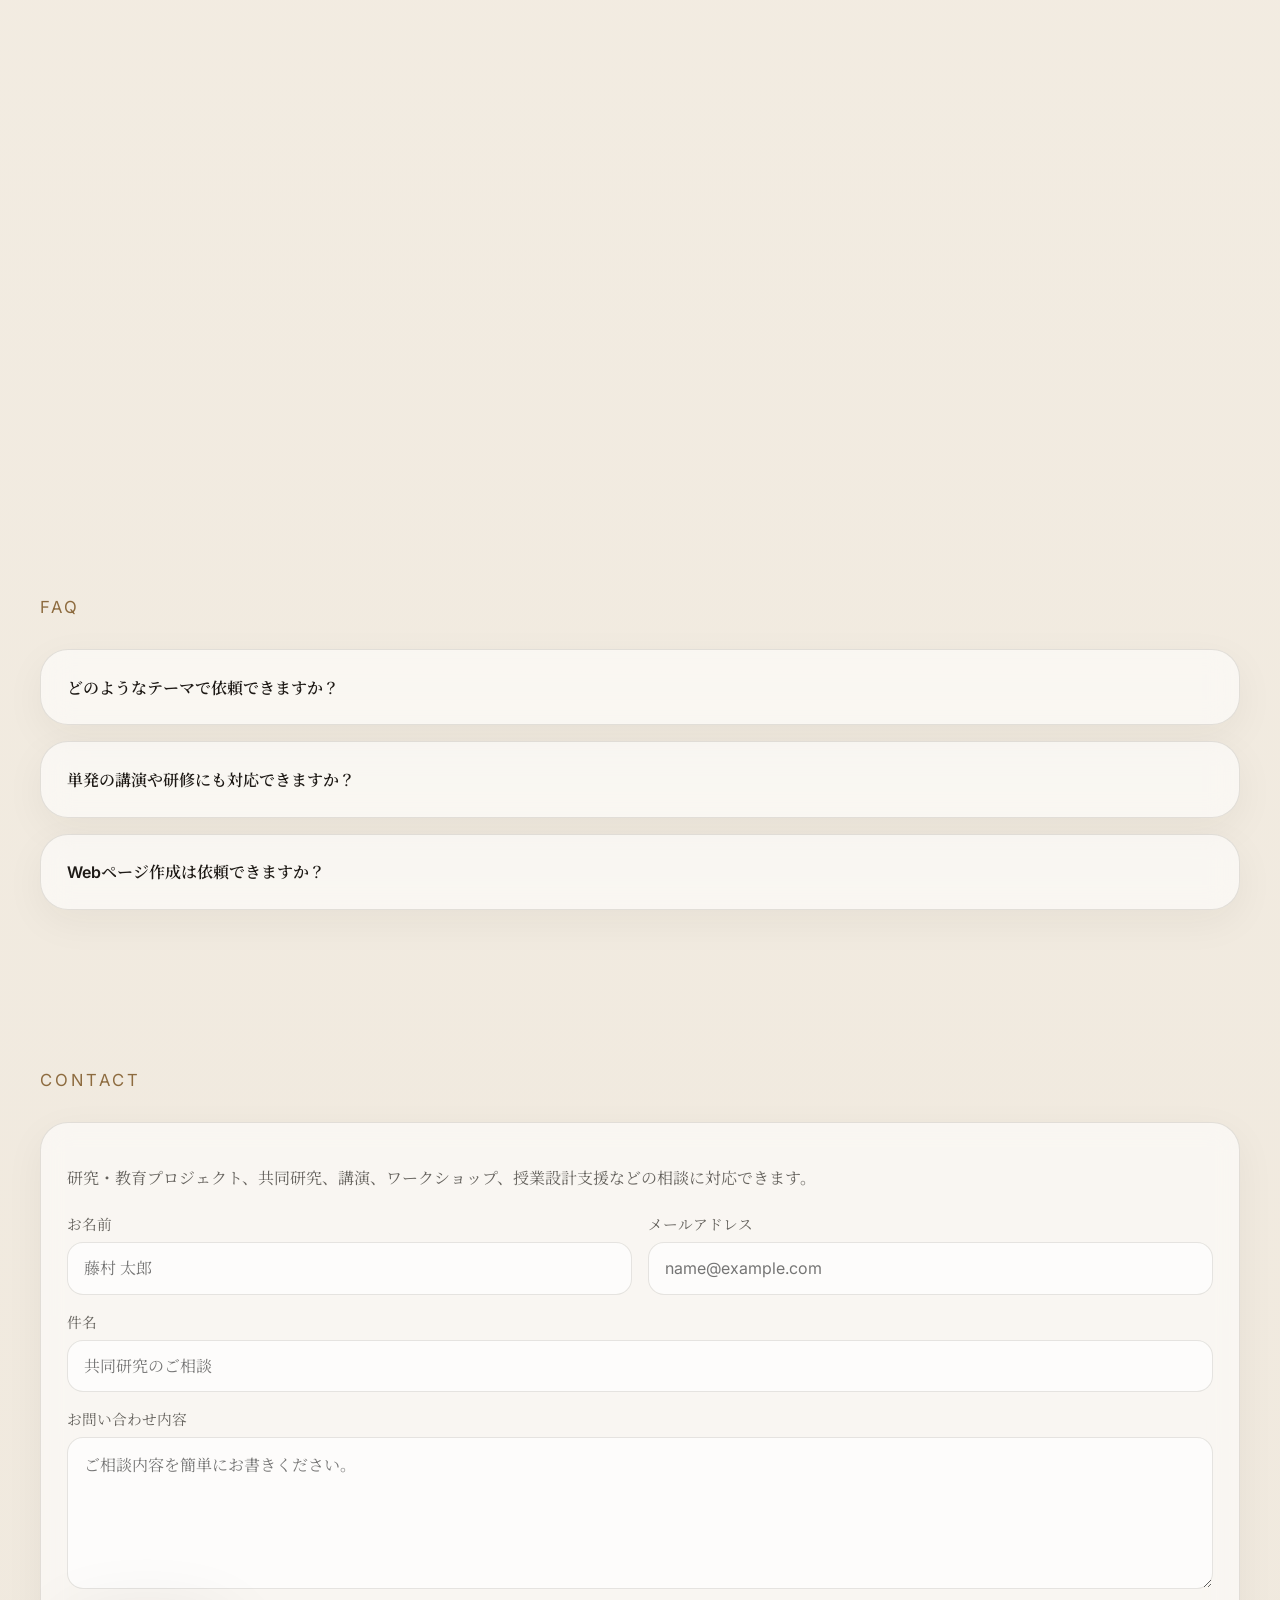
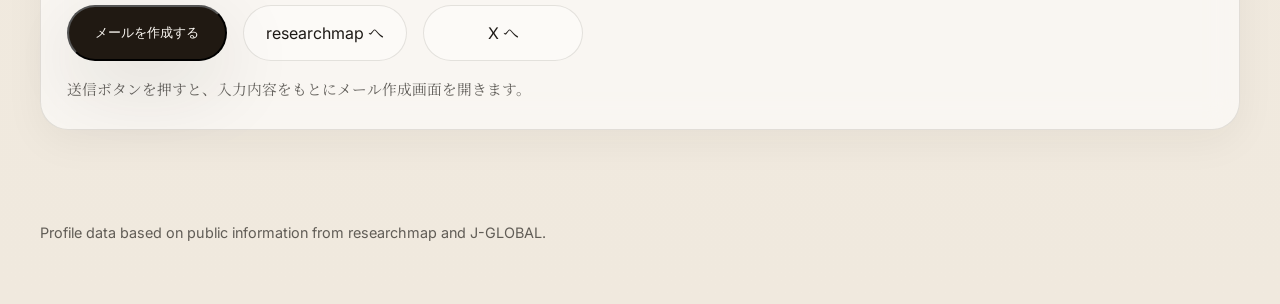
==== commit 9da633f9: "プロフィール写真を差し替え（外部URL→ローカル画像 fujimura.jpg）" ====
--- a/index.html
+++ b/index.html
@@ -58,7 +58,7 @@
           <div class="hero-visual reveal">
             <div class="portrait-frame">
               <img
-                src="https://researchmap.jp/fujimurakeiji/avatar.jpeg"
+                src="./fujimura.jpg"
                 alt="藤村敬次のプロフィール写真"
               />
             </div>
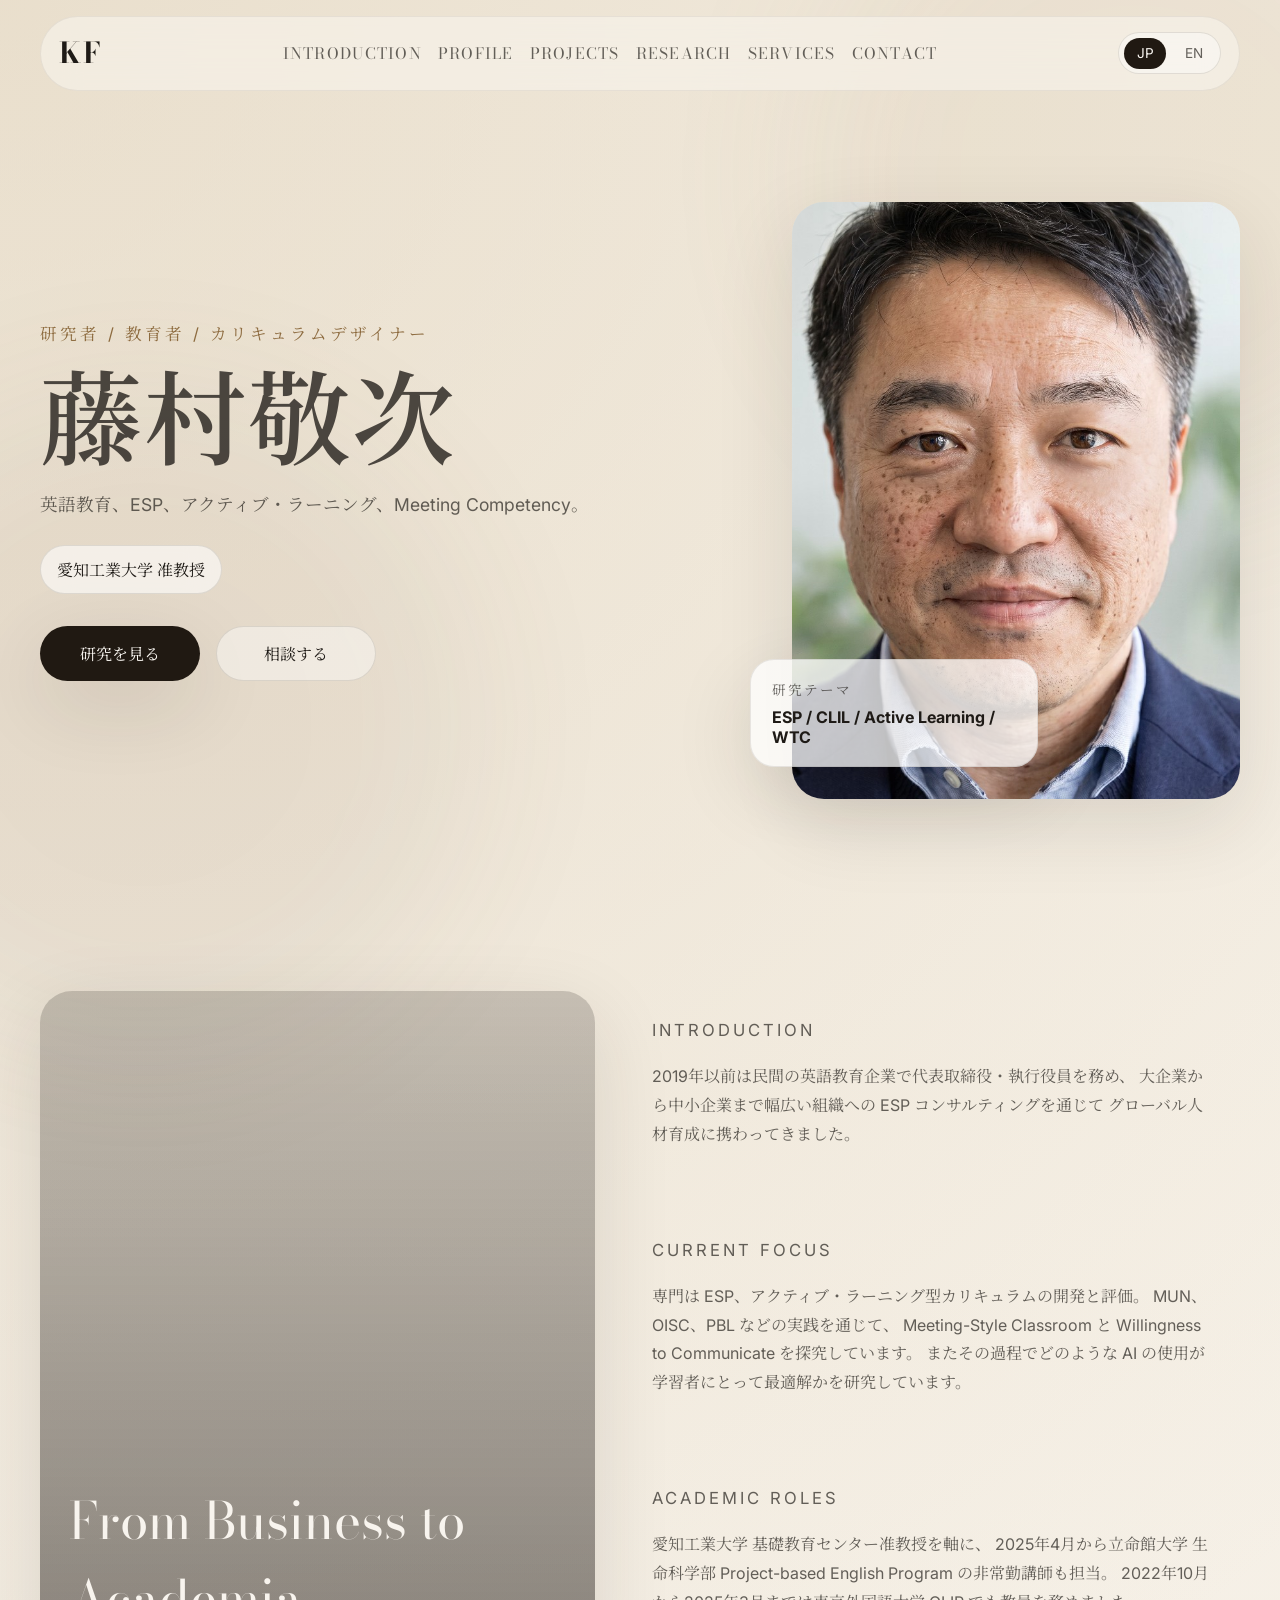
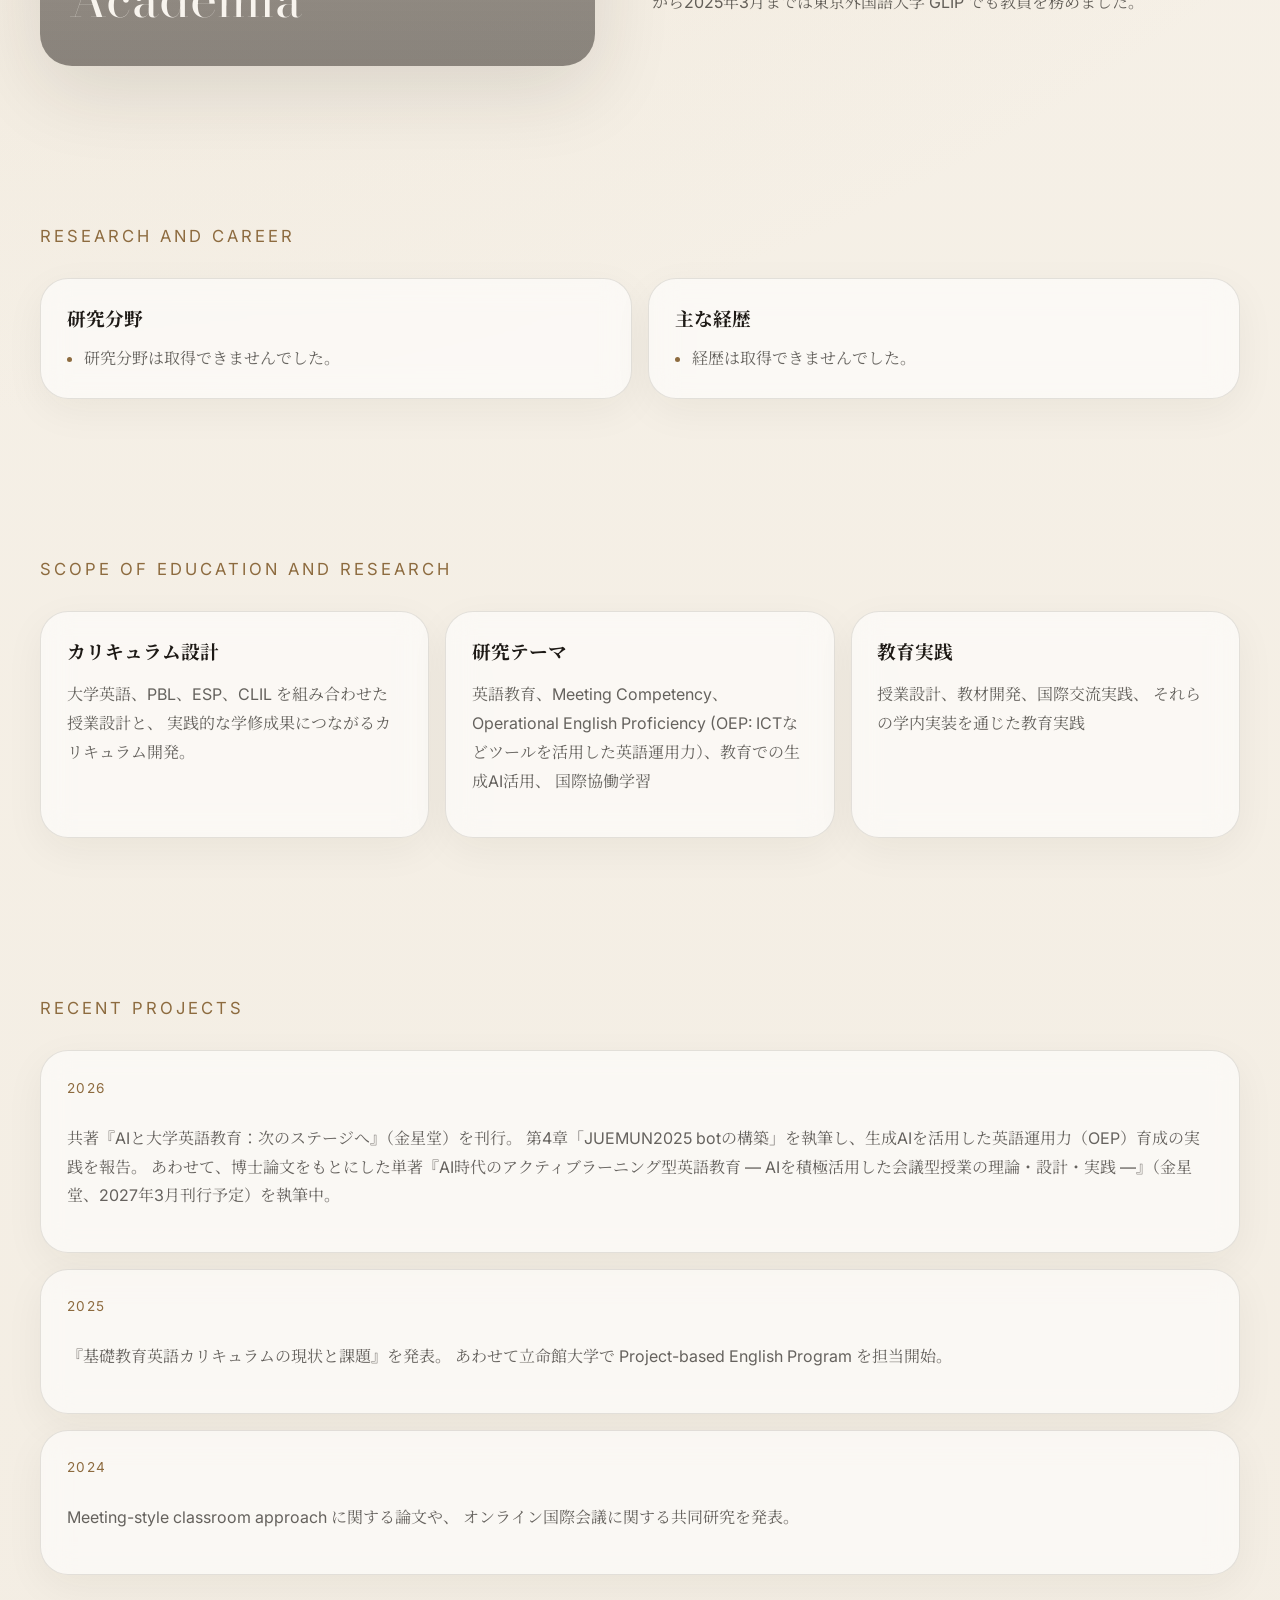
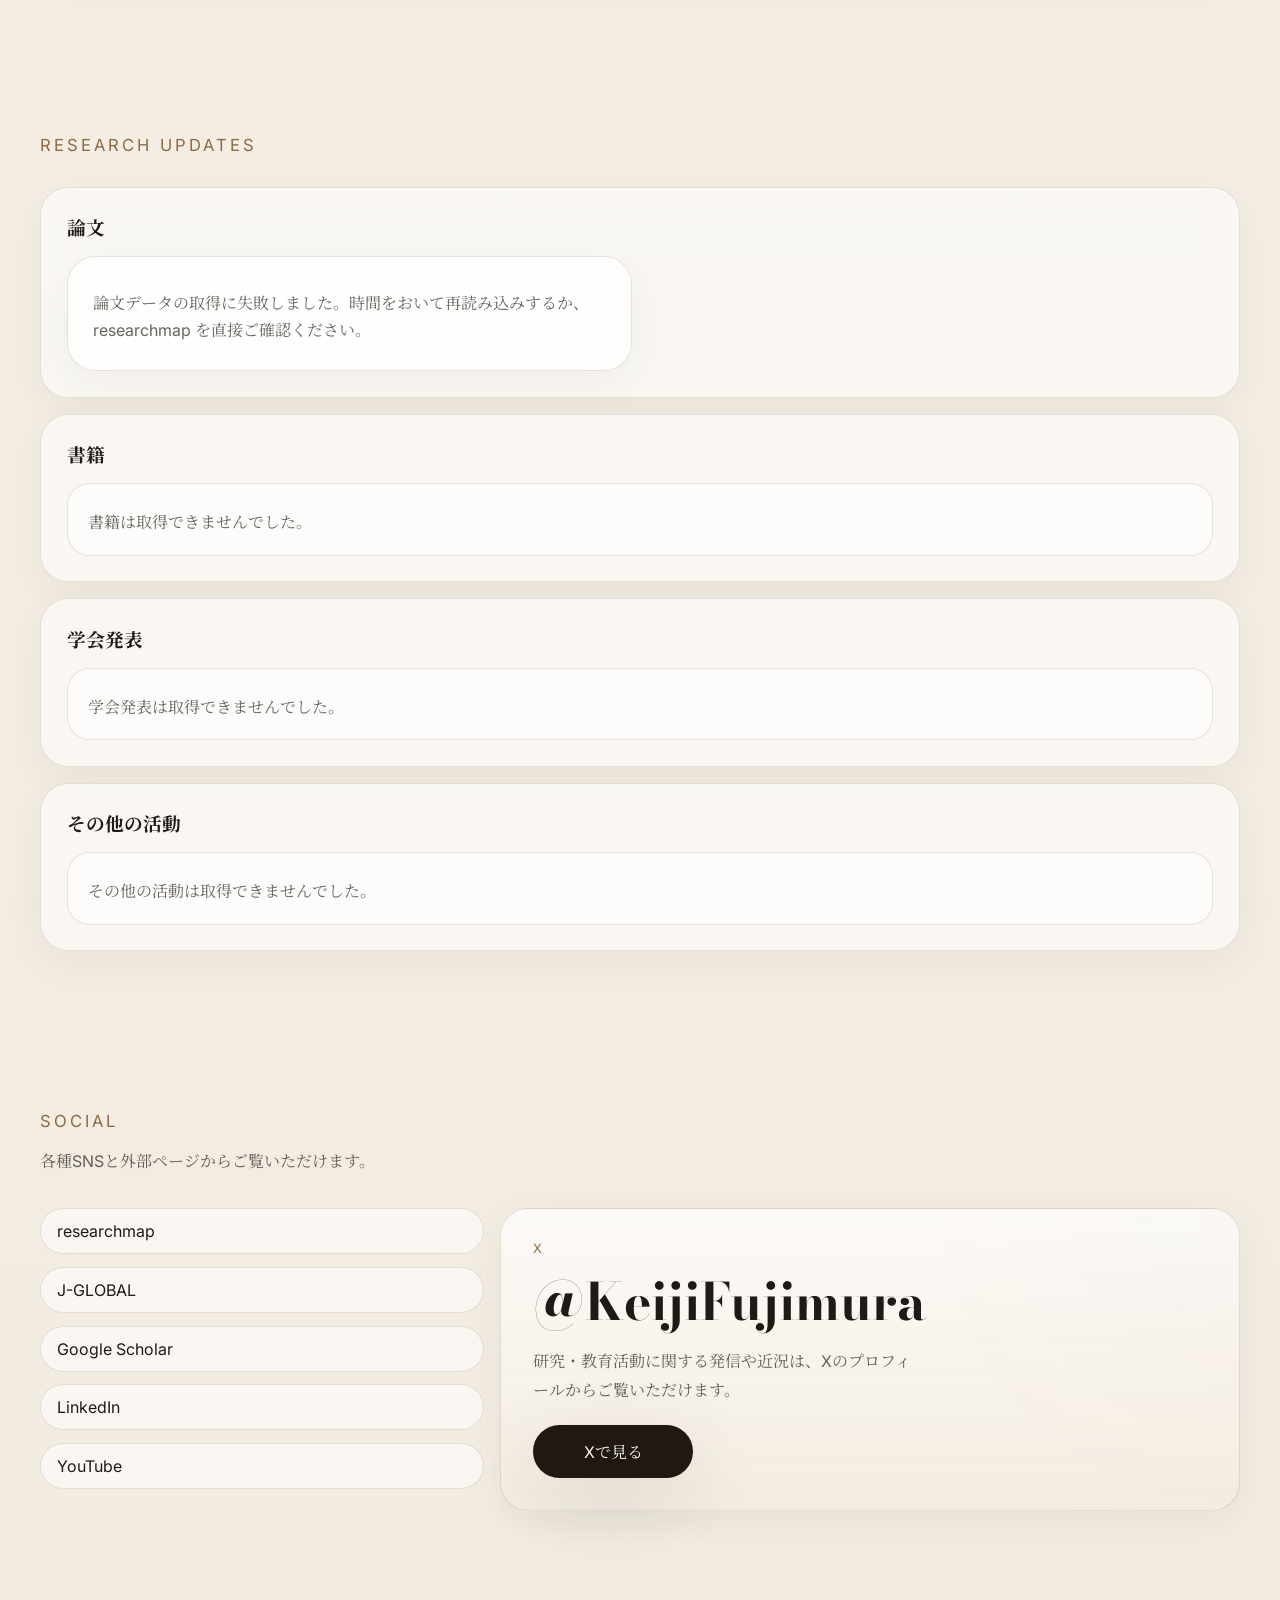
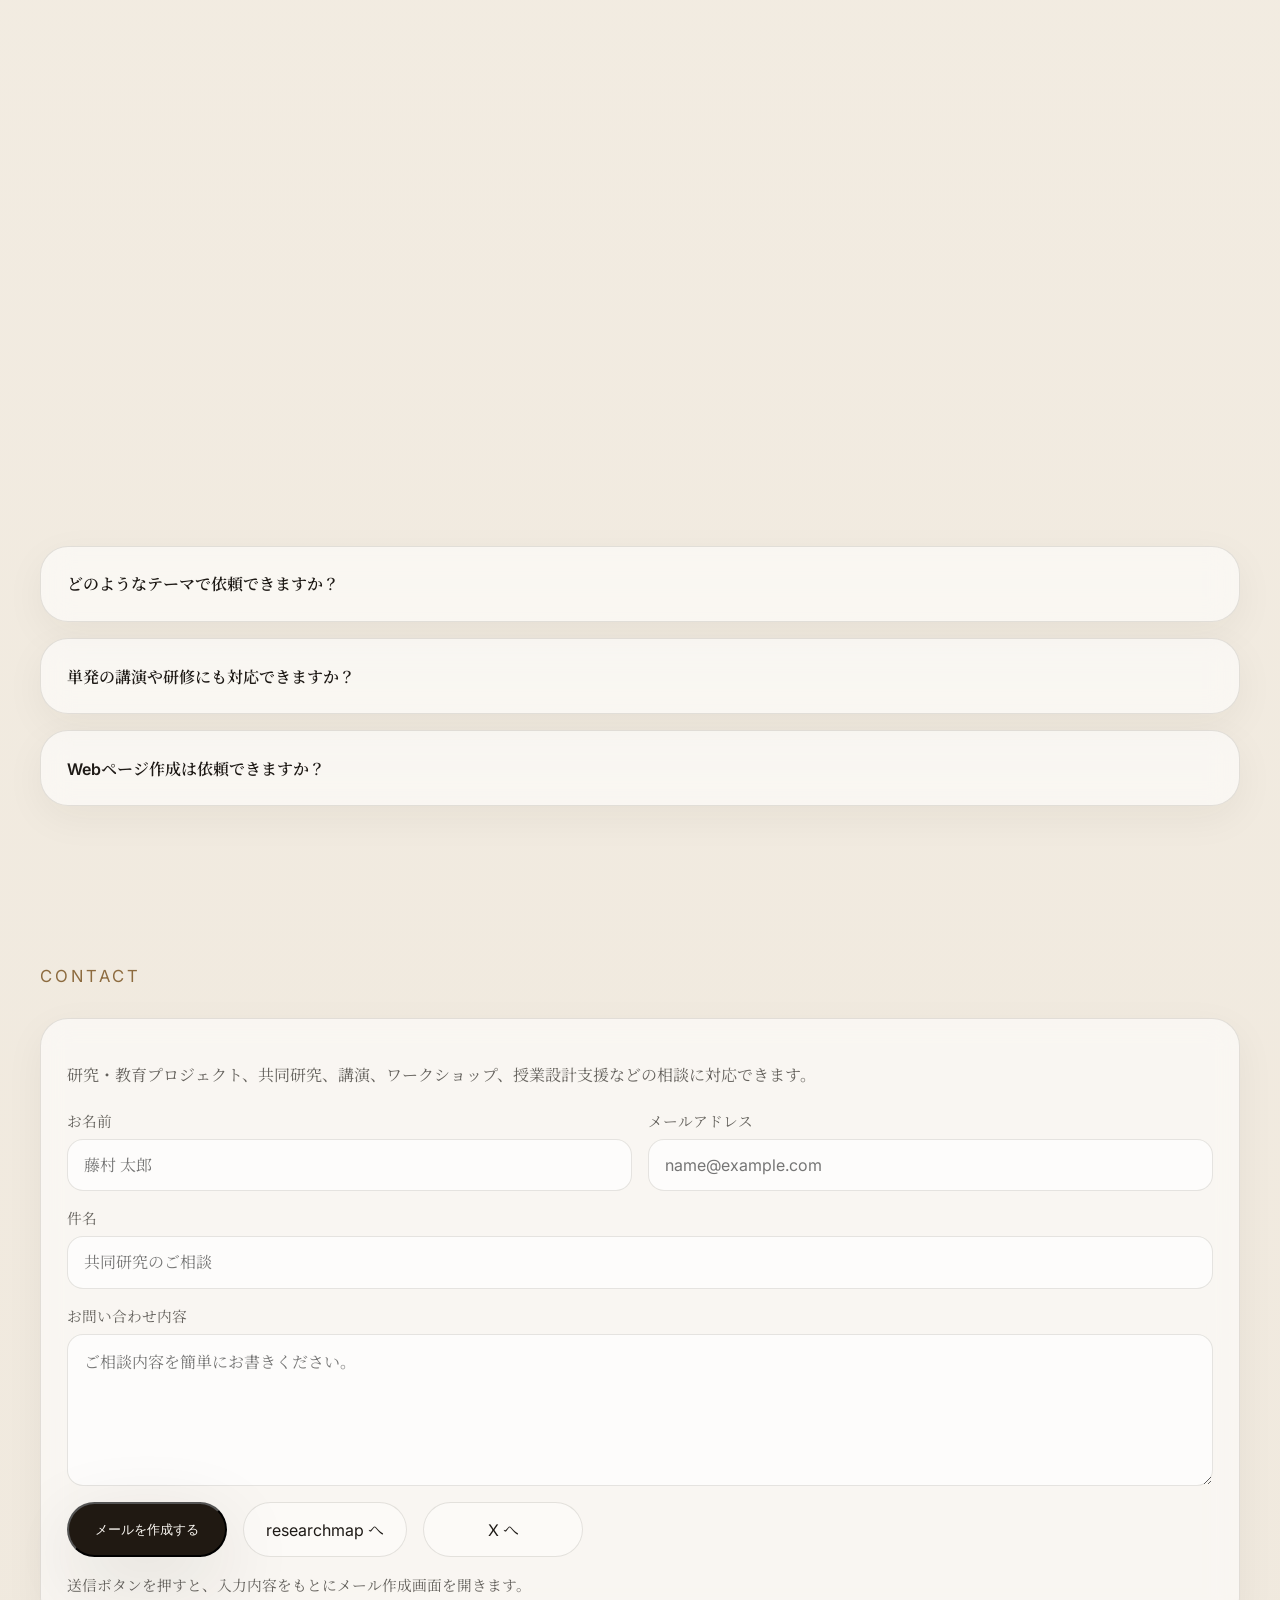
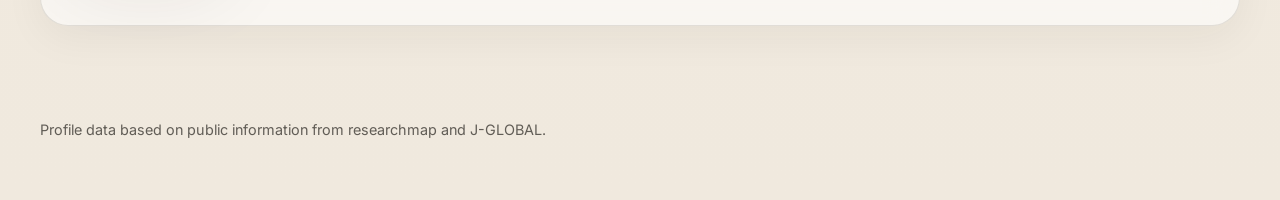
==== commit f95e4b79: "Projectsに2026枠（書籍刊行）を追加、メニューにProjects追加・見出しをRecent Projectsに変更" ====
--- a/index.html
+++ b/index.html
@@ -26,6 +26,7 @@
         <nav class="nav">
           <a href="#story">Introduction</a>
           <a href="#profile">Profile</a>
+          <a href="#projects">Projects</a>
           <a href="#research">Research</a>
           <a href="#pricing">Services</a>
           <a href="#contact">Contact</a>
@@ -160,12 +161,20 @@
           </div>
         </section>
 
-        <section class="achievements section">
-          <div class="section-heading reveal">
-            <p class="eyebrow">Projects</p>
+        <section id="projects" class="achievements section">
+          <div class="section-heading reveal">
+            <p class="eyebrow">Recent Projects</p>
           </div>
           <div class="timeline">
             <div class="timeline-item reveal">
+              <span class="timeline-year">2026</span>
+              <p>
+                共著『AIと大学英語教育：次のステージへ』（<a href="https://www.kinsei-do.co.jp/books/1249/" target="_blank" rel="noreferrer">金星堂</a>）を刊行。
+                第4章「JUEMUN2025 botの構築」を執筆し、生成AIを活用した英語運用力（OEP）育成の実践を報告。
+                あわせて、博士論文をもとにした単著『AI時代のアクティブラーニング型英語教育 ― AIを積極活用した会議型授業の理論・設計・実践 ―』（金星堂、2027年3月刊行予定）を執筆中。
+              </p>
+            </div>
+            <div class="timeline-item reveal">
               <span class="timeline-year">2025</span>
               <p>
                 『基礎教育英語カリキュラムの現状と課題』を発表。
@@ -177,20 +186,6 @@
               <p>
                 Meeting-style classroom approach に関する論文や、
                 オンライン国際会議に関する共同研究を発表。
-              </p>
-            </div>
-            <div class="timeline-item reveal">
-              <span class="timeline-year">2023</span>
-              <p>
-                MUN training におけるアクティブ・ラーニング研究を発表。
-                PBL と英語ポスター発表の実践も継続。
-              </p>
-            </div>
-            <div class="timeline-item reveal">
-              <span class="timeline-year">2019-</span>
-              <p>
-                Japan University English Model United Nations の Faculty Advisor、
-                Online International Student Conference の Cofounder / Advisor として活動。
               </p>
             </div>
           </div>
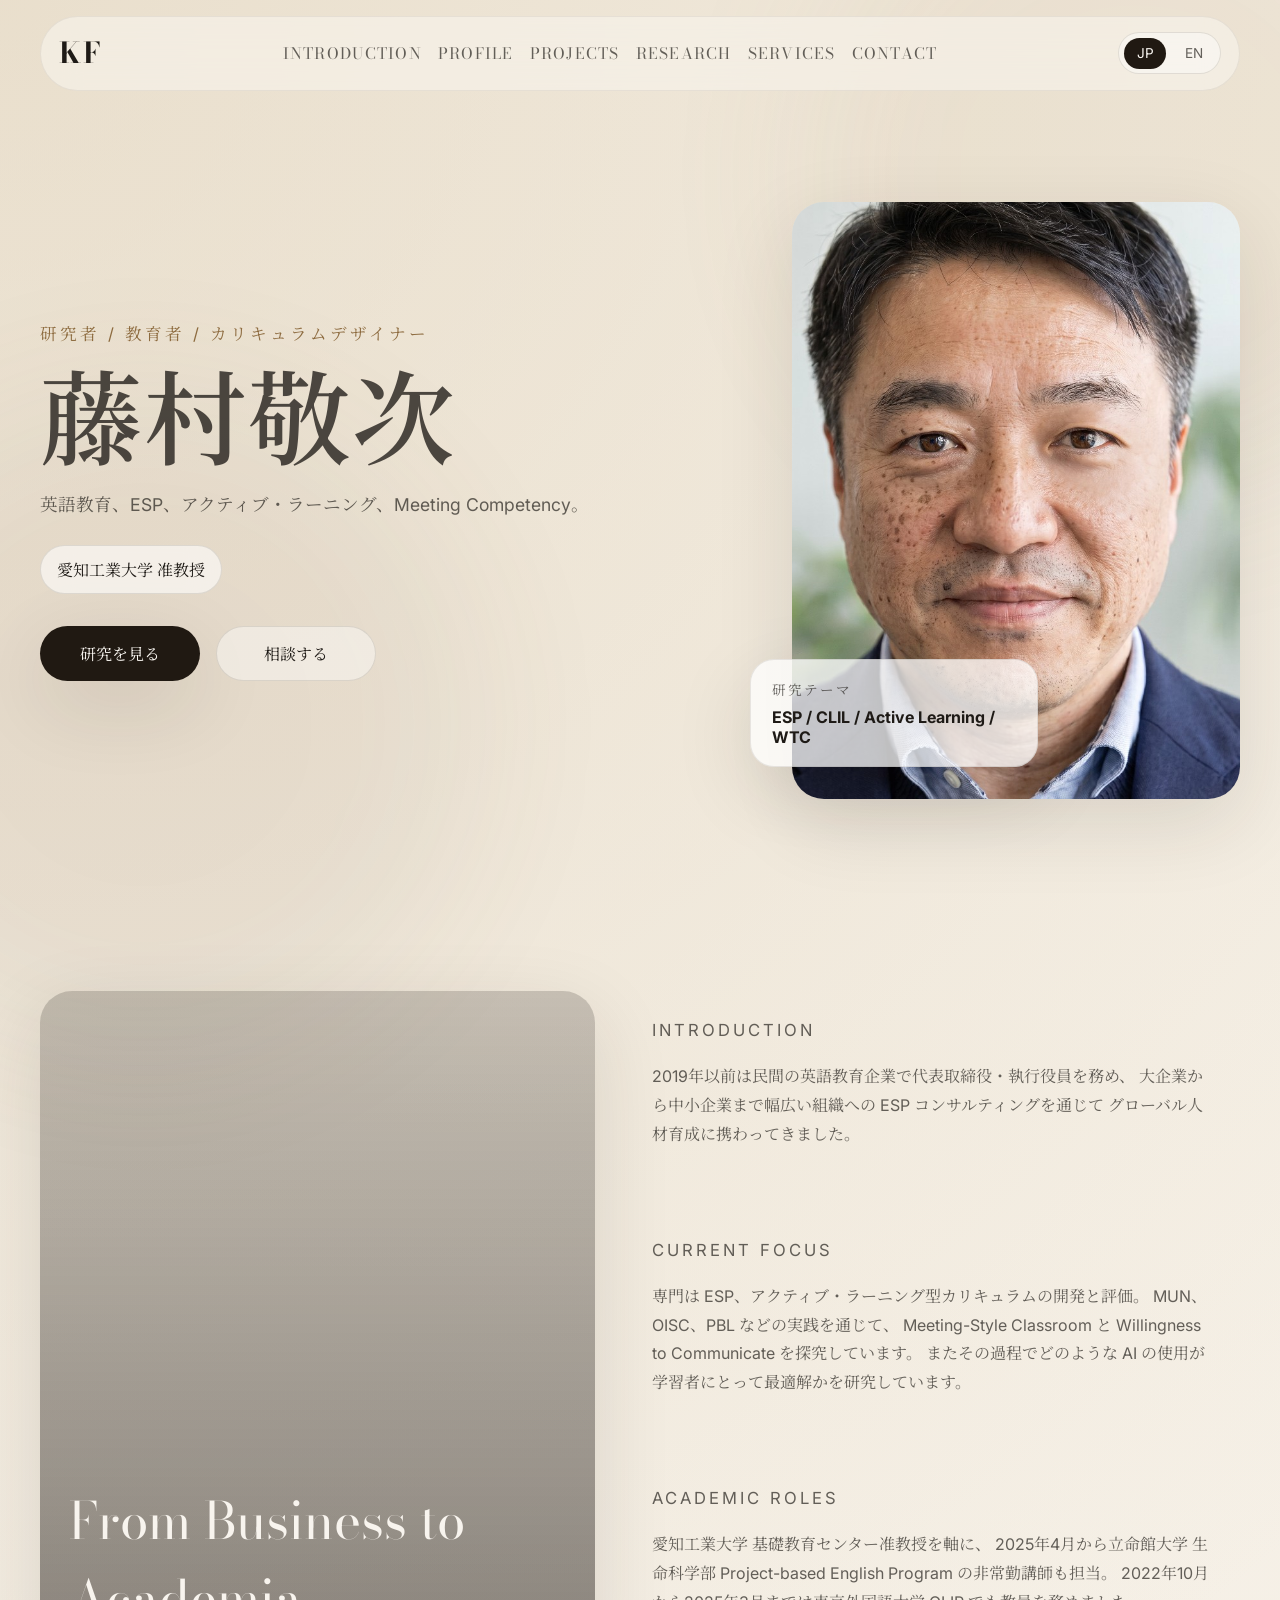
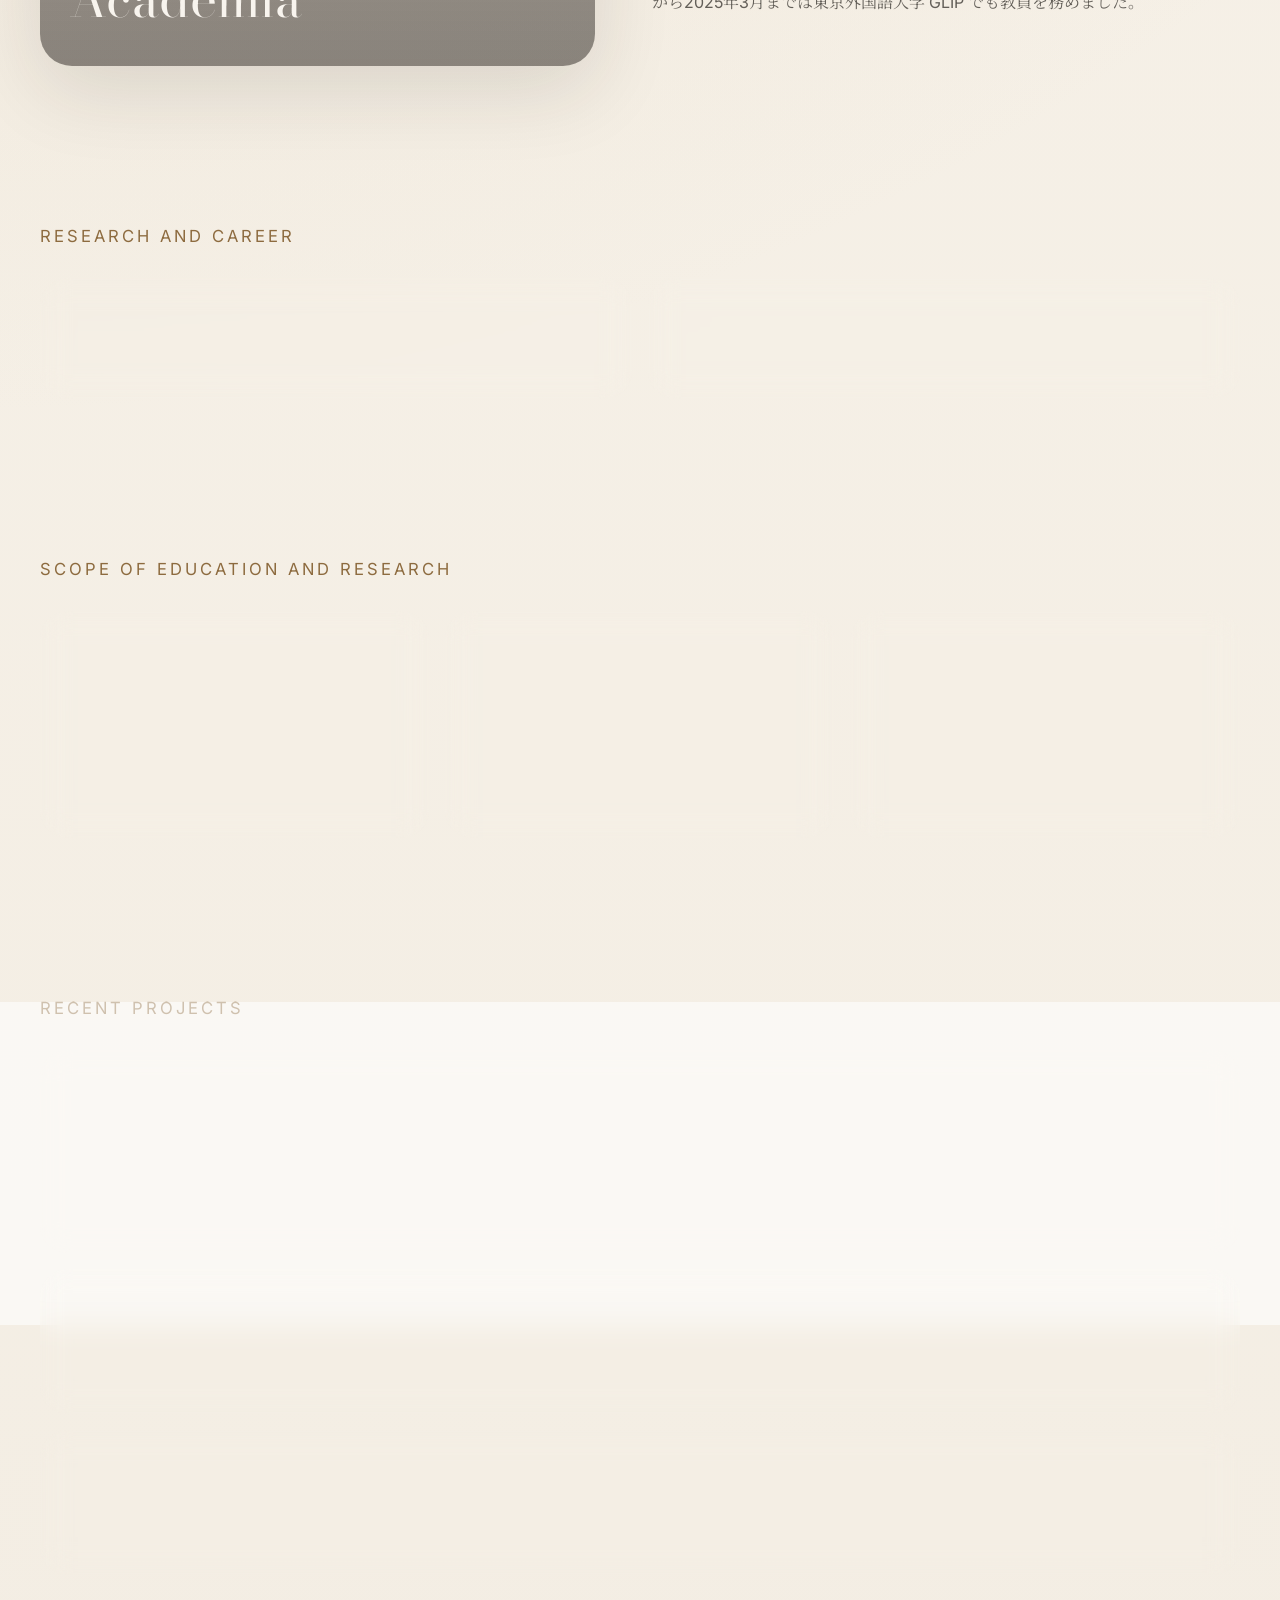
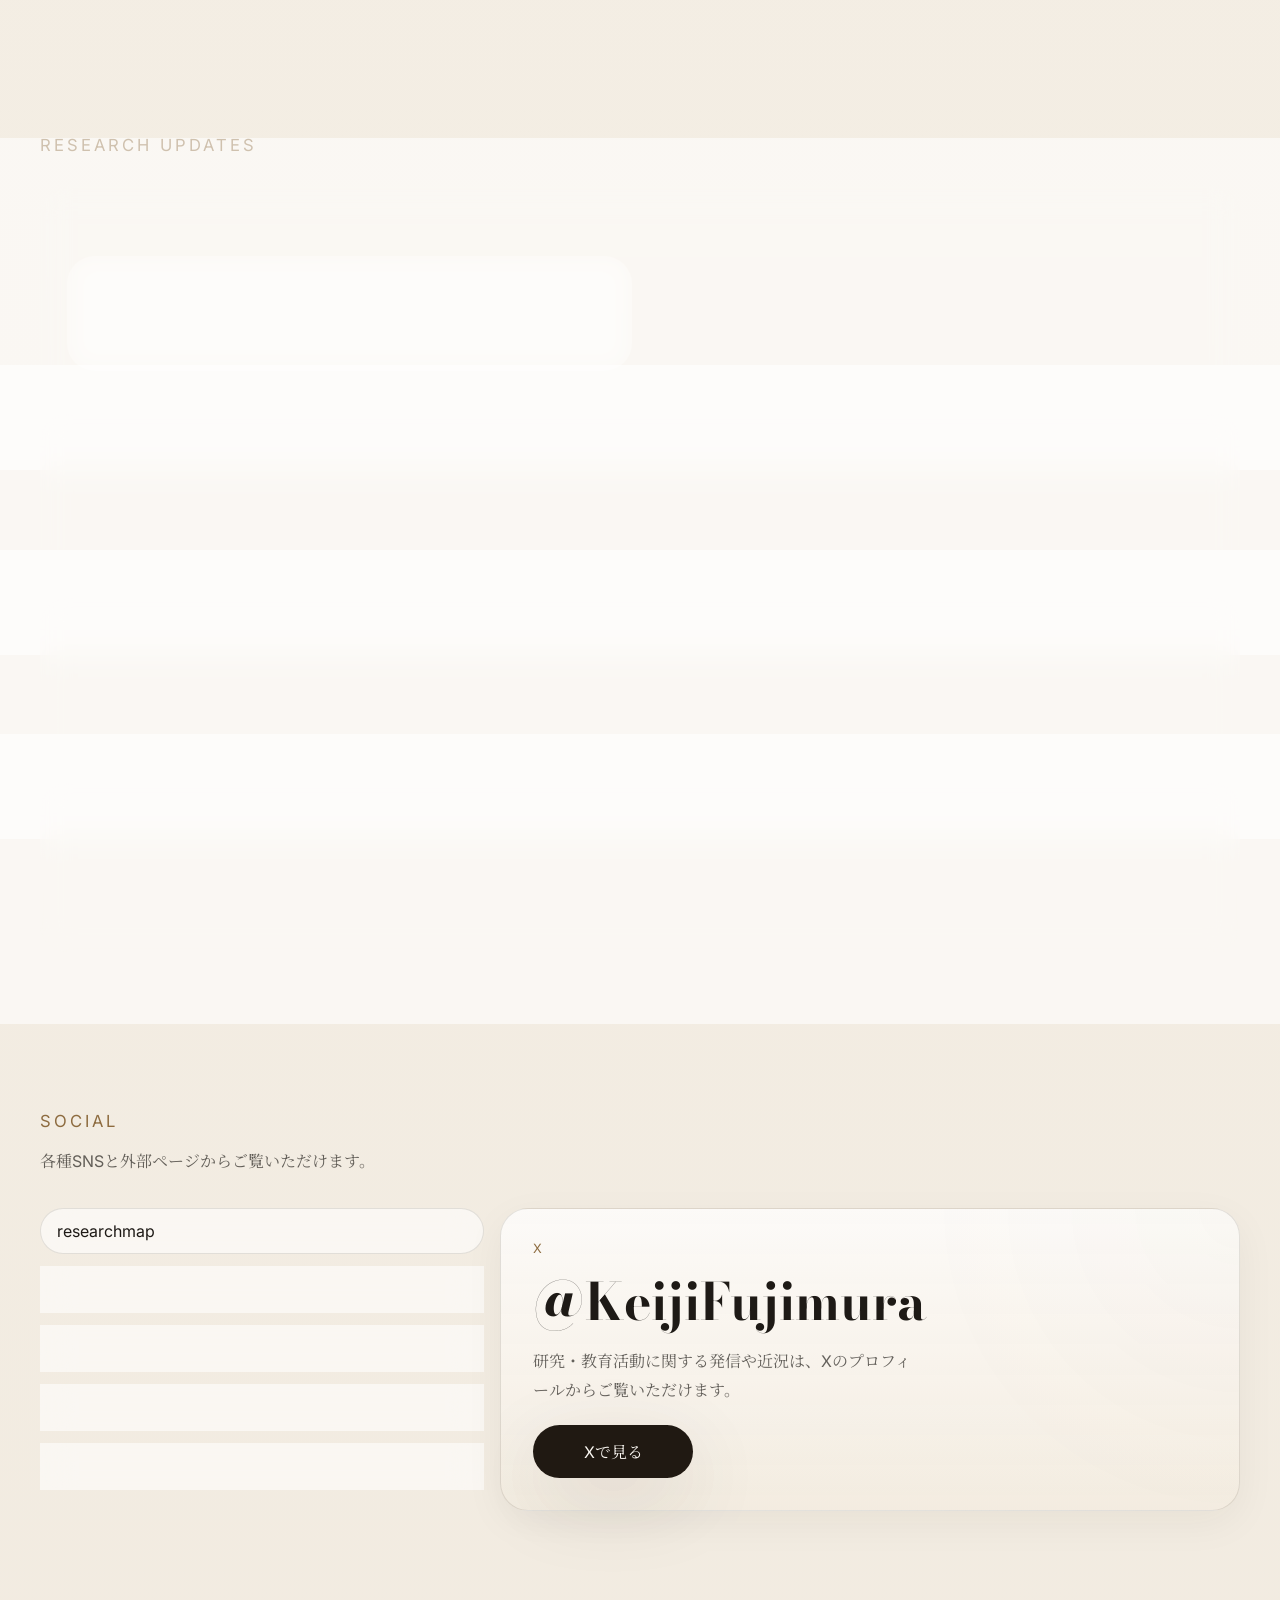
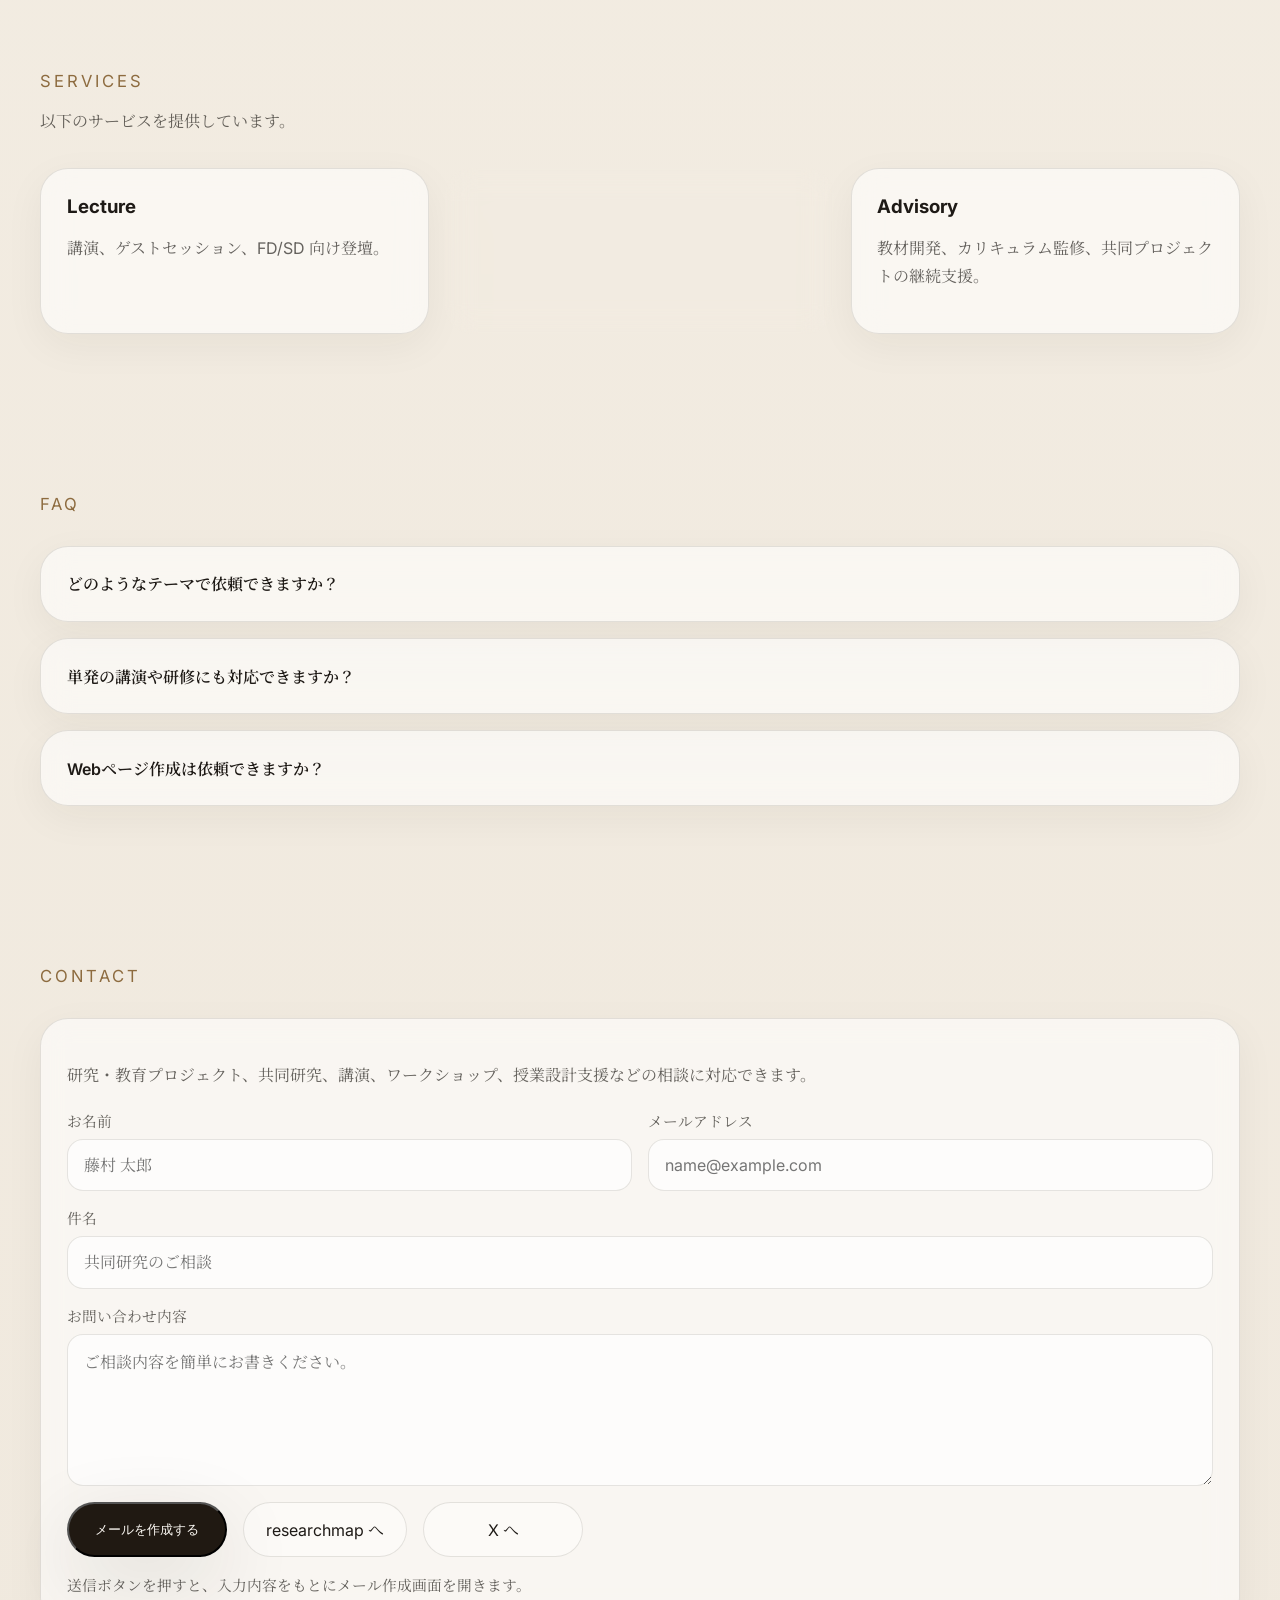
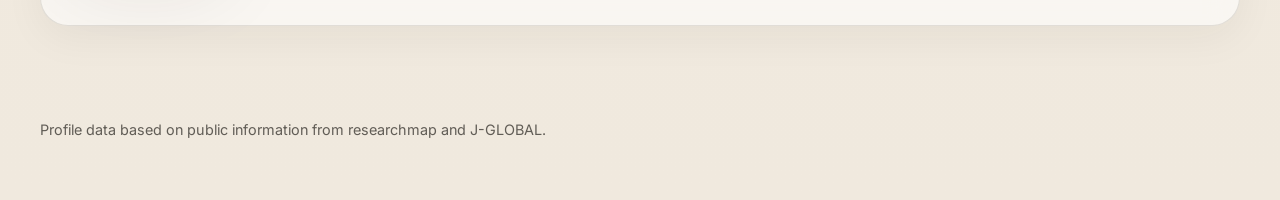
==== commit d94b5e08: "Pages再デプロイtrigger（ソース再設定後の再公開）" ====
--- a/index.html
+++ b/index.html
@@ -1,4 +1,5 @@
 <!DOCTYPE html>
+<!-- deploy: 2026-07-03 recent-projects update -->
 <html lang="ja">
   <head>
     <meta charset="UTF-8" />
